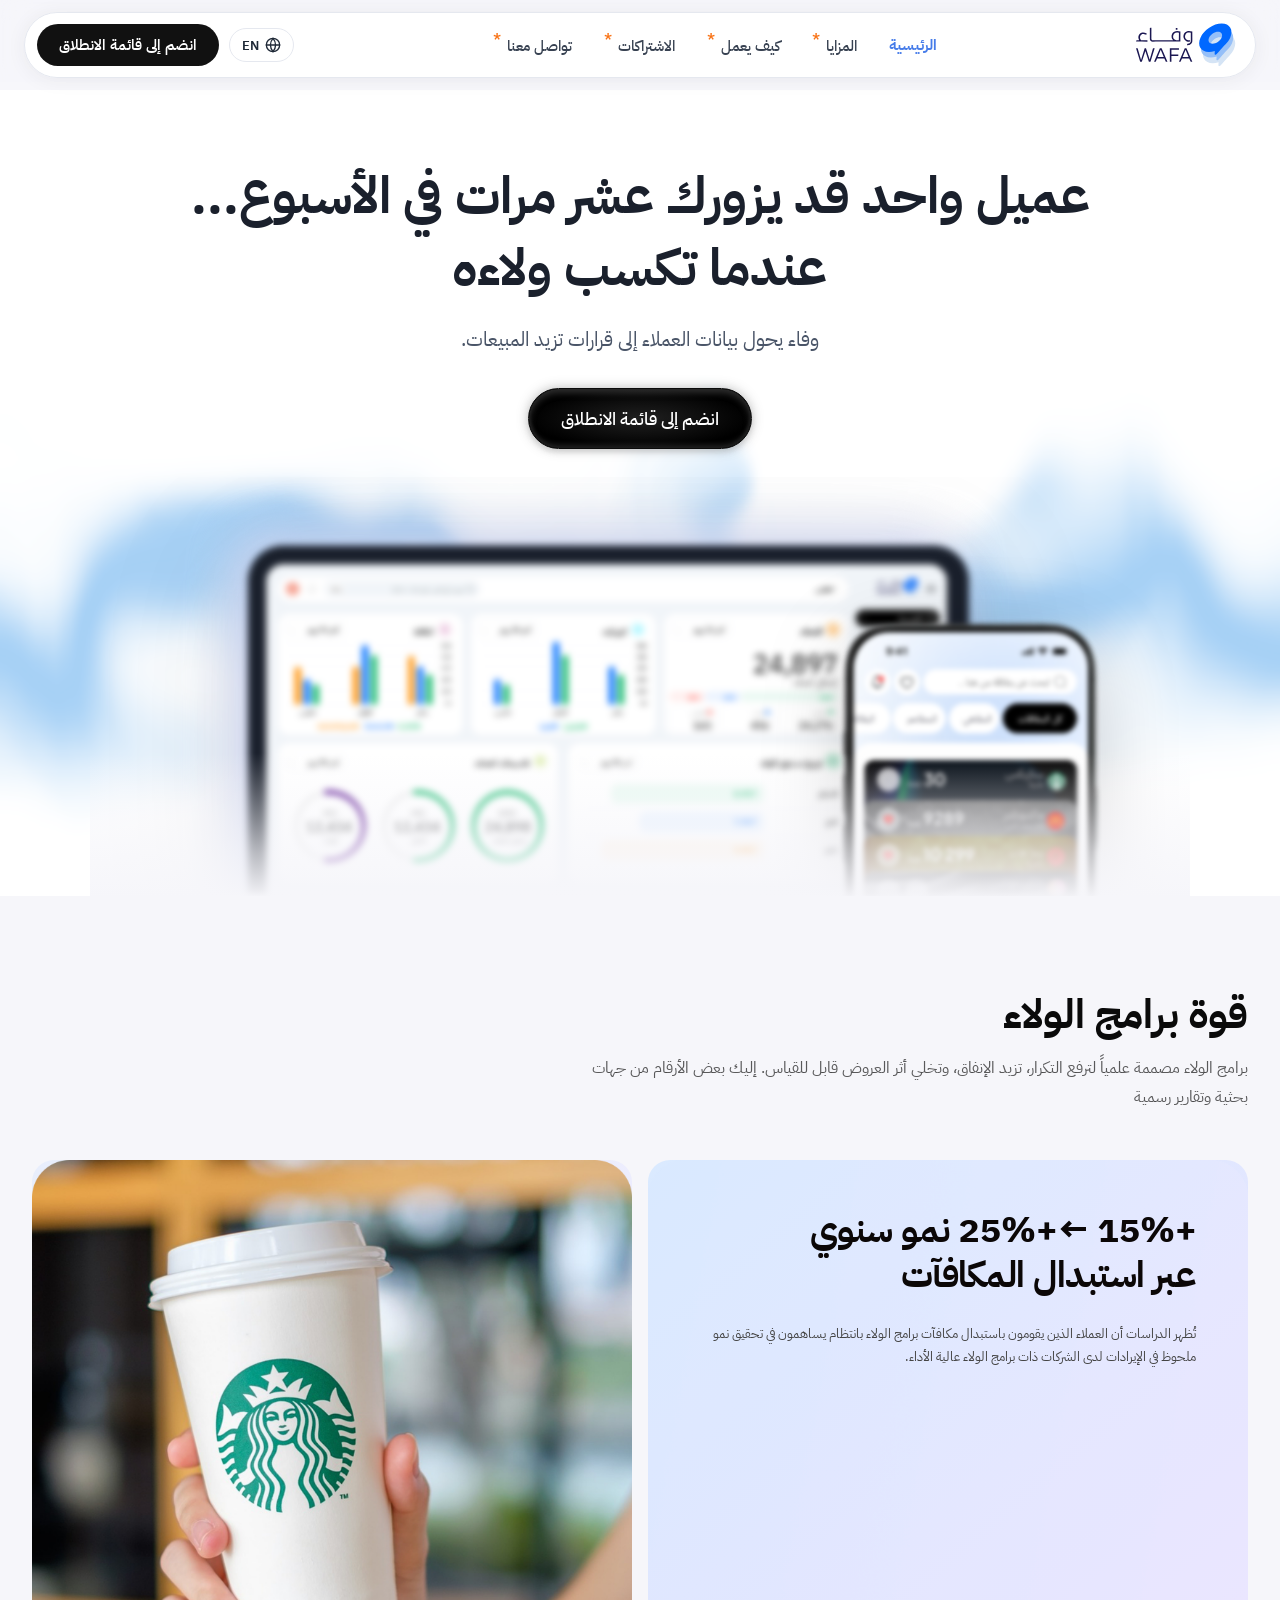
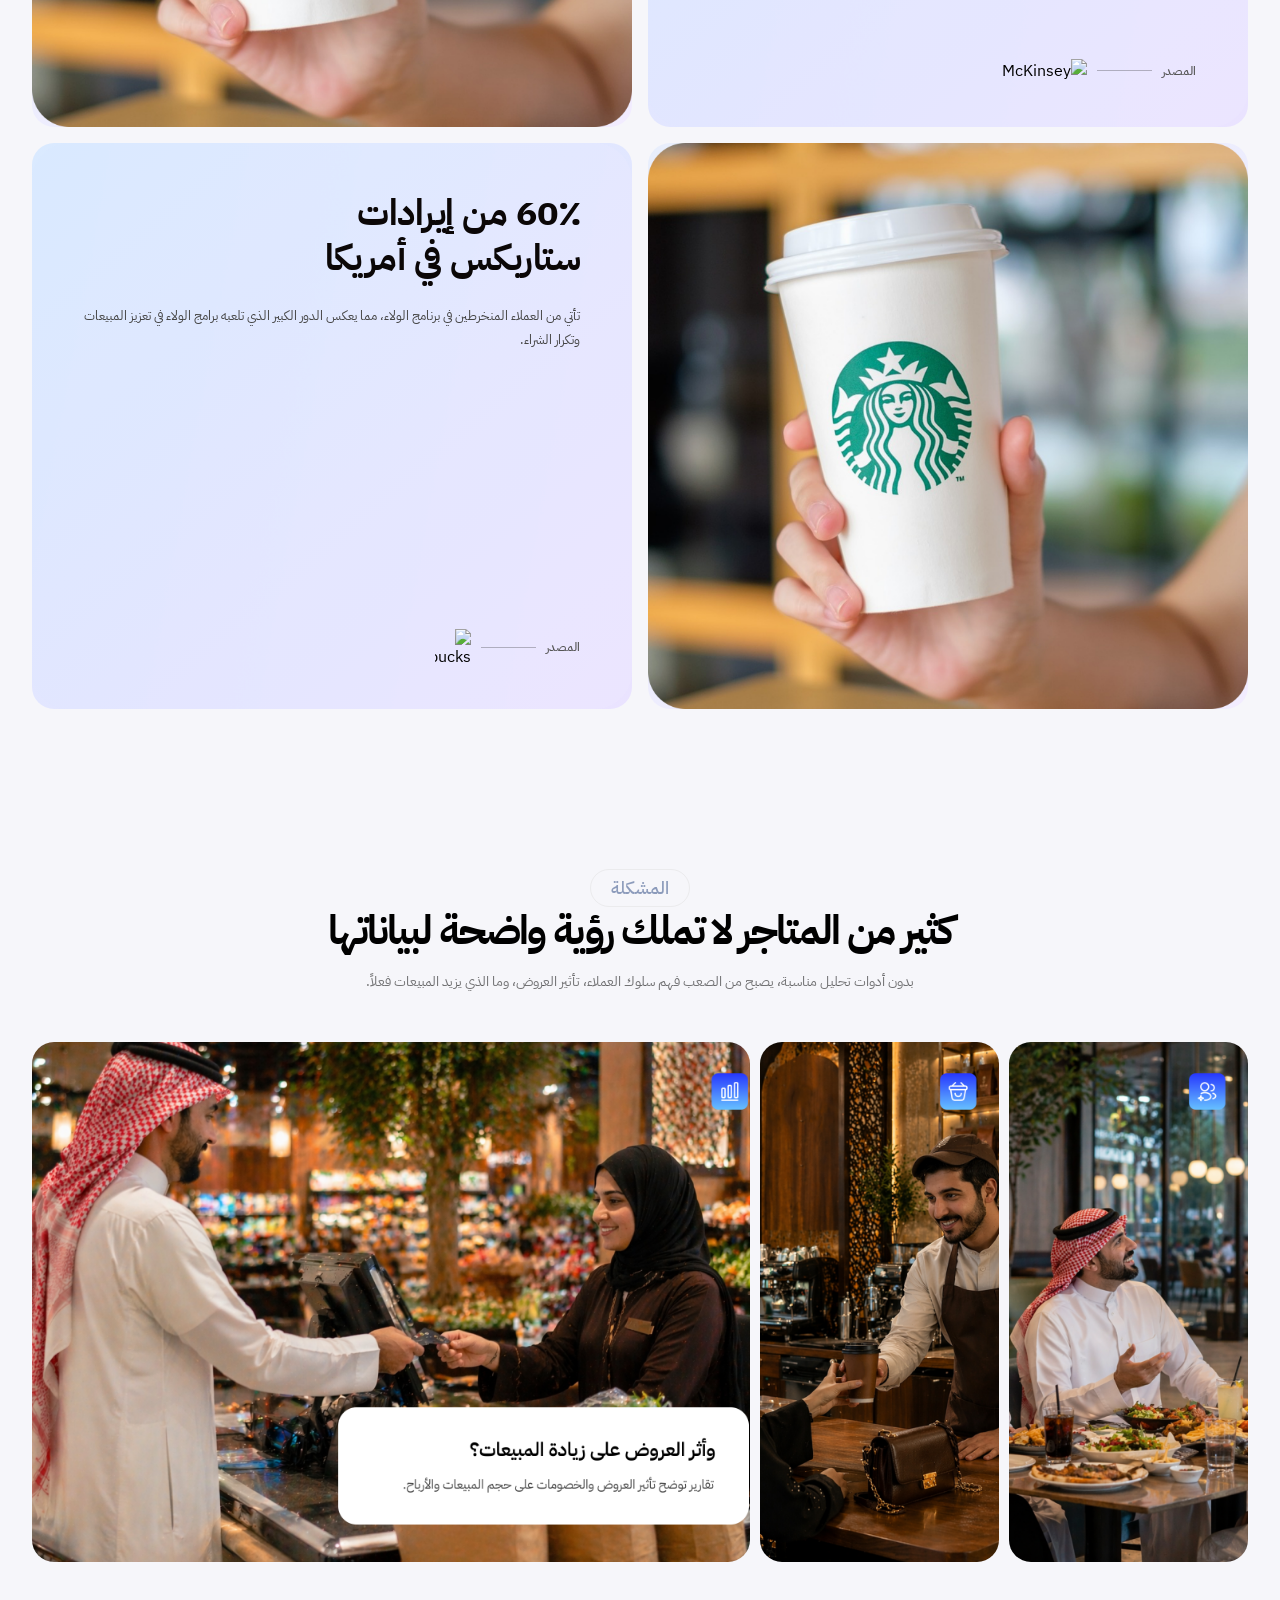
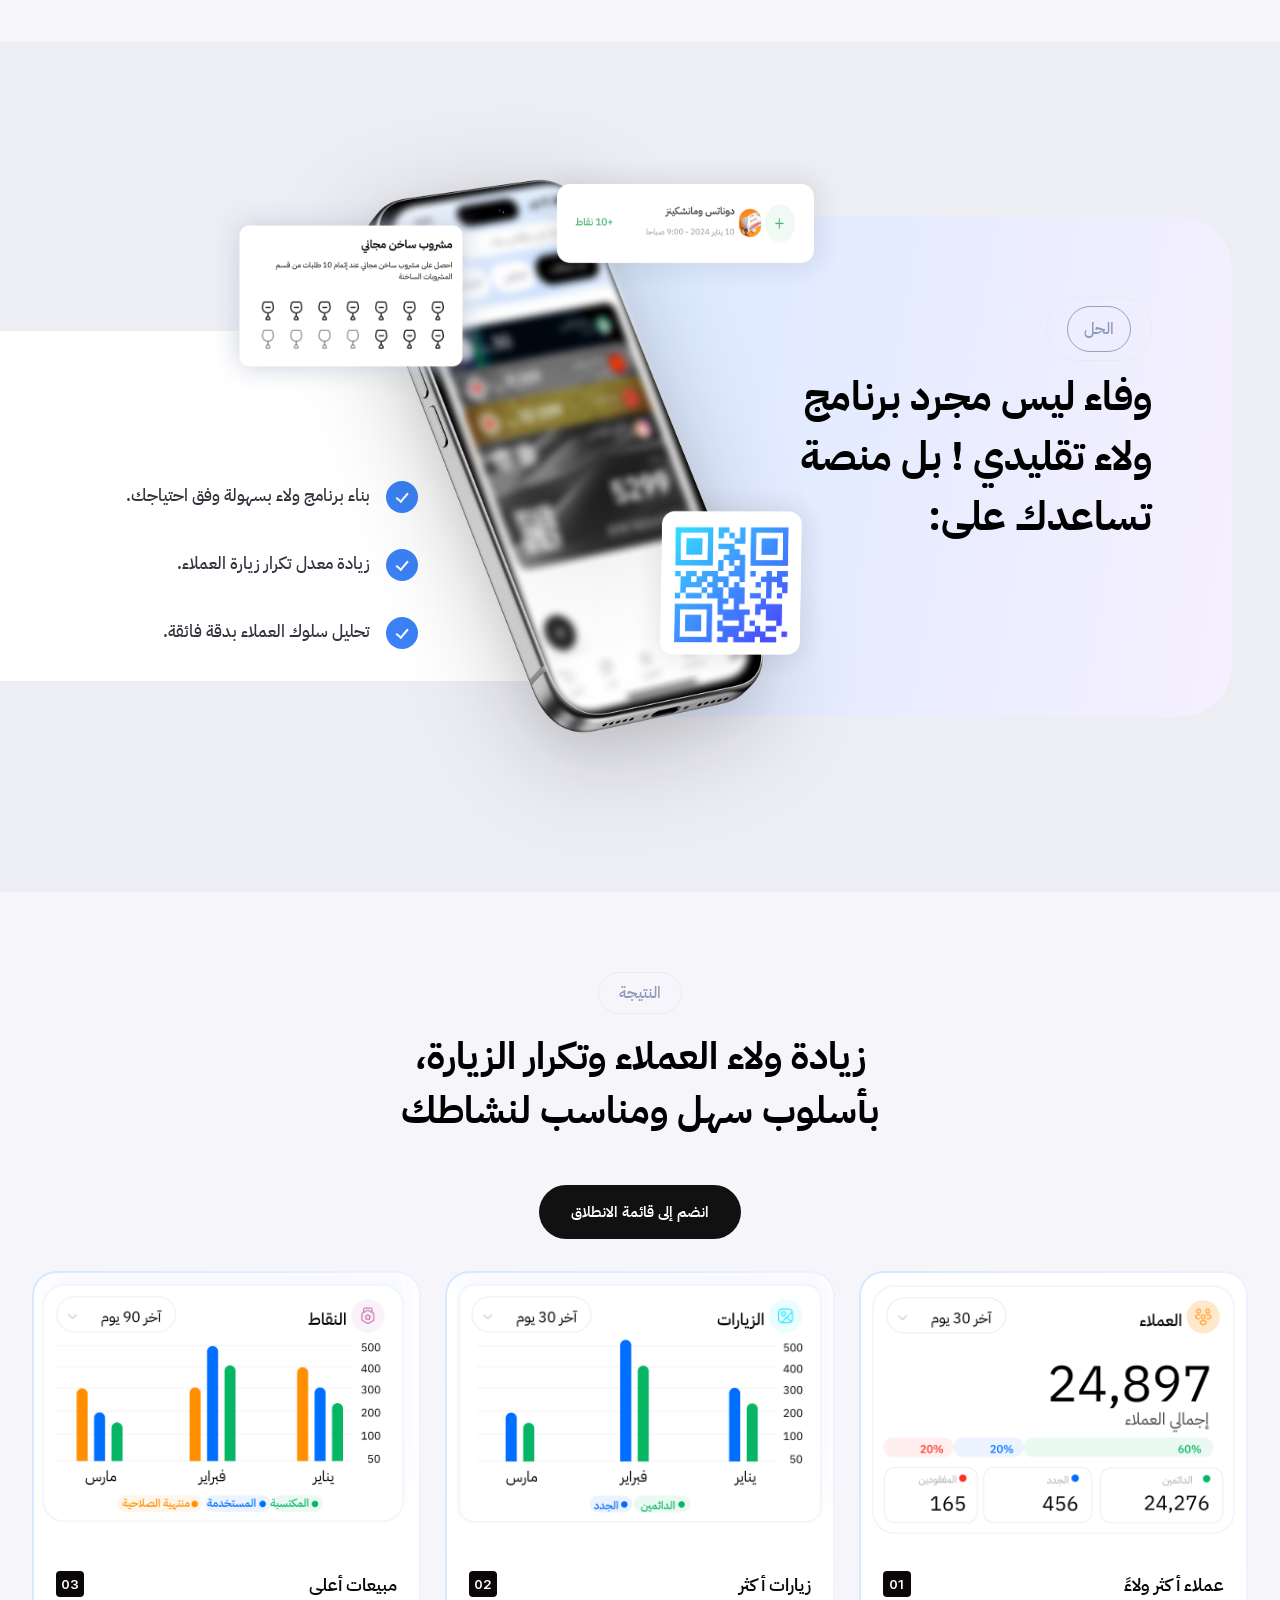
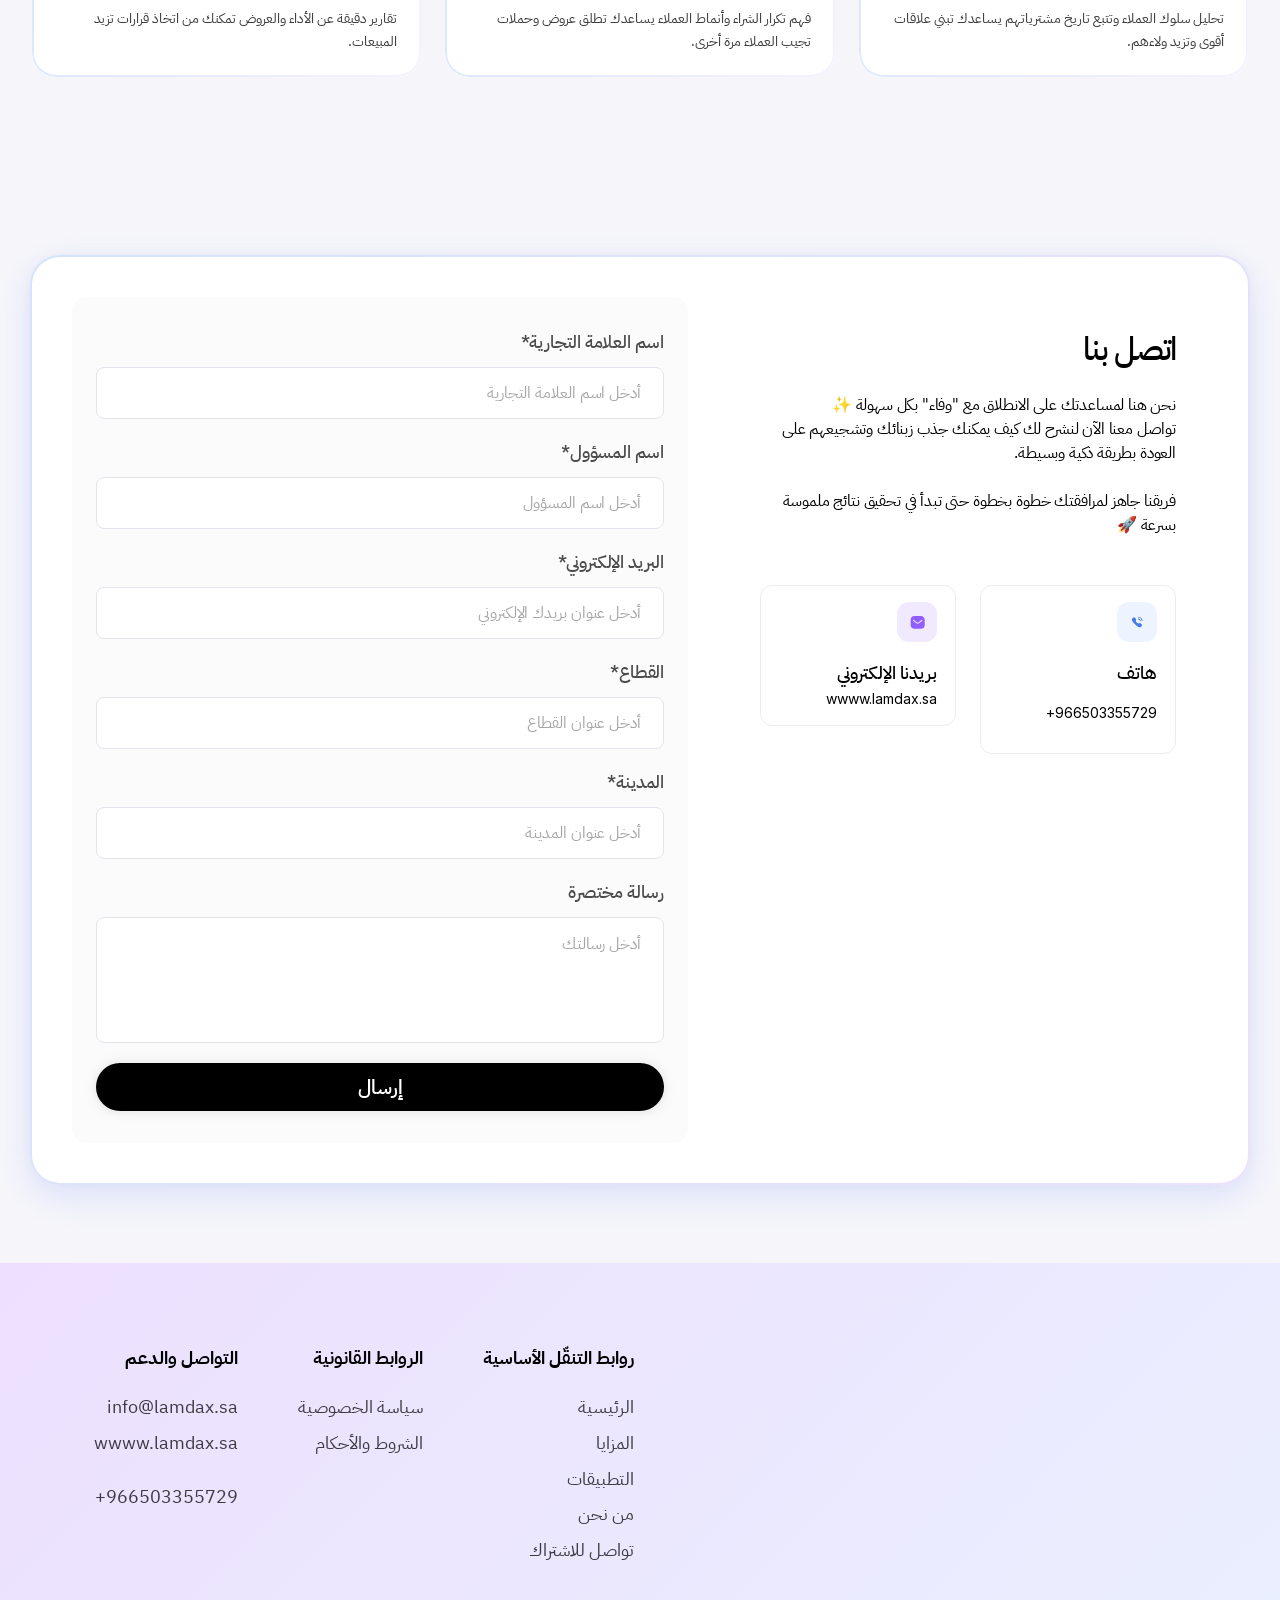
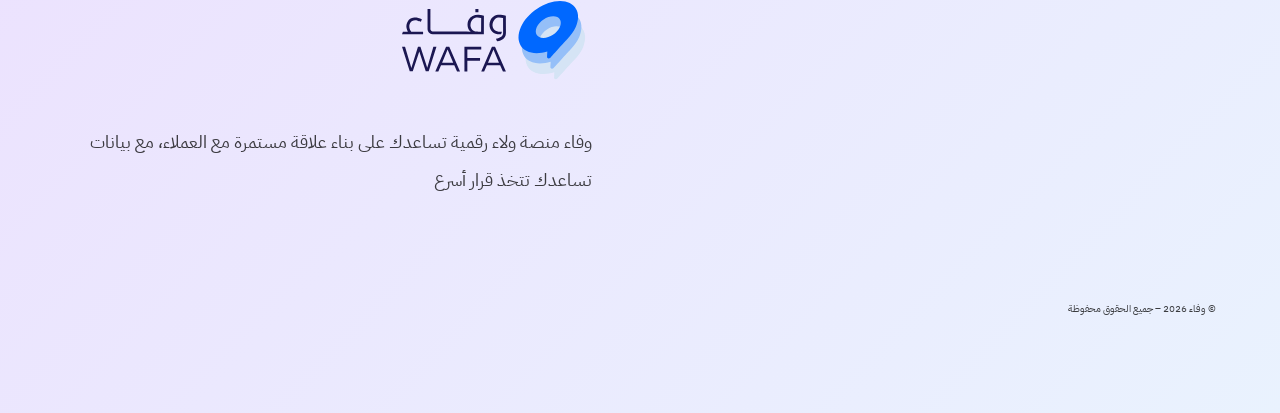
==== index.html @ 9fca1d84 "Merge branch 'bug/Wafa-landing-page-UI-Issues-4325'" ====
<!doctype html>
<html dir="rtl" lang="ar">
  <head>
    <meta content="width=device-width, initial-scale=1" name="viewport" />
    <meta charset="utf-8" />
    <title>وفاء – منصة الولاء الرقمية</title>
    <link href="favicon.svg" rel="icon" type="image/svg+xml" />
    <link href="css/global.css" rel="stylesheet" />
    <link href="css/styleguide.css" rel="stylesheet" />
    <link href="css/style.css" rel="stylesheet" />
    <script src="/load.js"></script>
    <script src="/static/anima.min.js" type="module"></script>
  </head>
  <body>
    <!-- ═══════════════════════════════ NAVBAR ═══════════════════════════════ -->
    <header class="site-header" id="top">
      <nav class="nav-container">
        <div class="nav-logo">
          <img alt="وفاء" class="nav-logo-img" src="imgs/Wafaa Full Logo.svg" />
        </div>
        <!-- Desktop Nav Links -->
        <ul class="nav-links" id="nav-links">
          <li>
            <a class="nav-link active" data-section="hero" href="#hero">
              الرئيسية
            </a>
          </li>
          <li>
            <a
              class="nav-link nav-link--marked"
              data-section="result"
              href="#result"
            >
              المزايا
            </a>
          </li>
          <li>
            <a
              class="nav-link nav-link--marked"
              data-section="solution"
              href="#solution"
            >
              كيف يعمل
            </a>
          </li>
          <li>
            <a
              class="nav-link nav-link--marked"
              data-section="stats"
              href="#stats"
            >
              الاشتراكات
            </a>
          </li>
          <li>
            <a
              class="nav-link nav-link--marked"
              data-section="contact"
              href="#contact"
            >
              تواصل معنا
            </a>
          </li>
        </ul>
        <!-- CTA + Hamburger -->
        <div class="nav-right">
          <a class="lang-switch" href="index-en.html" aria-label="English version">
            <svg class="lang-switch-icon" viewBox="0 0 24 24" aria-hidden="true">
              <circle cx="12" cy="12" r="10"></circle>
              <path d="M2 12h20"></path>
              <path d="M12 2a15 15 0 0 1 0 20"></path>
              <path d="M12 2a15 15 0 0 0 0 20"></path>
            </svg>
            <span>EN</span>
          </a>
          <a class="nav-cta" href="#contact"> انضم إلى قائمة الانطلاق </a>
          <button
            aria-expanded="false"
            aria-label="القائمة"
            class="hamburger"
            id="hamburger"
          >
            <span class="hamburger-bar"> </span>
            <span class="hamburger-bar"> </span>
            <span class="hamburger-bar"> </span>
          </button>
        </div>
      </nav>
      <!-- Mobile Drawer -->
      <div aria-hidden="true" class="mobile-menu" id="mobile-menu">
        <ul class="mobile-nav-links">
          <li>
            <a class="mobile-nav-link" data-section="hero" href="#hero">
              الرئيسية
            </a>
          </li>
          <li>
            <a class="mobile-nav-link" data-section="features" href="#features">
              المزايا
            </a>
          </li>
          <li>
            <a
              class="mobile-nav-link"
              data-section="how-it-works"
              href="#how-it-works"
            >
              كيف يعمل
            </a>
          </li>
          <li>
            <a
              class="mobile-nav-link"
              data-section="subscriptions"
              href="#subscriptions"
            >
              الاشتراكات
            </a>
          </li>
          <li>
            <a class="mobile-nav-link" data-section="contact" href="#contact">
              تواصل معنا
            </a>
          </li>
        </ul>
        <a class="mobile-cta" href="#contact"> انضم إلى قائمة الانطلاق </a>
      </div>
    </header>
    <!-- ═══════════════════════════════ HERO ═══════════════════════════════ -->
    <section class="section hero-section" id="hero">
      <div class="hero-text-content">
        <h1 class="hero-title">
          عميل واحد قد يزورك عشر مرات في الأسبوع... عندما تكسب ولاءه
        </h1>
        <p class="hero-subtitle">
          وفاء يحول بيانات العملاء إلى قرارات تزيد المبيعات.
        </p>
        <div class="hero-cta-area">
          <a class="hero-main-cta" href="#contact">
            <span class="close-button-text">انضم إلى قائمة الانطلاق</span>
          </a>
        </div>
      </div>
      <div class="hero-mockup">
        <img
          alt="لوحة تحكم وفاء"
          class="hero-tablet-img"
          src="imgs/Hero/Top-Tablet.png"
        />
        <img
          alt="تطبيق وفاء"
          class="hero-mobile-img"
          src="imgs/Hero/Top-mobile.png"
        />
      </div>
    </section>
    <!-- ═══════════════════════════════ STATS ═══════════════════════════════ -->
    <section class="section stats-section" id="stats">
      <div class="stats-header">
        <h2 class="stats-title">قوة برامج الولاء</h2>
        <p class="stats-subtitle">
          برامج الولاء مصممة علمياً لترفع التكرار، تزيد الإنفاق، وتخلي أثر
          العروض قابل للقياس. إليك بعض الأرقام من جهات بحثية وتقارير رسمية
        </p>
      </div>
      <div class="stats-grid">
        <!-- RTL grid: item 1 → top-RIGHT, item 2 → top-LEFT, item 3 → bottom-RIGHT, item 4 → bottom-LEFT -->

        <!-- Top-RIGHT: McKinsey stat card -->
        <div class="stat-card stat-card--text">
          <div
            class="stat-bg-texture"
            style="
              background-image: url(&quot;imgs/Stats/background-of-text-1.png&quot;);
            "
          ></div>
          <div class="stat-card-content">
            <h3 class="stat-headline">
              +15% ←+25% نمو سنوي<br />عبر استبدال المكافآت
            </h3>
            <p class="stat-desc">
              تُظهر الدراسات أن العملاء الذين يقومون باستبدال مكافآت برامج
              الولاء بانتظام يساهمون في تحقيق نمو ملحوظ في الإيرادات لدى الشركات
              ذات برامج الولاء عالية الأداء.
            </p>
            <div class="stat-source">
              <span class="stat-source-label">المصدر</span>
              <div class="stat-source-divider"></div>
              <img
                alt="McKinsey"
                class="stat-source-logo stat-source-logo--mckinsey"
                src="https://c.animaapp.com/mnw7ax8lttcgkf/img/mckinsey-script-mark-2019-1.svg"
              />
            </div>
          </div>
        </div>

        <!-- Top-LEFT: Barista image card -->
        <div class="stat-card stat-card--image">
          <img
            src="imgs/Stats/Stats-img-one.png"
            alt="برامج الولاء"
            class="stat-photo"
          />
        </div>

        <!-- Bottom-RIGHT: Starbucks cup image card -->
        <div class="stat-card stat-card--image">
          <img
            src="imgs/Stats/Stats-img-two.png"
            alt="ستاربكس"
            class="stat-photo"
          />
        </div>

        <!-- Bottom-LEFT: Starbucks stat card -->
        <div class="stat-card stat-card--text">
          <div
            class="stat-bg-texture"
            style="
              background-image: url(&quot;imgs/Stats/background-of-text-2.png&quot;);
            "
          ></div>
          <div class="stat-card-content">
            <h3 class="stat-headline">60٪ من إيرادات<br />ستاربكس في أمريكا</h3>
            <p class="stat-desc">
              تأتي من العملاء المنخرطين في برنامج الولاء، مما يعكس الدور الكبير
              الذي تلعبه برامج الولاء في تعزيز المبيعات وتكرار الشراء.
            </p>
            <div class="stat-source">
              <span class="stat-source-label">المصدر</span>
              <div class="stat-source-divider"></div>
              <img
                alt="Starbucks"
                class="stat-source-logo stat-source-logo--starbucks"
                src="https://c.animaapp.com/mnw7ax8lttcgkf/img/check-icon-container.png"
              />
            </div>
          </div>
        </div>
      </div>
    </section>
    <!-- ═══════════════════════════════ PROBLEM ═══════════════════════════════ -->
    <section class="section problem-section" id="problem">
      <div class="problem-header">
        <div class="section-label-pill">
          <div class="text-wrapper-3">المشكلة</div>
        </div>
        <h2 class="text-wrapper-6">
          كثير من المتاجر لا تملك رؤية واضحة لبياناتها
        </h2>
        <p class="text-wrapper-5">
          بدون أدوات تحليل مناسبة، يصبح من الصعب فهم سلوك العملاء، تأثير العروض،
          وما الذي يزيد المبيعات فعلاً.
        </p>
      </div>
      <div class="problem-accordion" id="problem-accordion">
        <div
          class="problem-panel"
          data-panel="1"
          data-shrinked="imgs/Problem/image-1-shrinked.png"
          data-expanded="imgs/Problem/image-1-expanded.png"
          style="
            background-image: url(&quot;imgs/Problem/image-1-shrinked.png&quot;);
          "
        ></div>
        <div
          class="problem-panel"
          data-panel="2"
          data-shrinked="imgs/Problem/image-2-shrinked.png"
          data-expanded="imgs/Problem/image-2-expanded.png"
          style="
            background-image: url(&quot;imgs/Problem/image-2-shrinked.png&quot;);
          "
        ></div>
        <div
          class="problem-panel active"
          data-panel="3"
          data-shrinked="imgs/Problem/image-3-shrinked.png"
          data-expanded="imgs/Problem/image-3-expanded.png"
          style="
            background-image: url(&quot;imgs/Problem/image-3-expanded.png&quot;);
          "
        ></div>
      </div>
    </section>
    <!-- ═══════════════════════════════ SOLUTION ═══════════════════════════════ -->
    <section class="solution-outer" id="solution">
      <div class="solution-inner">
        <!-- RIGHT in RTL: pill + title text (no card) -->
        <div class="solution-text-col">
          <div class="section-label-pill">
            <span class="solution-label-text">الحل</span>
          </div>
          <p class="solution-title">
            وفاء ليس مجرد برنامج ولاء تقليدي ! بل منصة تساعدك على:
          </p>
        </div>
        <!-- CENTER: phone + floating cards -->
        <div class="solution-visual">
          <div class="solution-phone-wrap">
            <img
              class="solution-phone-img"
              src="imgs/Solution/solution-mobile.png"
              alt="تطبيق وفاء"
            />
            <img
              class="sol-card sol-card-upper"
              src="imgs/Solution/solution-upper-card.png"
              alt=""
            />
            <img
              class="sol-card sol-card-middle"
              src="imgs/Solution/solution-middle-card.png"
              alt=""
            />
            <img
              class="sol-card sol-card-lower"
              src="imgs/Solution/solution-lower-card.png"
              alt=""
            />
          </div>
        </div>
        <!-- LEFT in RTL: bullet points (no card) -->
        <div class="solution-bullets-col">
          <ul class="solution-bullets">
            <li class="solution-bullet">
              <span class="solution-check"></span>
              <span>بناء برنامج ولاء بسهولة وفق احتياجك.</span>
            </li>
            <li class="solution-bullet">
              <span class="solution-check"></span>
              <span>زيادة معدل تكرار زيارة العملاء.</span>
            </li>
            <li class="solution-bullet">
              <span class="solution-check"></span>
              <span>تحليل سلوك العملاء بدقة فائقة.</span>
            </li>
          </ul>
        </div>
      </div>
    </section>
    <!-- ═══════════════════════════════ RESULT ═══════════════════════════════ -->
    <section class="section result-section" id="result">
      <div class="section-label-pill frame-35">
        <div class="text-wrapper-24">النتيجة</div>
      </div>
      <h2 class="text-wrapper-25">
        زيادة ولاء العملاء وتكرار الزيارة،<br />بأسلوب سهل ومناسب لنشاطك
      </h2>

      <a class="nav-cta" href="#contact"> انضم إلى قائمة الانطلاق </a>
      <div class="features-cards-row">
        <!-- Card 1 – عملاء -->
        <div class="features-card">
          <img
            class="features-card-img"
            src="imgs/Result/Features Card - 1.png"
            alt="عملاء"
          />
          <div class="card-title">
            <div class="number-title">
              <div class="analytics-reporting">عملاء أ كثر ولاءً</div>
              <div class="element-wrapper">
                <div class="element">01</div>
              </div>
            </div>
            <p class="these-tools">
              تحليل سلوك العملاء وتتبع تاريخ مشترياتهم يساعدك تبني علاقات أقوى
              وتزيد ولاءهم.
            </p>
          </div>
        </div>
        <!-- Card 2 – زيارات -->
        <div class="features-card-2">
          <img
            class="features-card-img"
            src="imgs/Result/Features Card - 2.png"
            alt="زيارات"
          />
          <div class="card-title-2">
            <div class="number-title">
              <div class="analytics-reporting-2">زيارات أ كثر</div>
              <div class="background-2">
                <div class="element-2">02</div>
              </div>
            </div>
            <p class="these-tools-2">
              فهم تكرار الشراء وأنماط العملاء يساعدك تطلق عروض وحملات تجيب
              العملاء مرة أخرى.
            </p>
          </div>
        </div>
        <!-- Card 3 – مبيعات -->
        <div class="features-card-3">
          <img
            class="features-card-img"
            src="imgs/Result/Features Card - 3.png"
            alt="نقاط"
          />
          <div class="card-title-3">
            <div class="number-title-2">
              <div class="analytics-reporting-3">مبيعات أعلى</div>
              <div class="background-3">
                <div class="element-3">03</div>
              </div>
            </div>
            <p class="these-tools-3">
              تقارير دقيقة عن الأداء والعروض تمكنك من اتخاذ قرارات تزيد
              المبيعات.
            </p>
          </div>
        </div>
      </div>
    </section>
    <!-- ═══════════════════════════════ CONTACT ═══════════════════════════════ -->
    <section class="section contact-section" id="contact">
      <div class="frame-9">
       
        <!-- /.frame-10 -->
        <div class="frame-22">
          <div class="frame-23">
            <div class="text-wrapper-12">اتصل بنا</div>
            <p class="text-wrapper-13">
              نحن هنا لمساعدتك على الانطلاق مع "وفاء" بكل سهولة ✨
              <br />
              تواصل معنا الآن لنشرح لك كيف يمكنك جذب زبنائك وتشجيعهم على العودة
              بطريقة ذكية وبسيطة.
              <br />
              <br />
              فريقنا جاهز لمرافقتك خطوة بخطوة حتى تبدأ في تحقيق نتائج ملموسة
              بسرعة 🚀
            </p>
          </div>
          <div class="frame-24">
            <div class="frame-25">
              <div class="iconly-bold-calling-wrapper">
                <img
                  alt=""
                  class="iconly-bold-calling"
                  src="imgs/Contact/phone.svg"
                />
              </div>
              <div class="frame-26">
                <div class="text-wrapper-14">هاتف</div>
                <p class="text-wrapper-15">966503355729+</p>
              </div>
            </div>
            <div class="frame-25">
              <div class="iconly-bold-message-wrapper">
                <img
                  alt=""
                  class="iconly-bold-message"
                  src="imgs/Contact/mail.svg"
                />
              </div>
              <div class="frame-26">
                <div class="text-wrapper-14">بريدنا الإلكتروني</div>
                <div class="text-wrapper-15">wwww.lamdax.sa</div>
              </div>
            </div>
            
          </div>
        </div>

         <div class="frame-10">
          <form class="frame-11" id="contact-form" novalidate="">
            <div class="frame-12">
              <div class="text-wrapper-7">اسم العلامة التجارية*</div>
              <div class="frame-13">
                <div class="frame-14">
                  <input
                    class="real-input"
                    id="brand"
                    maxlength="50"
                    minlength="2"
                    name="brand"
                    placeholder="أدخل اسم العلامة التجارية"
                    required=""
                    type="text"
                    fdprocessedid="id7p69"
                  />
                </div>
              </div>
              <span class="field-error" id="brand-error"> </span>
            </div>
            <div class="frame-15">
              <div class="text-wrapper-7">اسم المسؤول*</div>
              <div class="frame-13">
                <div class="frame-14">
                  <input
                    class="real-input"
                    id="manager"
                    maxlength="50"
                    minlength="2"
                    name="manager"
                    pattern="[^0-9]*"
                    placeholder="أدخل اسم المسؤول"
                    required=""
                    type="text"
                    fdprocessedid="ibtazm"
                  />
                </div>
              </div>
              <span class="field-error" id="manager-error"> </span>
            </div>
            <div class="frame-16">
              <div class="text-wrapper-7">البريد الإلكتروني*</div>
              <div class="frame-13">
                <div class="frame-14">
                  <input
                    class="real-input"
                    id="email"
                    name="email"
                    placeholder="أدخل عنوان بريدك الإلكتروني"
                    required=""
                    type="email"
                    fdprocessedid="7xv4o"
                  />
                </div>
              </div>
              <span class="field-error" id="email-error"> </span>
            </div>
            <div class="frame-17">
              <div class="text-wrapper-7">القطاع*</div>
              <div class="frame-13">
                <div class="frame-14">
                  <input
                    class="real-input"
                    id="sector"
                    maxlength="50"
                    name="sector"
                    placeholder="أدخل عنوان القطاع"
                    required=""
                    type="text"
                    fdprocessedid="1oitbm"
                  />
                </div>
              </div>
              <span class="field-error" id="sector-error"> </span>
            </div>
            <div class="frame-18">
              <div class="text-wrapper-7">المدينة*</div>
              <div class="frame-13">
                <div class="frame-14">
                  <input
                    class="real-input"
                    id="city"
                    maxlength="50"
                    name="city"
                    placeholder="أدخل عنوان المدينة"
                    required=""
                    type="text"
                    fdprocessedid="hptueq"
                  />
                </div>
              </div>
              <span class="field-error" id="city-error"> </span>
            </div>
            <div class="frame-19">
              <div class="text-wrapper-9">رسالة مختصرة</div>
              <div class="frame-20">
                <textarea
                  class="real-textarea"
                  id="message"
                  maxlength="500"
                  name="message"
                  placeholder="أدخل رسالتك"
                  rows="4"
                ></textarea>
              </div>
              <span class="field-error" id="message-error"> </span>
            </div>
            <!-- Success banner (hidden by default) -->
            <div class="form-success" id="form-success" style="display: none">
              ✅ تم إرسال طلبك بنجاح! سيتواصل معك فريقنا قريباً.
            </div>
            <button
              class="button"
              id="submit-btn"
              type="submit"
              fdprocessedid="fq4xki"
            >
              <div class="frame-21">
                <div class="text-wrapper-11" id="submit-label">إرسال</div>
              </div>
            </button>
          </form>
        </div>
        <!-- /.frame-22 -->
      </div>
      <!-- /.frame-9 -->
    </section>
    <!-- ═══════════════════════════════ FOOTER ═══════════════════════════════ -->
    <footer class="site-footer-section" id="footer">
      <div class="frame-27">
        <div class="frame-28">
          <div class="frame-29">
            <div class="frame-30">
              <div class="text-wrapper-16">التواصل والدعم</div>
              <div class="frame-31">
                <div class="frame-32">
                  <div class="text-wrapper-17">info@lamdax.sa</div>
                </div>
                <div class="text-wrapper-18">wwww.lamdax.sa</div>
                <div class="frame-32">
                  <p class="text-wrapper-17">+966503355729</p>
                </div>
              </div>
            </div>
            <div class="frame-30">
              <div class="text-wrapper-16">الروابط القانونية</div>
              <div class="frame-31">
                <a class="text-wrapper-19 footer-link" href="privacy.html">
                  سياسة الخصوصية
                </a>
                <a class="text-wrapper-20 footer-link" href="terms.html">
                  الشروط والأحكام
                </a>
              </div>
            </div>
            <div class="frame-30">
              <div class="text-wrapper-16">روابط التنقّل الأساسية</div>
              <div class="frame-31">
                <a class="text-wrapper-19 footer-link" href="#hero">
                  الرئيسية
                </a>
                <a class="text-wrapper-20 footer-link" href="#result">
                  المزايا
                </a>
                <a class="text-wrapper-20 footer-link" href="#problem">
                  التطبيقات
                </a>
                <a class="text-wrapper-21 footer-link" href="#stats">
                  من نحن
                </a>
                <a class="text-wrapper-21 footer-link" href="#contact">
                  تواصل للاشتراك
                </a>
              </div>
            </div>
          </div>
          <div class="frame-33">
            <img
              alt="وفاء"
              class="wafaa-full-logo"
              src="imgs/Wafaa Full Logo.svg"
            />
            <p class="text-wrapper-22">
              وفاء منصة ولاء رقمية تساعدك على بناء علاقة مستمرة مع العملاء، مع
              بيانات تساعدك تتخذ قرار أسرع
            </p>
          </div>
        </div>
        <div class="frame-34">
          <img
            alt=""
            class="line"
            src="https://c.animaapp.com/mnw7ax8lttcgkf/img/line-56.svg"
          />
          <p class="text-wrapper-23"> وفاء 2026 – جميع الحقوق محفوظة ©</p>
        </div>
      </div>
    </footer>
    <!-- Mobile menu overlay backdrop -->
    <div class="mobile-overlay" id="mobile-overlay"></div>
    <script src="js/main.js"></script>
  </body>
</html>
---- css/global.css ----
@import url("https://cdnjs.cloudflare.com/ajax/libs/meyer-reset/2.0/reset.min.css");

@font-face {
  font-family: "IBM Plex Sans Arabic";
  src: url("../fonts/IBM_Plex_Sans_Arabic/IBMPlexSansArabic-Regular.ttf")
    format("truetype");
  font-style: normal;
  font-weight: 400;
  font-display: swap;
}

@font-face {
  font-family: "IBM Plex Sans Arabic";
  src: url("../fonts/IBM_Plex_Sans_Arabic/IBMPlexSansArabic-Medium.ttf")
    format("truetype");
  font-style: normal;
  font-weight: 500;
  font-display: swap;
}

@font-face {
  font-family: "IBM Plex Sans Arabic";
  src: url("../fonts/IBM_Plex_Sans_Arabic/IBMPlexSansArabic-SemiBold.ttf")
    format("truetype");
  font-style: normal;
  font-weight: 600;
  font-display: swap;
}

@font-face {
  font-family: "IBM Plex Sans Arabic";
  src: url("../fonts/IBM_Plex_Sans_Arabic/IBMPlexSansArabic-Bold.ttf")
    format("truetype");
  font-style: normal;
  font-weight: 700;
  font-display: swap;
}

@font-face {
  font-family: "Inter";
  src: url("../fonts/Inter-4.1/web/Inter-Regular.woff2") format("woff2");
  font-style: normal;
  font-weight: 400;
  font-display: swap;
}

@font-face {
  font-family: "Inter";
  src: url("../fonts/Inter-4.1/web/Inter-Medium.woff2") format("woff2");
  font-style: normal;
  font-weight: 500;
  font-display: swap;
}

@font-face {
  font-family: "Inter";
  src: url("../fonts/Inter-4.1/web/Inter-SemiBold.woff2") format("woff2");
  font-style: normal;
  font-weight: 600;
  font-display: swap;
}

@font-face {
  font-family: "Inter";
  src: url("../fonts/Inter-4.1/web/Inter-Bold.woff2") format("woff2");
  font-style: normal;
  font-weight: 700;
  font-display: swap;
}

* {
  -webkit-font-smoothing: antialiased;
  box-sizing: border-box;
}
html,
body {
  margin: 0px;
  height: 100%;
}
/* a blue color as a generic focus style */
button:focus-visible {
  outline: 2px solid #4a90e2 !important;
  outline: -webkit-focus-ring-color auto 5px !important;
}
a {
  text-decoration: none;
}
---- css/styleguide.css ----
:root {
  --defaultgray-900: rgba(26, 32, 44, 1);
  --defaultgray-700: rgba(74, 85, 104, 1);
  --defaultgray-500: rgba(160, 174, 192, 1);
  --white: rgba(255, 255, 255, 1);
  --colortealish-blue: rgba(70, 124, 233, 1);
}
---- css/style.css ----
/* ═══════════════════════ RESET & BASE ═══════════════════════ */
*,
*::before,
*::after {
  box-sizing: border-box;
}
html {
  scroll-behavior: smooth;
}
body {
  margin: 0;
  padding-top: 80px;
  background: linear-gradient(
    0deg,
    rgba(246, 246, 250, 1) 0%,
    rgba(246, 246, 250, 1) 100%
  );
  font-family: "IBM Plex Sans Arabic", Helvetica, sans-serif;
  direction: rtl;
  overflow-x: hidden;
}
img {
  max-width: 100%;
  display: block;
}
a {
  text-decoration: none;
}
button {
  cursor: pointer;
}

/* ═══════════════════════ HEADER / NAV ═══════════════════════ */
.site-header {
  position: fixed;
  top: 0;
  left: 0;
  right: 0;
  z-index: 1000;
  background: rgba(246, 246, 250, 0.82);
  backdrop-filter: blur(14px);
  -webkit-backdrop-filter: blur(14px);
  padding: 12px 24px;
}

.nav-container {
  max-width: 1280px;
  margin: 0 auto;
  padding: 10px 16px 10px 12px;
  display: flex;
  align-items: center;
  justify-content: space-between;
  gap: 16px;
  background: rgba(255, 255, 255, 0.9);
  border: 1px solid #e5e8ef;
  border-radius: 60px;
  box-shadow: 0 2px 20px rgba(0, 0, 0, 0.06);
  transition:
    background 0.2s,
    box-shadow 0.2s;
}

.nav-container:hover,
.nav-container:focus-within,
.site-header:hover .nav-container {
  background: rgba(255, 255, 255, 1);
  box-shadow: 0 4px 24px rgba(0, 0, 0, 0.09);
}

.nav-logo {
  display: flex;
  align-items: center;
}
.nav-logo-img {
  height: 44px;
  width: auto;
}

.nav-links {
  display: flex;
  list-style: none;
  margin: 0;
  padding: 0;
  gap: 4px;
  align-items: center;
}

.nav-link {
  font-family: "IBM Plex Sans Arabic", Helvetica;
  font-weight: 500;
  font-size: 15px;
  color: #374151;
  padding: 8px 14px;
  border-radius: 40px;
  transition:
    color 0.2s,
    background 0.2s;
  white-space: nowrap;
}
.nav-link:hover {
  color: #1a202c;
  background: rgba(0, 0, 0, 0.05);
}
.nav-link.active {
  color: #467ce9;
  font-weight: 700;
}

/* Decorative asterisk marker – appears LEFT of text in RTL (after in DOM) */
.nav-link--marked::after {
  content: "*";
  color: #f97316;
  font-size: 16px;
  line-height: 1;
  margin-right: 2px;
  vertical-align: super;
}

.nav-right {
  display: flex;
  align-items: center;
  gap: 10px;
}

.lang-switch {
  display: inline-flex;
  align-items: center;
  gap: 6px;
  padding: 8px 12px;
  border-radius: 999px;
  border: 1px solid #e5e8ef;
  background: rgba(255, 255, 255, 0.9);
  color: #1f2937;
  font-family: "IBM Plex Sans Arabic", Helvetica, sans-serif;
  font-weight: 600;
  font-size: 13px;
  line-height: 1;
  transition:
    background 0.2s,
    transform 0.2s,
    box-shadow 0.2s;
}

.lang-switch:hover {
  background: rgba(255, 255, 255, 1);
  transform: translateY(-1px);
  box-shadow: 0 2px 10px rgba(0, 0, 0, 0.08);
}

.lang-switch-icon {
  width: 16px;
  height: 16px;
  fill: none;
  stroke: currentColor;
  stroke-width: 2;
  stroke-linecap: round;
  stroke-linejoin: round;
}

.nav-cta {
  display: inline-flex;
  align-items: center;
  padding: 10px 22px;
  border-radius: 40px;
  background: #111;
  color: #fff;
  font-family: "IBM Plex Sans Arabic", Helvetica;
  font-weight: 600;
  font-size: 15px;
  white-space: nowrap;
  transition:
    background 0.2s,
    opacity 0.2s;
}
.nav-cta:hover {
  background: #222;
  opacity: 0.9;
}

/* Hamburger */
.hamburger {
  display: none;
  flex-direction: column;
  justify-content: center;
  gap: 5px;
  width: 38px;
  height: 38px;
  padding: 6px;
  background: none;
  border: none;
  cursor: pointer;
}
.hamburger-bar {
  display: block;
  width: 100%;
  height: 2px;
  background: #1a202c;
  border-radius: 2px;
  transition:
    transform 0.3s,
    opacity 0.3s;
}
.hamburger.active .hamburger-bar:nth-child(1) {
  transform: translateY(7px) rotate(45deg);
}
.hamburger.active .hamburger-bar:nth-child(2) {
  opacity: 0;
}
.hamburger.active .hamburger-bar:nth-child(3) {
  transform: translateY(-7px) rotate(-45deg);
}

/* Mobile menu drawer */
.mobile-menu {
  display: none;
  flex-direction: column;
  gap: 4px;
  padding: 20px 32px 24px;
  background: #fff;
  border-bottom: 1px solid rgba(0, 0, 0, 0.08);
  max-height: 0;
  overflow: hidden;
  transition:
    max-height 0.35s ease,
    padding 0.35s ease;
}
.mobile-menu.open {
  max-height: 500px;
  padding-bottom: 28px;
}

.mobile-nav-links {
  list-style: none;
  margin: 0;
  padding: 0;
  display: flex;
  flex-direction: column;
  gap: 2px;
}
.mobile-nav-link {
  display: block;
  padding: 12px 16px;
  font-family: "IBM Plex Sans Arabic", Helvetica;
  font-weight: 500;
  font-size: 17px;
  color: #374151;
  border-radius: 10px;
  transition: background 0.2s;
}
.mobile-nav-link:hover {
  background: rgba(0, 0, 0, 0.05);
}

.mobile-cta {
  display: inline-flex;
  align-items: center;
  justify-content: center;
  margin-top: 12px;
  padding: 12px 24px;
  border-radius: 40px;
  background: #111;
  color: #fff;
  font-family: "IBM Plex Sans Arabic", Helvetica;
  font-weight: 600;
  font-size: 16px;
  text-align: center;
  transition: opacity 0.2s;
}
.mobile-cta:hover {
  opacity: 0.85;
}

/* Overlay */
.mobile-overlay {
  display: none;
  position: fixed;
  inset: 0;
  z-index: 900;
  background: rgba(0, 0, 0, 0.25);
}
.mobile-overlay.show {
  display: block;
}

/* ═══════════════════════ SECTIONS ═══════════════════════ */
.section {
  padding: 80px 32px;
  max-width: 1400px;
  margin: 0 auto;
  position: relative;
}

/* ═══════════════════════ HERO ═══════════════════════ */

.hero-section {
  max-width: 100%;
  margin: 0;
  padding: 80px 32px 0;
  text-align: center;
  overflow: visible;
  position: relative;
  background: url("../imgs/Hero/hero-mobile-tablet-bg.png")
    no-repeat center bottom / 100% auto;
}
.hero-section::before {
  display: none;
}
/* Remove extra top-padding on first section after hero */
.hero-section + .section {
  padding-top: 0;
}
.hero-text-content {
  max-width: 900px;
  margin: 0 auto;
  position: relative;
  z-index: 2;
  overflow: hidden;
}
.hero-title {
  font-family: "IBM Plex Sans Arabic", Helvetica;
  font-weight: 700;
  color: #1a202c;
  font-size: clamp(28px, 4vw, 56px);
  line-height: 1.4;
  margin: 0 0 20px;
  direction: rtl;
}
.hero-highlight {
  color: #467ce9;
}
.hero-subtitle {
  font-family: "IBM Plex Sans Arabic", Helvetica;
  font-weight: 400;
  color: #4a5568;
  font-size: clamp(16px, 1.6vw, 22px);
  line-height: 1.6;
  margin: 0 0 32px;
  direction: rtl;
}
.hero-cta-area {
  display: flex;
  justify-content: center;
  margin-bottom: 28px;
}
.hero-main-cta {
  display: inline-flex;
  align-items: center;
  justify-content: center;
  gap: 10px;
  padding: 16px 32px;
  border-radius: 33px;
  border: 1px solid #0c0c0c;
  box-shadow:
    inset 0px 4px 7.2px #76767666,
    0px 0px 11.9px #52525263,
    inset 0px -4px 4px #ffffff1a,
    0px 4px 4px #bebebe40;
  background: radial-gradient(
    50% 50% at 50% 50%,
    rgba(32, 32, 32, 1) 0%,
    rgba(0, 0, 0, 1) 100%
  );
  transition: opacity 0.2s;
}
.hero-main-cta:hover {
  opacity: 0.85;
}
.hero-main-cta .close-button-text {
  font-family: "IBM Plex Sans Arabic", Helvetica;
  font-weight: 500;
  color: #ffffff;
  font-size: 18px;
  white-space: nowrap;
  direction: rtl;
}

/* Mockup container */
.hero-mockup {
  position: relative;
  width: 100%;
  max-width: 1100px;
  margin: 0 auto;
  overflow: hidden;
  display: flex;
  flex-direction: row;
  direction: ltr; /* tablet LEFT, mobile RIGHT */
  align-items: flex-end;
  justify-content: center;
  z-index: 2;
  margin-bottom: -2px; /* kill any subpixel gap to next section */
}

/* Bottom fade — extends further to fully cover transition */
.hero-mockup::after {
  content: "";
  position: absolute;
  bottom: 0;
  left: 0;
  right: 0;
  height: 34%;
  background: linear-gradient(
    to bottom,
    rgba(246, 246, 250, 0) 0%,
    rgba(246, 246, 250, 0.72) 70%,
    rgba(246, 246, 250, 0.98) 100%
  );
  z-index: 10;
  pointer-events: none;
}

/* Tablet: LEFT side, blurred */
.hero-tablet-img {
  width: 76%;
  display: block;
  position: relative;
  z-index: 1;
  filter: blur(3.5px) drop-shadow(0 20px 60px rgba(0, 0, 0, 0.1));
  flex-shrink: 0;
}

/* Mobile: RIGHT side, in front, also blurred */
.hero-mobile-img {
  width: 24%;
  display: block;
  position: relative;
  z-index: 2;
  margin-left: -16%;
  margin-bottom: -1%;
  filter: blur(2.8px) drop-shadow(0 16px 40px rgba(0, 0, 0, 0.18));
  flex-shrink: 0;
}

/* ═══════════════════════ STATS ═══════════════════════ */
.stats-section {
  margin-top: 6rem;
}

.stats-header {
  text-align: right;
  max-width: 1300px;
  margin: 0 auto 48px;
}

.stats-title {
  font-family: "IBM Plex Sans Arabic", Helvetica;
  font-weight: 700;
  font-size: clamp(24px, 3.2vw, 48px);
  color: #0a0a0a;
  margin: 0 0 14px;
  direction: rtl;
  line-height: 1.2;
}

.stats-subtitle {
  font-family: "IBM Plex Sans Arabic", Helvetica;
  font-weight: 400;
  font-size: clamp(15px, 1.22vw, 20px);
  color: #0a0a0aaa;
  line-height: 1.9;
  direction: rtl;
  margin: 0;
  max-width: 690px;
}

.stats-grid {
  display: grid;
  grid-template-columns: 1fr 1fr;
  gap: 16px;
  max-width: 1300px;
  margin: 0 auto;
}

/* Base card */
.stat-card {
  border-radius: 22px;
  overflow: hidden;
  min-height: 400px;
  position: relative;
}

/* Image card */
.stat-card--image {
  background: linear-gradient(140deg, #e8eefc 0%, #f2ecff 100%);
}
.stat-photo {
  width: 100%;
  height: 100%;
  object-fit: cover;
  display: block;
}

/* Text/stat card */
.stat-card--text {
  background: linear-gradient(140deg, #daeaff 0%, #eae3ff 100%);
  display: flex;
  flex-direction: column;
}

/* Background texture */
.stat-bg-texture {
  position: absolute;
  inset: 0;
  background-size: cover;
  background-position: center;
  background-repeat: no-repeat;
  opacity: 0.18;
  pointer-events: none;
}

.stat-card-content {
  position: relative;
  z-index: 1;
  padding: 48px 52px 44px;
  display: flex;
  flex-direction: column;
  justify-content: space-between;
  height: 100%;
  direction: rtl;
  box-sizing: border-box;
}

.stat-headline {
  font-family: "IBM Plex Sans Arabic", Helvetica;
  font-weight: 700;
  font-size: clamp(26px, 2.8vw, 50px);
  color: #0b0707;
  line-height: 1.25;
  margin: 0 0 24px;
  direction: rtl;
  letter-spacing: -0.5px;
}

.stat-desc {
  font-family: "IBM Plex Sans Arabic", Helvetica;
  font-weight: 400;
  font-size: clamp(13px, 0.95vw, 16px);
  color: #444;
  line-height: 1.8;
  direction: rtl;
  margin: 0;
  flex: 1;
}

.stat-source {
  display: flex;
  align-items: center;
  gap: 10px;
  direction: rtl;
  justify-content: flex-start;
  margin-top: 36px;
  flex-wrap: wrap;
}

.stat-source-label {
  font-family: "IBM Plex Sans Arabic", Helvetica;
  font-weight: 500;
  font-size: 12px;
  color: #555;
  white-space: nowrap;
}

.stat-source-divider {
  width: 55px;
  height: 1px;
  background-color: rgba(0, 0, 0, 0.25);
  flex-shrink: 0;
}

.stat-source-logo--mckinsey {
  width: 100px;
  height: auto;
}

.stat-source-logo--starbucks {
  width: 36px;
  height: 36px;
  object-fit: contain;
}

/* ═══════════════════════ PROBLEM ═══════════════════════ */
.problem-section {
  position: relative;
}

.problem-header {
  text-align: center;
  margin-bottom: 48px;
}

.section-label-pill {
  display: inline-flex;
  align-items: center;
  justify-content: center;
  gap: 10px;
  padding: 8px 20px;
  border-radius: 54px;
  border: 1px solid #ebebed;
}
.text-wrapper-3 {
  font-family: "IBM Plex Sans Arabic", Helvetica;
  font-weight: 500;
  color: #8c9bbb;
  font-size: 18px;
  line-height: 20px;
  white-space: nowrap;
  direction: rtl;
}
.text-wrapper-6 {
  font-family: "IBM Plex Sans Arabic", Helvetica;
  font-weight: 700;
  color: #000000;
  font-size: clamp(28px, 3.2vw, 52px);
  letter-spacing: -2px;
  margin: 0 0 16px 0;
  direction: rtl;
  line-height: 1.15;
}
.text-wrapper-5 {
  font-family: "IBM Plex Sans Arabic", Helvetica;
  font-weight: 400;
  color: #00000088;
  font-size: clamp(14px, 1.1vw, 20px);
  line-height: 1.7;
  direction: rtl;
  margin: 0 auto;
  max-width: 640px;
}

/* Problem accordion */
.problem-accordion {
  display: flex;
  gap: 10px;
  width: 100%;
  align-items: stretch;
  min-height: 520px;
}

.problem-panel {
  position: relative;
  border-radius: 22px;
  overflow: hidden;
  cursor: pointer;
  flex: 2;
  align-self: stretch;
  background-size: cover;
  background-position: center;
  background-repeat: no-repeat;
  transition: flex 0.6s cubic-bezier(0.4, 0, 0.2, 1);
}

.problem-panel.active {
  flex: 6;
}

/* Panel image is now background-image — no img tag needed */

.panel-badge {
  display: flex;
  position: absolute;
  top: 16px;
  right: 16px;
  width: 36px;
  height: 36px;
  background: transparent;
  border-radius: 10px;
  display: flex;
  align-items: center;
  justify-content: center;
  z-index: 2;
  flex-shrink: 0;
  filter: drop-shadow(0 2px 8px rgba(0, 0, 0, 0.25));
  transition: opacity 0.3s ease;
}
.problem-panel.active .panel-badge {
  opacity: 0;
  pointer-events: none;
}
.panel-badge img {
  width: 36px;
  height: 36px;
  object-fit: contain;
  display: block;
}

/* ═══════════════════════ SOLUTION ═══════════════════════ */
.solution-outer {
  width: 100%;
  background: #edeef4;
  padding: 40px 0;
  overflow: hidden;
}

.solution-inner {
  max-width: 1400px;
  margin: 0 auto;
  padding: 0 48px;
  display: grid;
  grid-template-columns: 280px 1fr 340px;
  align-items: center;
  min-height: 540px;
  position: relative;
  direction: rtl;
}

/* Lavender decorative rect behind right 2 columns */
.solution-inner::before {
  content: "";
  position: absolute;
  top: -20px;
  bottom: -20px;
  right: 0;
  width: 72%;
  border-radius: 36px;
  z-index: 0;
  pointer-events: none;
}

/* ---- Col 1 (RTL right): pill + title ---- */
.solution-text-col {
  display: flex;
  flex-direction: column;
  align-items: flex-start;
  gap: 6px;
  position: relative;
  z-index: 1;
  padding: 5rem;
  width: 700px;
  height: 500px;
  border-radius: 52px;
  background: linear-gradient(100deg, #d7e8ff 1.68%, #f6f0ff 100%), #d9d9d9;
}

.solution-label-text {
  font-family: "IBM Plex Sans Arabic", Helvetica;
  font-weight: 500;
  color: #8c9bbb;
  font-size: 16px;
  border-radius: 54px;
  border: 1px solid #9e9ebd;
  padding: 10px 16px;
}

.solution-title {
  font-family: "IBM Plex Sans Arabic", Helvetica;
  font-weight: 700;
  color: #000;
  font-size: 40px;
  font-style: normal;
  line-height: normal;
  text-align: right;
  margin: 0;
  width: 400px;
}

/* ---- Col 2 (center): phone + cards ---- */
.solution-visual {
  display: flex;
  align-items: center;
  justify-content: center;
  position: relative;
  z-index: 3;
  padding: 40px 0;
}

.solution-phone-wrap {
  position: relative;
  width: 650px;
  left: -10%;
}

.solution-phone-img {
  width: 100%;
  display: block;
  filter: drop-shadow(0 24px 48px rgba(0, 0, 0, 0.2));
  position: relative;
  z-index: 2;
}

.sol-card {
  position: absolute;
  display: block;
}

/* Notification card: top-left of phone (in RTL visual = right side) */
.sol-card-upper {
  width: 50%;
  top: 4%;
  left: 44%;
  z-index: 3;
}

/* Stamp card: mid-right of phone (in RTL visual = left side) */
.sol-card-middle {
  width: 45%;
  top: 10%;
  right: 60%;
  z-index: 3;
}

/* QR card: bottom-center, overlapping right */
.sol-card-lower {
  width: 32%;
  bottom: 18%;
  left: 60%;
  z-index: 4;
}

/* ---- Col 3 (RTL left): bullet points ---- */
.solution-bullets-col {
  display: flex;
  justify-content: end;
  align-items: end;
  position: relative;
  z-index: 1;
  padding: 2rem;
  background-color: white;
  border-radius: 29px;
  width: 600px;
  height: 350px;
  left: 75%;
  top: 5%;
}

.solution-bullets {
  list-style: none;
  margin: 0;
  padding: 0;
  display: flex;
  flex-direction: column;
  gap: 36px;
  width: 80%;
}

.solution-bullet {
  display: flex;
  align-items: center;
  gap: 16px;
}

.solution-check {
  width: 32px;
  height: 32px;
  border-radius: 50%;
  background: #3b82f6;
  display: inline-flex;
  align-items: center;
  justify-content: center;
  flex-shrink: 0;
}

.solution-check::after {
  content: "";
  width: 7px;
  height: 12px;
  border-right: 2.5px solid #fff;
  border-bottom: 2.5px solid #fff;
  transform: rotate(40deg) translateY(-1px);
  display: block;
}

.solution-bullet span:last-child {
  font-family: "IBM Plex Sans Arabic", Helvetica;
  font-weight: 500;
  font-size: clamp(16px, 1.3vw, 22px);
  color: #31343c;
  line-height: 1.6;
}

/* ═══════════════════════ RESULT ═══════════════════════ */
.result-section {
  text-align: center;
}

.text-wrapper-24 {
  font-family: "IBM Plex Sans Arabic", Helvetica;
  font-weight: 500;
  color: #8c9bbb;
  font-size: 16px;
  white-space: nowrap;
  direction: rtl;
}
.text-wrapper-25 {
  font-family: "IBM Plex Sans Arabic", Helvetica;
  font-weight: 700;
  color: #000000;
  font-size: clamp(24px, 3vw, 48px);
  text-align: center;
  direction: rtl;
  margin: 16px auto 16px;
  max-width: 620px;
  line-height: 1.4;
  text-wrap: balance;
}

.result-section .nav-cta {
  margin: 2rem 0rem;
  padding: 1rem 2rem;
}

.features-cards-row {
  display: grid;
  grid-template-columns: repeat(3, 1fr);
  gap: 24px;
  max-width: 1280px;
  margin: 0 auto 40px;
}

/* ═══════════════════════ FEATURES CARDS ═══════════════════════ */
.features-card,
.features-card-2,
.features-card-3 {
  position: relative;
  width: 100%;
  background-color: #ffffff;
  border-radius: 24px;
  overflow: hidden;
  border: none;
  display: flex;
  flex-direction: column;
}
.features-card::before,
.features-card-2::before,
.features-card-3::before {
  content: "";
  position: absolute;
  inset: 0;
  padding: 2px;
  border-radius: 24px;
  background: linear-gradient(
    100deg,
    rgba(215, 232, 255, 1) 0%,
    rgba(246, 240, 255, 1) 100%
  );
  -webkit-mask:
    linear-gradient(#fff 0 0) content-box,
    linear-gradient(#fff 0 0);
  mask:
    linear-gradient(#fff 0 0) content-box,
    linear-gradient(#fff 0 0);
  -webkit-mask-composite: xor;
  mask-composite: exclude;
  z-index: 1;
  pointer-events: none;
}
.features-card-img {
  width: 100%;
  height: 280px;
  object-fit: cover;
  object-position: top;
  display: block;
  flex-shrink: 0;
}

/* Card title areas – rewritten as static flow */
.card-title,
.card-title-2,
.card-title-3 {
  position: static;
  width: 100%;
  padding: 20px 24px 24px;
  display: flex;
  flex-direction: column;
  gap: 10px;
  box-sizing: border-box;
}
.number-title,
.number-title-2 {
  display: flex;
  align-items: center;
  justify-content: space-between;
  direction: rtl;
  gap: 8px;
  margin: 0;
  max-height: unset;
  flex: unset;
}
.analytics-reporting,
.analytics-reporting-2,
.analytics-reporting-3 {
  width: auto;
  height: auto;
  margin: 0;
  font-family: "IBM Plex Sans Arabic", Helvetica;
  font-weight: 600;
  color: #0b0707;
  font-size: 18px;
  line-height: 1.4;
  white-space: nowrap;
  direction: rtl;
  display: block;
}
.element-wrapper,
.background-2,
.background-3 {
  height: 26px;
  width: 28px;
  background-color: #0b0707;
  border-radius: 4px;
  display: flex;
  align-items: center;
  justify-content: center;
  overflow: hidden;
  flex-shrink: 0;
}
.element,
.element-2,
.element-3 {
  font-family: "Inter", Helvetica;
  font-weight: 600;
  color: #ffffff;
  font-size: 13px;
}
.these-tools,
.these-tools-2,
.these-tools-3 {
  width: 100%;
  height: auto;
  margin: 0;
  font-family: "IBM Plex Sans Arabic", Helvetica;
  font-weight: 400;
  color: #3b3b3b;
  font-size: 14px;
  line-height: 1.65;
  direction: rtl;
  text-align: right;
  display: block;
}
/* ── (legacy Anima positioning rules removed) ── */

/* Card 2 */
.features-card-2 {
  background:
    linear-gradient(
      0deg,
      rgba(255, 255, 255, 0.2) 0%,
      rgba(255, 255, 255, 0.2) 100%
    ),
    linear-gradient(
      0deg,
      rgba(255, 255, 255, 1) 0%,
      rgba(255, 255, 255, 1) 100%
    );
}

/* Stamp pack */
.stamp-pack {
  display: inline-flex;
  flex-direction: column;
  align-items: flex-end;
  gap: 20px;
  padding: 16px;
  background-color: #ffffff;
  border-radius: 11.35px;
  box-shadow: 0px 0px 33.27px 5.67px #c7ccdc;
  max-width: 260px;
  margin: 40px auto 0;
}
.detailed-item-name {
  font-family: "IBM Plex Sans Arabic", Helvetica;
  font-weight: 600;
  color: #000000;
  font-size: 12.8px;
  direction: rtl;
}
.detailed-item-name-2 {
  font-family: "IBM Plex Sans Arabic", Helvetica;
  font-weight: 400;
  color: #000000;
  font-size: 8.5px;
  direction: rtl;
}
.frame-37 {
  width: 100%;
  max-width: 225px;
}
.group-3 {
  display: block;
  max-width: 600px;
  width: 80%;
  margin: 40px auto 0;
  object-fit: contain;
}

/* ═══════════════════════ CONTACT FORM ═══════════════════════ */
.contact-section {
  padding-top: 60px;
  padding-bottom: 80px;
}

.frame-9 {
  display: flex;
  position: relative;
  align-items: flex-start;
  direction: rtl;
  gap: 40px;
  padding: 40px;
  background-color: #ffffff;
  border-radius: 28px;
  box-shadow: 0px 0px 16px #0000000a;
  flex-wrap: wrap;
}
.frame-9::before {
  content: "";
  position: absolute;
  inset: -2px;
  border-radius: 30px;
  background: linear-gradient(120deg, #d8e8ff 0%, #efe5ff 100%);
  z-index: -1;
  box-shadow: 0 12px 36px rgba(102, 133, 255, 0.18);
}
.frame-10 {
  display: flex;
  flex-direction: column;
  align-items: flex-end;
  gap: 30px;
  padding: 32px 24px;
  flex: 1;
  min-width: 280px;
  background-color: #fafafabd;
  border-radius: 14px;
}
.frame-11 {
  display: grid;
  grid-template-columns: 1fr;
  gap: 20px;
  width: 100%;
}
.frame-12,
.frame-15,
.frame-16,
.frame-17,
.frame-18,
.frame-19 {
  width: 100%;
  display: flex;
  flex-direction: column;
  /* align-items: flex-end; */
  justify-content: center;
  gap: 12px;
}
.text-wrapper-7 {
  font-family: "IBM Plex Sans Arabic", Helvetica;
  font-weight: 500;
  color: #4b4b4b;
  font-size: 18px;
  letter-spacing: -0.18px;
  line-height: 26px;
  white-space: nowrap;
  direction: rtl;
}
.frame-13 {
  display: flex;
  align-items: center;
  justify-content: flex-end;
  gap: 10px;
  padding: 12px 20px;
  align-self: stretch;
  width: 100%;
  border-radius: 8px;
  border: 1px solid;
  border-color: #e1e4ea;
  background: #fff;
  transition: border-color 0.2s;
}
.frame-13:focus-within {
  border-color: #6b6bff;
}
.frame-14 {
  display: inline-flex;
  align-items: center;
  justify-content: center;
  gap: 10px;
  width: 100%;
}

.real-input,
.real-textarea {
  width: 100%;
  border: none;
  outline: none;
  background: transparent;
  font-family: "IBM Plex Sans Arabic", Helvetica;
  font-weight: 400;
  color: #1a1a1a;
  font-size: 16px;
  letter-spacing: -0.08px;
  line-height: 24px;
  direction: rtl;
  text-align: right;
  resize: none;
}
.real-input::placeholder,
.real-textarea::placeholder {
  color: #a6a6a6;
}
.real-input.input-error ~ .frame-13,
.frame-13:has(.real-input.input-error) {
  border-color: #e53e3e;
}
.field-error {
  display: none;
  color: #e53e3e;
  font-family: "IBM Plex Sans Arabic", Helvetica;
  font-size: 13px;
  direction: rtl;
  align-self: flex-end;
}
.text-wrapper-9 {
  font-family: "IBM Plex Sans Arabic", Helvetica;
  font-weight: 500;
  color: #4b4b4b;
  font-size: 18px;
  letter-spacing: -0.18px;
  line-height: 26px;
  direction: rtl;
  /* align-self: flex-end; */
}
.frame-20 {
  display: flex;
  align-items: flex-start;
  justify-content: flex-end;
  gap: 10px;
  padding: 12px 20px;
  align-self: stretch;
  width: 100%;
  border-radius: 8px;
  border: 1px solid;
  border-color: #e1e4ea;
  background: #fff;
  transition: border-color 0.2s;
  min-height: 120px;
}
.frame-20:focus-within {
  border-color: #6b6bff;
}
.text-wrapper-10 {
  font-family: "IBM Plex Sans Arabic", Helvetica;
  font-weight: 400;
  color: #4b4b4b;
  font-size: 16px;
  letter-spacing: -0.08px;
  line-height: 24px;
  direction: rtl;
}
.button {
  all: unset;
  box-sizing: border-box;
  display: flex;
  align-items: center;
  justify-content: center;
  gap: 10px;
  padding: 12px 24px;
  align-self: stretch;
  width: 100%;
  background-color: #000000;
  border-radius: 31px;
  box-shadow:
    0px 0px 11.9px #c0c0c063,
    0px 4px 4px #f0f0f040;
  cursor: pointer;
  transition: opacity 0.2s;
}
.button:hover:not(:disabled) {
  opacity: 0.85;
}
.button:disabled {
  opacity: 0.6;
  cursor: not-allowed;
}
.frame-21 {
  display: inline-flex;
  align-items: center;
  gap: 10px;
}
.text-wrapper-11 {
  font-family: "IBM Plex Sans Arabic", Helvetica;
  font-weight: 600;
  color: var(--white);
  font-size: 20px;
  text-align: center;
  letter-spacing: 0;
  line-height: 24px;
  white-space: nowrap;
  direction: rtl;
}
.form-success {
  width: 100%;
  padding: 14px 20px;
  background: #ebf9f3;
  border-radius: 10px;
  color: #1a7a50;
  font-family: "IBM Plex Sans Arabic", Helvetica;
  font-weight: 500;
  font-size: 15px;
  direction: rtl;
  text-align: center;
}

/* Contact info panel */
.frame-22 {
  display: flex;
  flex-direction: column;
  width: min(480px, 100%);
  align-items: flex-end;
  gap: 32px;
  background-color: #ffffff;
  border-radius: 30px;
  padding: 32px;
  flex-shrink: 0;
}
.frame-23 {
  display: flex;
  flex-direction: column;
  align-items: flex-end;
  gap: 8px;
  align-self: stretch;
}
.text-wrapper-12 {
  font-family: "IBM Plex Sans Arabic", Helvetica;
  font-weight: 500;
  color: #000000;
  font-size: clamp(22px, 2.5vw, 32px);
  letter-spacing: -1.28px;
  line-height: 40px;
  direction: rtl;
  align-self: stretch;
  text-align: right;
}
.text-wrapper-13 {
  align-self: stretch;
  font-family: "IBM Plex Sans Arabic", Helvetica;
  font-weight: 400;
  color: #000000;
  font-size: 16px;
  letter-spacing: -0.16px;
  line-height: 24px;
  direction: rtl;
  text-align: right;
}
.frame-24 {
  display: flex;
  flex-wrap: wrap;
  direction: rtl;
  align-items: flex-start;
  justify-content: flex-start;
  gap: 24px;
  align-self: stretch;
}
.frame-25 {
  display: flex;
  flex-direction: column;
  width: min(228px, 100%);
  align-items: flex-start;
  justify-content: center;
  gap: 20px;
  padding: 16px 18px;
  border-radius: 12px;
  border: 1px solid;
  border-color: #ececec;
  flex: 1;
}
.iconly-bold-message-wrapper {
  position: relative;
  width: 40px;
  height: 40px;
  background-color: #f0e9ff;
  border-radius: 12px;
  overflow: hidden;
  flex-shrink: 0;
}
.iconly-bold-message {
  position: absolute;
  width: 53.33%;
  height: 53.33%;
  top: 23.33%;
  left: 24.16%;
  scale: 1.5;
}
.frame-26 {
  display: inline-flex;
  flex-direction: column;
  align-items: flex-start;
  gap: 4px;
}
.text-wrapper-14 {
  font-weight: 500;
  color: #000000;
  font-size: 18px;
  letter-spacing: -0.09px;
  line-height: 21.6px;
  font-family: "IBM Plex Sans Arabic", Helvetica;
  direction: rtl;
  display: flex;
  align-items: center;
  /* justify-content: flex-end; */
  align-self: stretch;
}
.text-wrapper-15 {
  font-family: "Inter", Helvetica;
  font-weight: 400;
  color: #000000;
  font-size: 14px;
  letter-spacing: 0;
  line-height: 21px;
  white-space: nowrap;
  text-align: right;
}
.iconly-bold-calling-wrapper {
  position: relative;
  width: 40px;
  height: 40px;
  background-color: #eef4ff;
  border-radius: 12px;
  overflow: hidden;
  flex-shrink: 0;
}
.iconly-bold-calling {
  position: absolute;
  width: 40%;
  height: 40%;
  top: 30%;
  left: 30.84%;
  scale: 2;
}

/* ═══════════════════════ FOOTER ═══════════════════════ */
.site-footer-section {
  background: linear-gradient(
    134deg,
    rgba(234, 218, 255, 0.8) 0%,
    rgba(230, 241, 255, 0.8) 100%
  );
  padding: 80px 5%;
}
.frame-27 {
  display: flex;
  flex-direction: column;
  max-width: 1400px;
  margin: 0 auto;
  gap: 50px;
}
.frame-28 {
  display: flex;
  direction: ltr;
  align-items: flex-start;
  justify-content: space-between;
  flex-wrap: wrap;
  gap: 40px;
}
.frame-29 {
  display: flex;
  direction: ltr;
  flex-wrap: wrap;
  gap: 0;
}
.frame-30 {
  display: inline-flex;
  flex-direction: column;
  align-items: flex-end;
  gap: 24px;
  padding: 0 30px;
}
.text-wrapper-16 {
  font-weight: 700;
  color: #000000;
  font-size: 18px;
  line-height: 29px;
  font-family: "IBM Plex Sans Arabic", Helvetica;
  direction: rtl;
}
.frame-31 {
  display: flex;
  flex-direction: column;
  align-items: flex-end;
  gap: 14px;
}
.frame-32 {
  display: inline-flex;
  align-items: center;
  gap: 8px;
}
.text-wrapper-17 {
  font-family: "IBM Plex Sans Arabic", Helvetica;
  font-weight: 400;
  color: #000000bf;
  font-size: 18px;
  text-align: right;
  line-height: 21.6px;
  white-space: nowrap;
}
.text-wrapper-18 {
  font-family: "IBM Plex Sans Arabic", Helvetica;
  font-weight: 400;
  color: #000000bf;
  font-size: 18px;
  text-align: right;
  line-height: 21.6px;
  white-space: nowrap;
}
.text-wrapper-19 {
  font-family: "IBM Plex Sans Arabic", Helvetica;
  font-weight: 400;
  color: #000000bf;
  font-size: 18px;
  line-height: 21.6px;
  white-space: nowrap;
  direction: rtl;
}
.text-wrapper-20 {
  font-family: "IBM Plex Sans Arabic", Helvetica;
  font-weight: 400;
  color: #000000bf;
  font-size: 18px;
  line-height: 21.6px;
  white-space: nowrap;
  direction: rtl;
}
.text-wrapper-21 {
  font-family: "IBM Plex Sans Arabic", Helvetica;
  font-weight: 400;
  color: #000000bf;
  font-size: 18px;
  line-height: 21.6px;
  direction: rtl;
}
.footer-link {
  transition: color 0.2s;
}
.footer-link:hover {
  color: #000;
}
.frame-33 {
  display: flex;
  flex-direction: column;
  width: min(528px, 100%);
  align-items: flex-end;
  gap: 24px;
}
.wafaa-full-logo {
  width: 190px;
  height: auto;
}
.text-wrapper-22 {
  font-family: "IBM Plex Sans Arabic", Helvetica;
  font-weight: 400;
  color: #000000bf;
  font-size: 18px;
  line-height: 37.1px;
  direction: rtl;
  text-align: right;
}
.frame-34 {
  display: flex;
  flex-direction: column;
  align-items: flex-end;
  gap: 18px;
  align-self: stretch;
}
.line {
  width: 100%;
  height: 1px;
}
.text-wrapper-23 {
  font-family: "IBM Plex Sans Arabic", Helvetica;
  font-weight: 400;
  color: #000000bf;
  font-size: 10px;
  line-height: 28px;
  direction: ltr;
  text-align: left;
  align-self: flex-start;
}

/* ═══════════════════════ MOBILE MENU DISPLAY ═══════════════════════ */
/* Controlled via max-height animation on mobile; hidden on desktop */
.mobile-menu {
  display: none;
}

/* ═══════════════════════ RESPONSIVE ═══════════════════════ */
/* iPad Pro range around 1024: Solution section sizing */
@media (min-width: 992px) and (max-width: 1100px) {
  .solution-outer {
    max-width: min(94%, 1024px);
    margin: 0 auto;
    padding: clamp(20px, 2.6vw, 30px) 0;
  }

  .solution-inner {
    display: flex;
    flex-direction: column;
    padding: 0 clamp(14px, 2.2vw, 24px);
    gap: clamp(14px, 2vw, 22px);
    min-height: unset;
  }

  .solution-text-col {
    width: 100%;
    height: auto;
    padding: clamp(16px, 2.8vw, 30px);
    border-radius: clamp(20px, 2.6vw, 30px);
    box-sizing: border-box;
  }

  .solution-title {
    width: 100%;
    max-width: 100%;
    font-size: clamp(28px, 3.2vw, 36px);
    line-height: 1.35;
  }

  .solution-visual {
    padding: clamp(8px, 1.8vw, 14px) 0 0;
    min-height: unset;
  }

  .solution-phone-wrap {
    width: min(58%, 420px);
    margin: 0 auto;
    left: 0;
  }

  .sol-card-upper,
  .sol-card-middle,
  .sol-card-lower {
    display: none;
  }

  .solution-bullets-col {
    width: 100%;
    height: auto;
    left: 0;
    top: 0;
    padding: clamp(14px, 2.4vw, 24px);
    border-radius: clamp(16px, 2.4vw, 24px);
    box-sizing: border-box;
  }

  .solution-bullets {
    width: 100%;
    gap: clamp(14px, 1.8vw, 20px);
  }

  .solution-bullet span:last-child {
    font-size: clamp(15px, 1.9vw, 18px);
  }
}

/* Tablet / iPad Pro (768px - 900px) */
@media (max-width: 900px) and (min-width: 601px) {
  .hamburger {
    display: flex;
  }
  .nav-links {
    display: none;
  }
  .nav-cta {
    display: none;
  }
  .site-header {
    padding: 10px 16px;
  }
  .nav-container {
    border-radius: 40px;
    padding: 8px 12px;
  }

  /* Sections general */
  .section {
    padding: 80px 32px;
    max-width: 1400px;
  }

  /* Stats grid */
  .stats-grid {
    grid-template-columns: 1fr 1fr;
    max-width: 1300px;
  }
  .stat-card {
    min-height: 400px;
  }
  .stat-card-content {
    padding: 48px 52px 44px;
  }

  /* Problem accordion */
  .problem-accordion {
    flex-direction: row;
    min-height: 520px;
  }
  .problem-panel {
    flex: 2;
    height: auto;
  }
  .problem-panel.active {
    height: auto;
  }

  /* Solution section (tablet ratios) */
  .solution-outer {
    max-width: min(94%, 980px);
    margin: 0 auto;
    padding: clamp(20px, 3vw, 36px) 0;
  }
  .solution-inner {
    display: flex;
    flex-direction: column;
    grid-template-columns: none;
    padding: 0 clamp(12px, 2.8vw, 24px);
    gap: clamp(14px, 2.4vw, 22px);
    min-height: unset;
  }
  .solution-text-col {
    width: 100%;
    height: auto;
    padding: clamp(16px, 3vw, 36px);
    border-radius: clamp(18px, 3vw, 32px);
    box-sizing: border-box;
  }
  .solution-label-text {
    font-size: clamp(14px, 1.8vw, 16px);
    padding: clamp(8px, 1.6vw, 10px) clamp(12px, 2vw, 16px);
  }
  .solution-title {
    width: 100%;
    max-width: 100%;
    font-size: clamp(24px, 3.8vw, 34px);
    line-height: 1.35;
  }
  .solution-visual {
    padding: clamp(8px, 2vw, 16px) 0 0;
    min-height: unset;
  }
  .solution-phone-wrap {
    width: min(62%, 400px);
    margin: 0 auto;
    left: 0;
  }
  .sol-card-upper,
  .sol-card-middle,
  .sol-card-lower {
    display: none;
  }
  .solution-bullets-col {
    width: 100%;
    height: auto;
    left: 0;
    top: 0;
    padding: clamp(14px, 2.6vw, 24px);
    border-radius: clamp(16px, 2.8vw, 24px);
    justify-content: flex-end;
    align-items: flex-end;
    box-sizing: border-box;
  }
  .solution-bullets {
    width: 100%;
    gap: clamp(14px, 2.2vw, 22px);
  }
  .solution-check {
    width: clamp(24px, 3vw, 30px);
    height: clamp(24px, 3vw, 30px);
  }
  .solution-bullet span:last-child {
    font-size: clamp(15px, 2.1vw, 19px);
  }

  /* Features cards */
  .features-cards-row {
    grid-template-columns: repeat(3, 1fr);
    gap: 24px;
  }
  .features-card,
  .features-card-2,
  .features-card-3 {
    height: auto;
  }
  .features-card-img {
    height: 280px;
  }

  /* Contact form */
  .frame-9 {
    flex-direction: row;
    padding: 40px;
    gap: 40px;
  }
  .frame-10 {
    width: auto;
    padding: 32px 24px;
  }
  .frame-22 {
    width: min(480px, 100%);
    padding: 32px;
  }

  /* Footer */
  .frame-28 {
    flex-direction: row;
    gap: 40px;
  }
  .frame-29 {
    flex-direction: row;
    gap: 0;
  }
  .frame-30 {
    padding: 0 30px;
  }

  /* Hero */
  .hero-section {
    padding: 80px 32px 0;
  }
  .hero-title {
    font-size: 56px;
  }
}

/* Mobile (600px and below) */
@media (max-width: 900px) {
  .hamburger {
    display: flex;
  }
  .nav-links {
    display: none;
  }
  .nav-cta {
    display: none;
  }

  .lang-switch {
    padding: 7px 10px;
    font-size: 12px;
  }
  .site-header {
    padding: 10px 16px;
  }
  .nav-container {
    border-radius: 40px;
    padding: 8px 12px;
  }

  /* Mobile menu: collapse via max-height, open via .open class */
  .mobile-menu {
    display: flex;
    max-height: 0;
    padding-top: 0;
    padding-bottom: 0;
  }
  .mobile-menu.open {
    max-height: 500px;
    padding-top: 20px;
    padding-bottom: 28px;
  }

  /* Stats: keep 2-col on tablet */
  .stats-grid {
    grid-template-columns: 1fr 1fr;
  }
  .stat-card {
    min-height: 280px;
  }
  .stat-card-content {
    padding: 28px 24px;
  }

  .problem-accordion {
    flex-direction: column;
    min-height: unset;
  }
  .problem-panel {
    flex: unset !important;
    height: 240px;
  }
  .problem-panel.active {
    height: 400px;
  }
  .panel-info-card {
    max-width: 90%;
  }

  .features-cards-row {
    grid-template-columns: 1fr;
  }
  .features-card,
  .features-card-2,
  .features-card-3 {
    height: auto;
  }
  .features-card-img {
    height: 220px;
  }

  /* Solution: responsive ratios under 900px */
  .solution-outer {
    max-width: min(94%, 980px);
    margin: 0 auto;
    padding: clamp(18px, 2.8vw, 32px) 0;
  }
  .solution-inner {
    display: flex;
    flex-direction: column;
    padding: 0 clamp(12px, 2.8vw, 24px);
    gap: clamp(12px, 2.2vw, 20px);
    min-height: unset;
  }
  .solution-text-col {
    width: 100%;
    height: auto;
    padding: clamp(14px, 2.8vw, 30px);
    border-radius: clamp(16px, 2.6vw, 28px);
    box-sizing: border-box;
  }
  .solution-label-text {
    font-size: clamp(13px, 1.7vw, 16px);
    padding: clamp(7px, 1.4vw, 10px) clamp(11px, 1.9vw, 16px);
  }
  .solution-title {
    width: 100%;
    max-width: 100%;
    font-size: clamp(22px, 4.4vw, 34px);
    line-height: 1.35;
  }
  .solution-visual {
    padding: clamp(8px, 1.8vw, 16px) 0 0;
    min-height: unset;
  }
  .solution-phone-wrap {
    width: min(64%, 360px);
    margin: 0 auto;
    left: 0;
  }
  .sol-card-upper,
  .sol-card-middle,
  .sol-card-lower {
    display: none;
  }
  .solution-bullets-col {
    width: 100%;
    height: auto;
    left: 0;
    top: 0;
    padding: clamp(12px, 2.4vw, 22px);
    border-radius: clamp(14px, 2.4vw, 22px);
    justify-content: flex-end;
    align-items: flex-end;
    box-sizing: border-box;
  }
  .solution-bullets {
    width: 100%;
    gap: clamp(12px, 2vw, 20px);
  }
  .solution-check {
    width: clamp(22px, 2.9vw, 30px);
    height: clamp(22px, 2.9vw, 30px);
  }
  .solution-bullet span:last-child {
    font-size: clamp(14px, 2vw, 18px);
  }

  .frame-9 {
    flex-direction: column;
    padding: 24px;
  }
  .frame-22 {
    width: 100%;
    padding: 24px;
  }

  .frame-28 {
    flex-direction: column;
    align-items: flex-end;
  }
  .frame-29 {
    flex-direction: column;
    gap: 32px;
  }
  .frame-30 {
    padding: 0;
  }

  .stat-card {
    flex-direction: column;
  }
  .stat-card-image {
    flex: none;
    width: 100%;
    min-height: 200px;
    max-height: 250px;
  }

  .hero-section {
    padding: 80px 32px 0;
  }
  .hero-title {
    font-size: clamp(24px, 5vw, 40px);
  }
  .hero-mobile-img {
    width: 28%;
    margin-left: -5%;
  }

  .hero-mockup {
    max-width: 100%;
  }
}

@media (max-width: 600px) {
  /* Stats: single column on small phones */
  .stats-grid {
    grid-template-columns: 1fr;
  }
  .stat-card {
    min-height: 280px;
  }
  .stat-card--image {
    min-height: 200px;
    max-height: 220px;
  }

  /* Reorder stats cards: separate the two images */
  .stat-card:nth-child(1) {
    order: 1;
  } /* McKinsey text first */
  .stat-card:nth-child(2) {
    order: 4;
  } /* Barista image last */
  .stat-card:nth-child(3) {
    order: 2;
  } /* Starbucks cup image second */
  .stat-card:nth-child(4) {
    order: 3;
  } /* Starbucks text third */

  /* Solution: phone ratios */
  .solution-outer {
    max-width: 96%;
    padding: 14px 0;
  }
  .solution-inner {
    padding: 0 10px;
    gap: 12px;
  }
  .solution-text-col {
    padding: 14px;
    border-radius: 16px;
  }
  .solution-label-text {
    font-size: 13px;
    padding: 7px 11px;
  }
  .solution-title {
    font-size: clamp(20px, 6.4vw, 30px);
  }
  .solution-phone-wrap {
    width: min(74%, 280px);
  }
  .solution-bullets-col {
    padding: 12px;
    border-radius: 14px;
  }
  .solution-bullets {
    gap: 12px;
  }
  .solution-bullet span:last-child {
    font-size: clamp(14px, 4vw, 17px);
  }

  .site-header {
    padding: 8px 12px;
  }
  .nav-container {
    padding: 8px 10px;
    border-radius: 32px;
  }

  .section {
    padding: 48px 20px;
  }

  .hero-section {
    padding: 48px 20px 0;
  }
  .hero-title {
    font-size: clamp(22px, 5vw, 36px);
  }
  .hero-mobile-img {
    width: 30%;
    margin-left: -4%;
  }

  .hero-mockup {
    max-width: 100%;
  }

  .features-cards-row {
    gap: 16px;
  }
  .features-card,
  .features-card-2,
  .features-card-3 {
    min-height: unset;
  }
  .features-card-img {
    height: 180px;
  }

  .frame-9 {
    padding: 16px;
    gap: 24px;
  }
  .frame-10 {
    padding: 20px 16px;
  }
  .frame-22 {
    padding: 20px;
  }

  .site-footer-section {
    padding: 48px 20px;
  }
  .frame-30 {
    padding: 0;
  }

  .group-3 {
    width: 95%;
  }
}
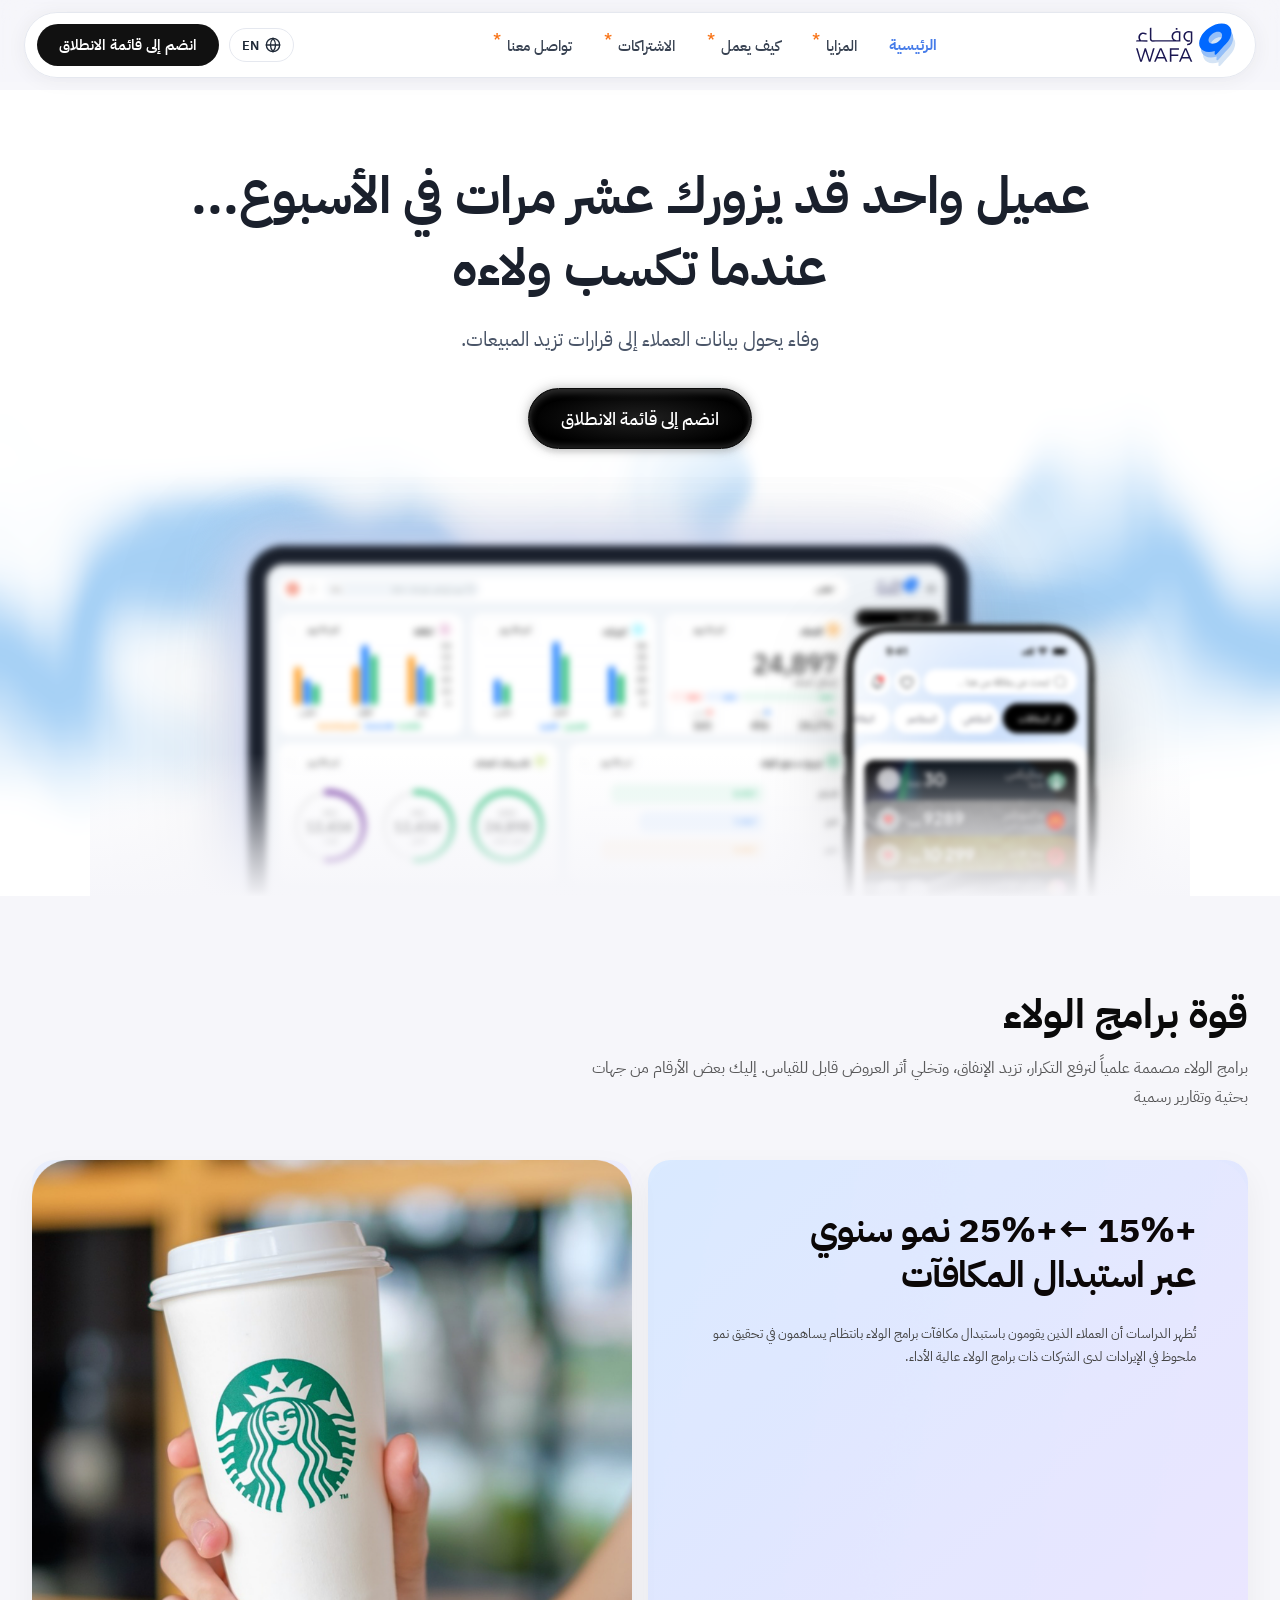
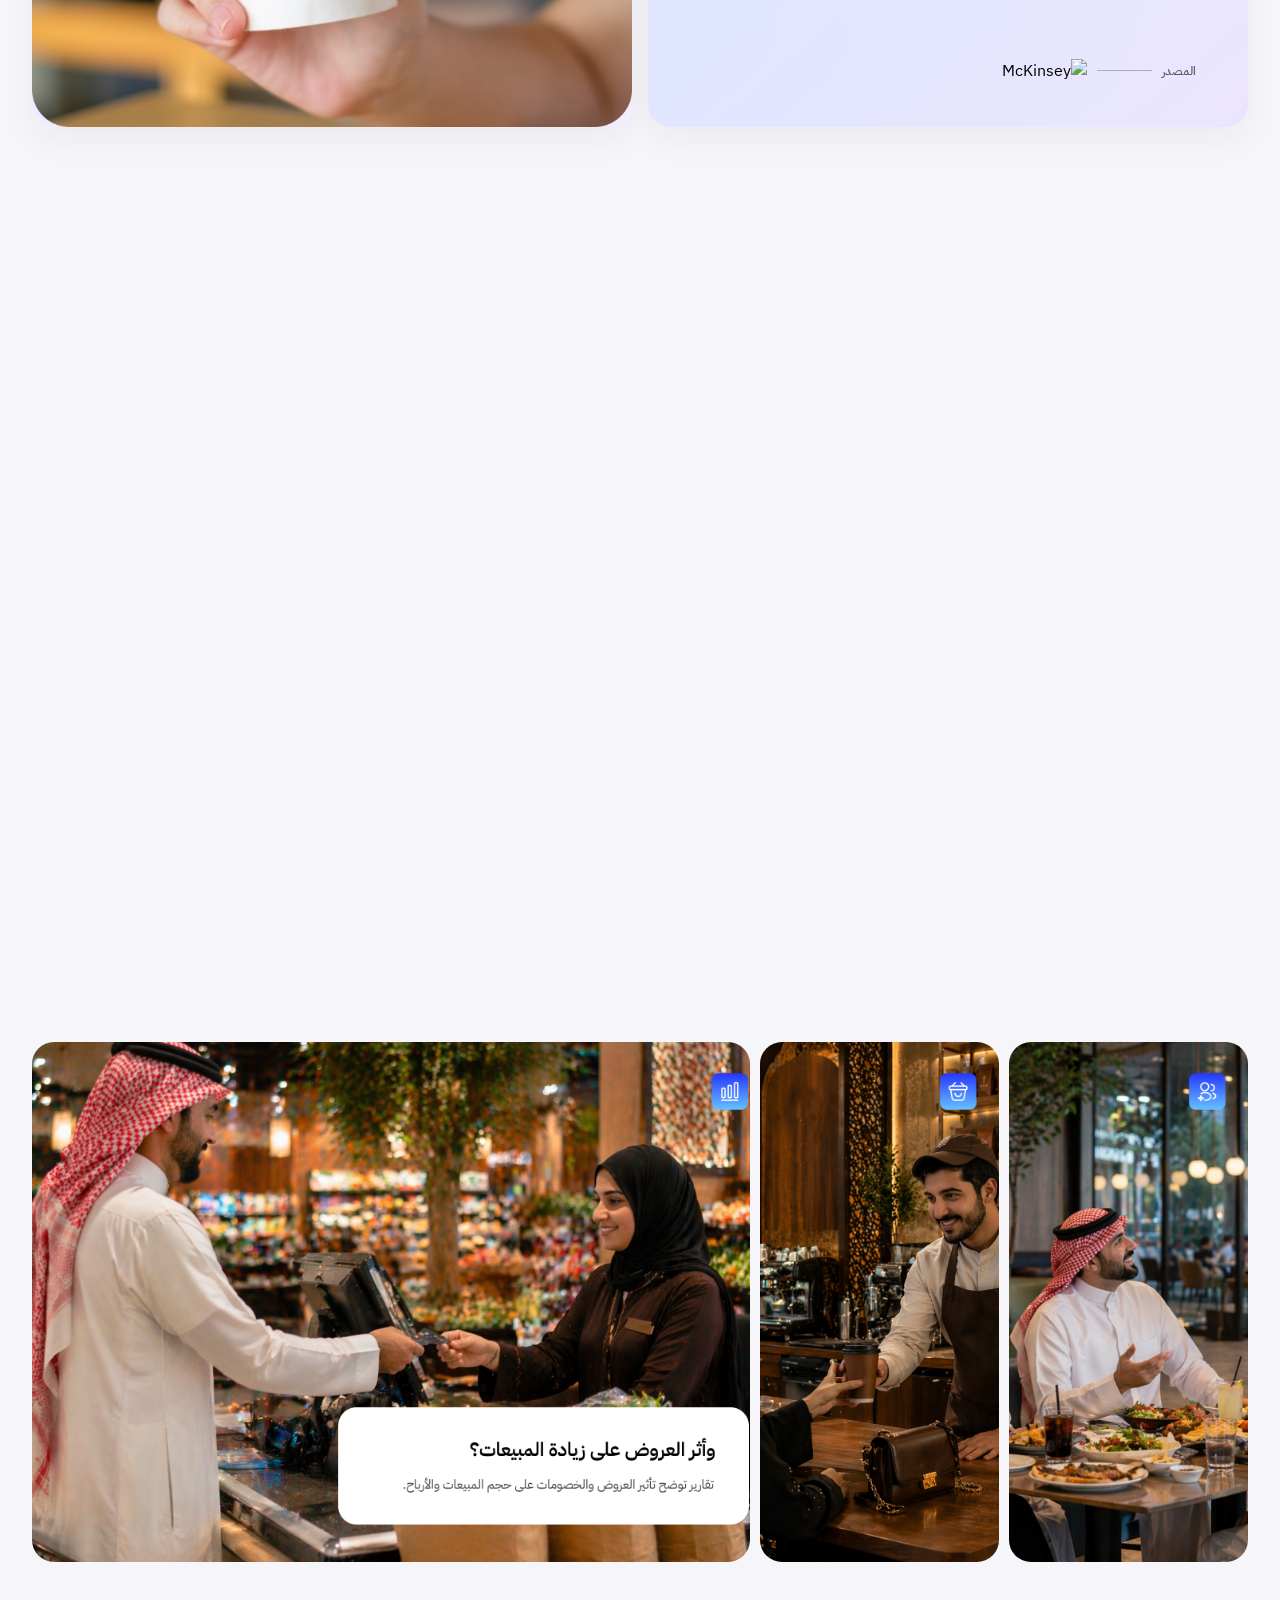
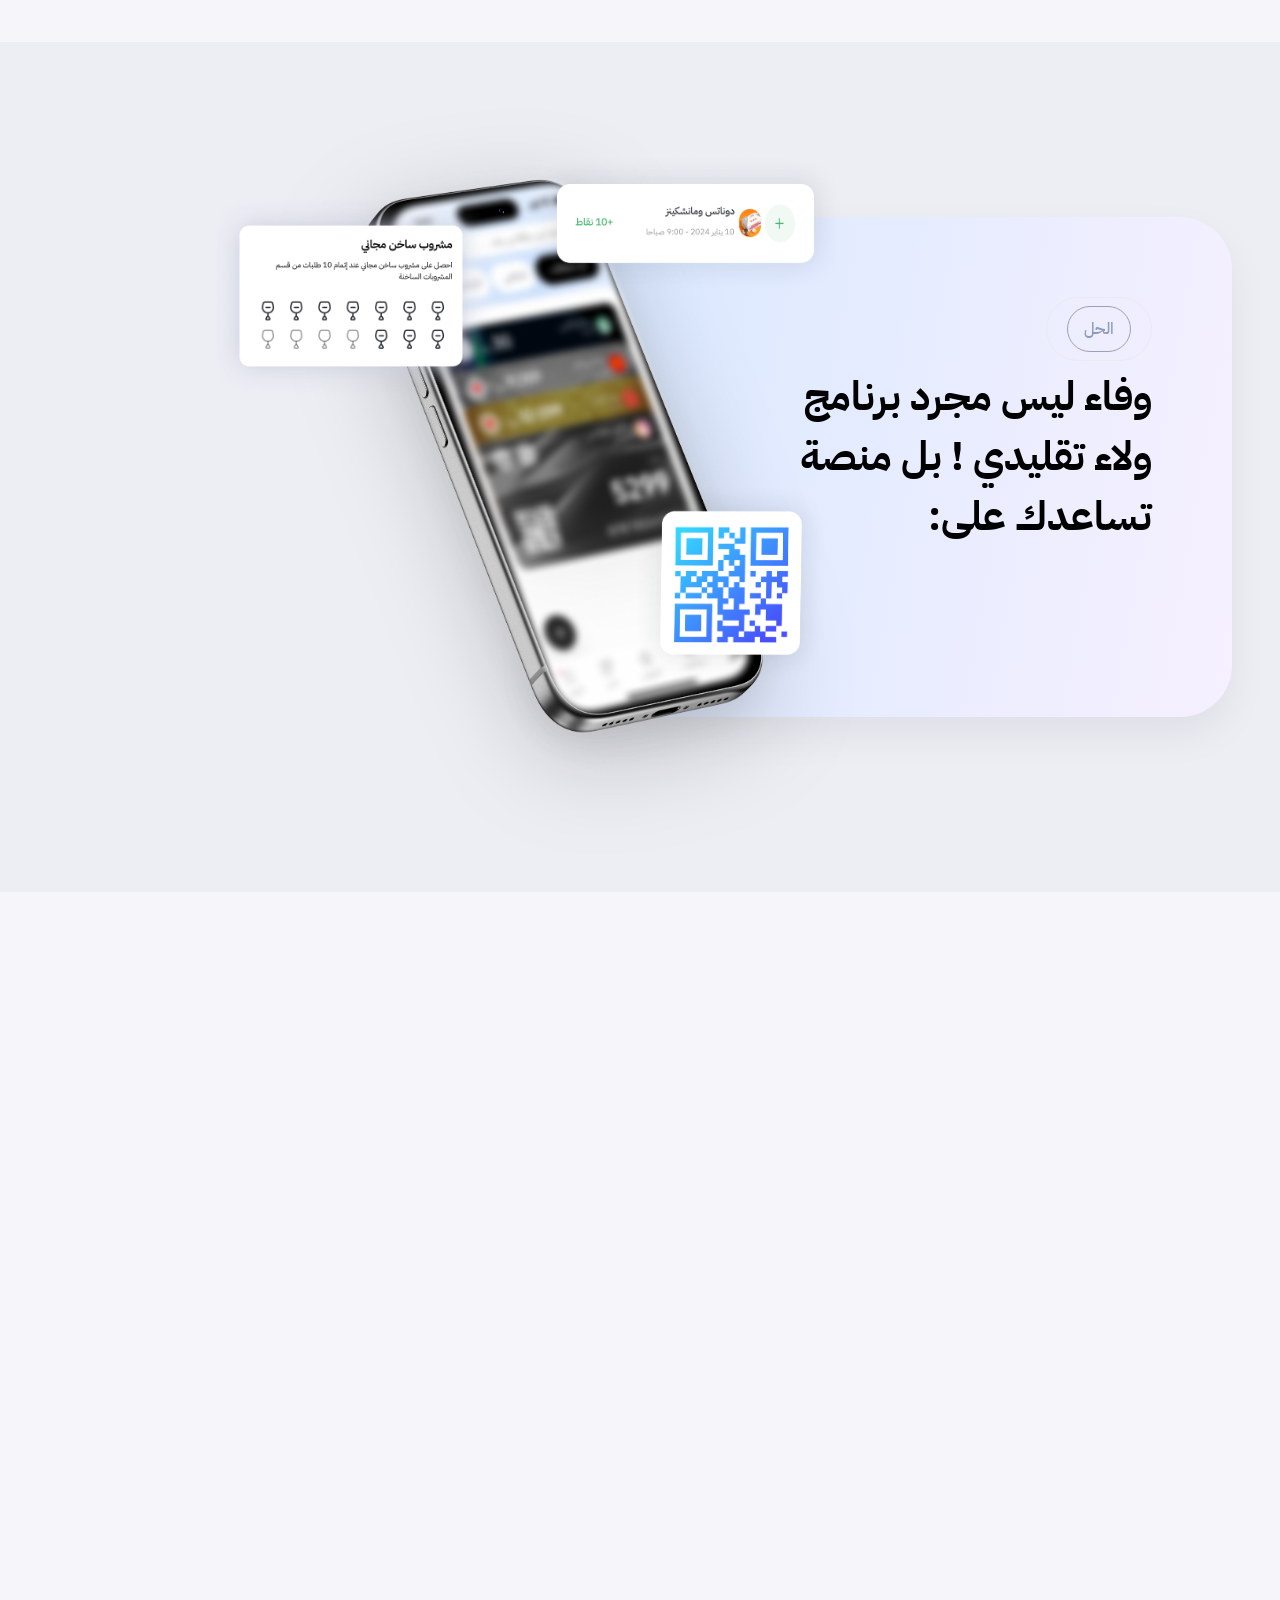
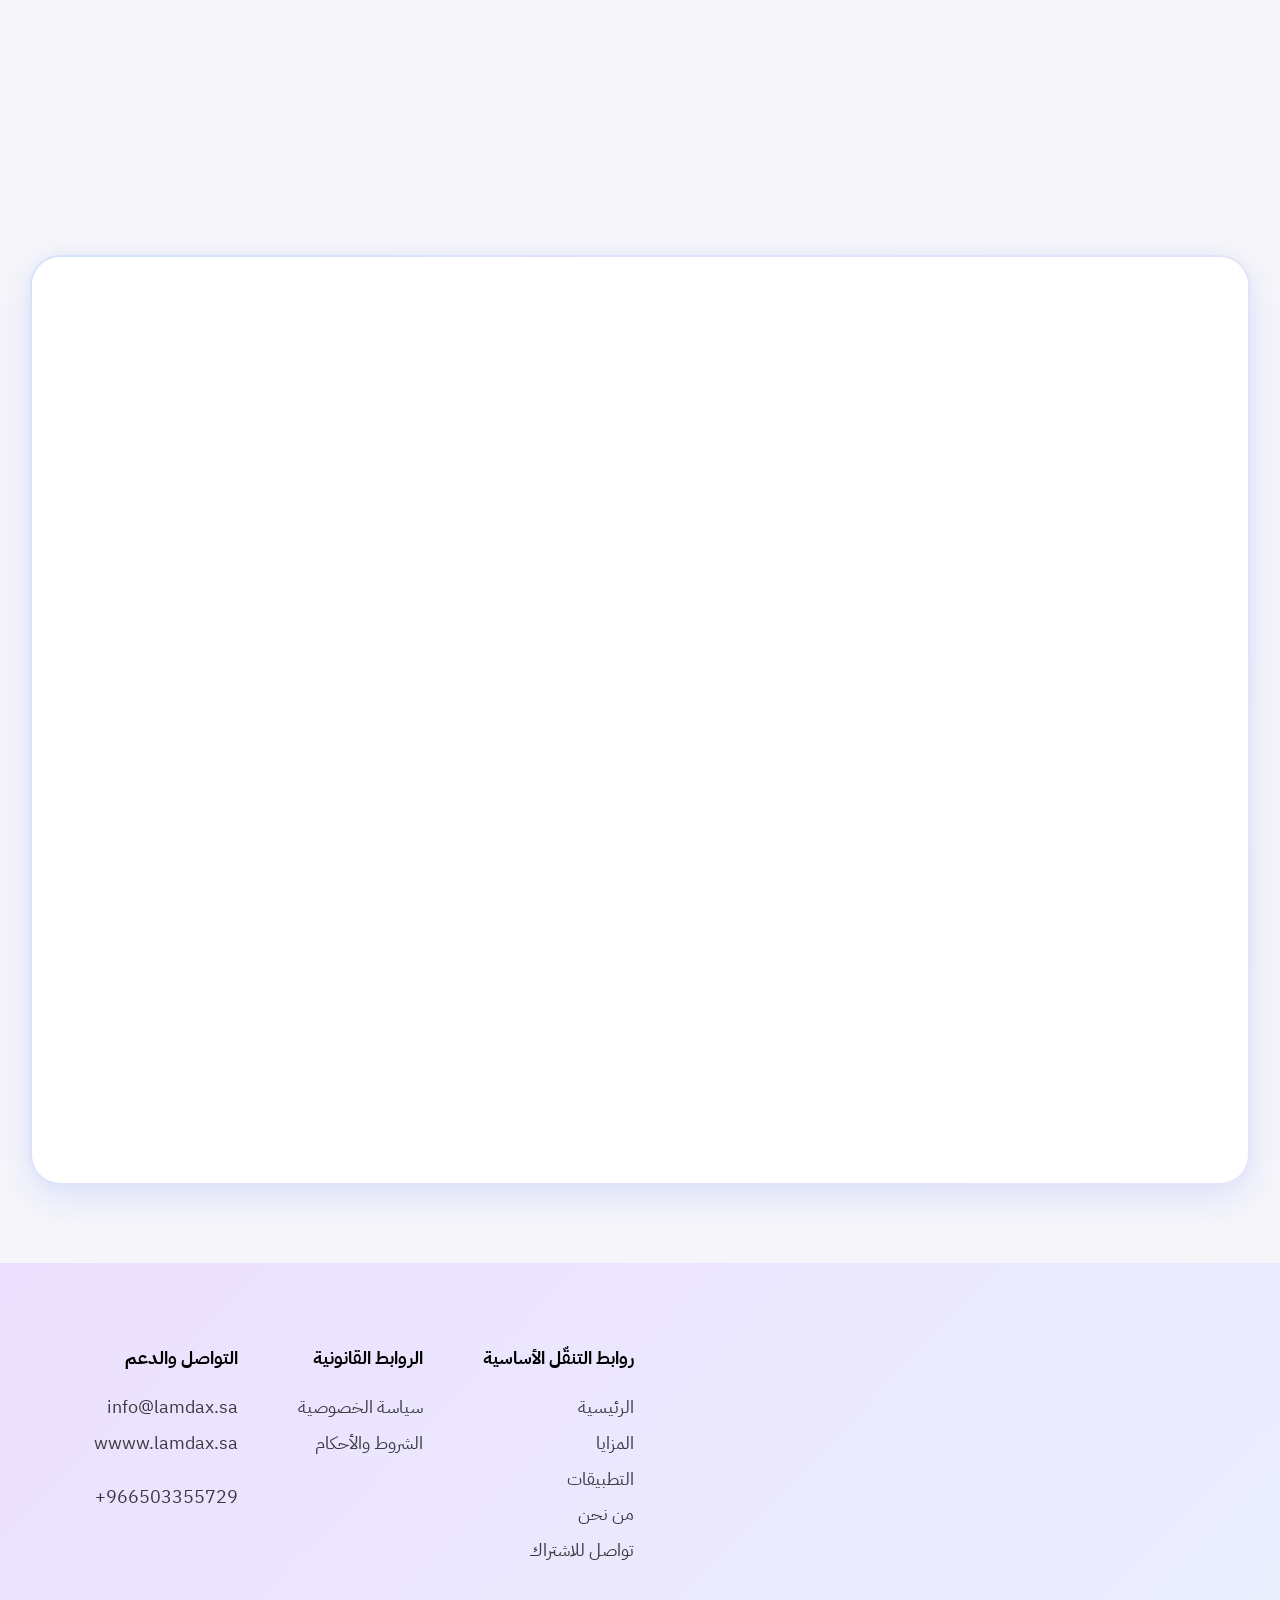
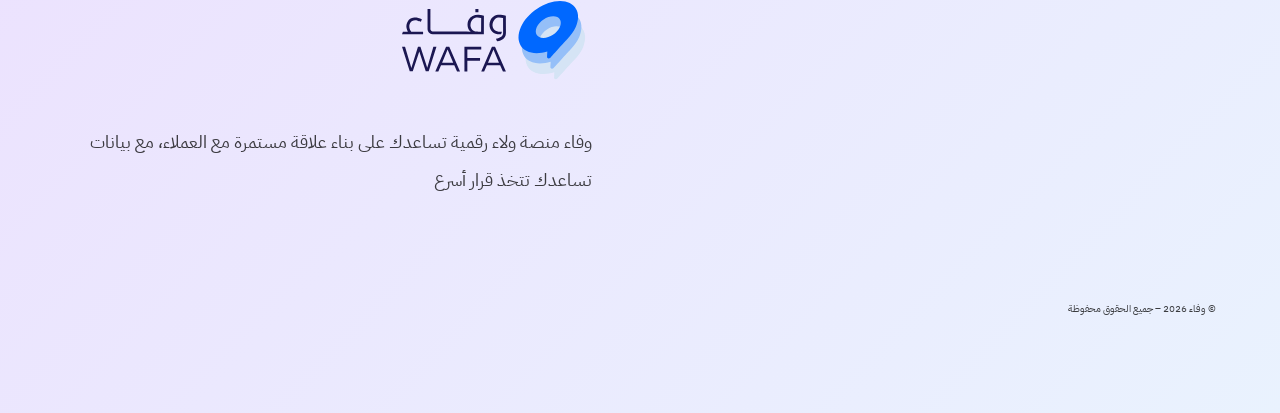
==== commit b70b3e6d: "Merge branch 'feature/Wafa-landing-UI-modifications-Animation-4327'" ====
--- a/index.html
+++ b/index.html
@@ -15,9 +15,9 @@
     <!-- ═══════════════════════════════ NAVBAR ═══════════════════════════════ -->
     <header class="site-header" id="top">
       <nav class="nav-container">
-        <div class="nav-logo">
+        <a class="nav-logo" href="index.html">
           <img alt="وفاء" class="nav-logo-img" src="imgs/Wafaa Full Logo.svg" />
-        </div>
+        </a>
         <!-- Desktop Nav Links -->
         <ul class="nav-links" id="nav-links">
           <li>
@@ -641,11 +641,13 @@
             </div>
           </div>
           <div class="frame-33">
-            <img
-              alt="وفاء"
-              class="wafaa-full-logo"
-              src="imgs/Wafaa Full Logo.svg"
-            />
+            <a href="index.html" aria-label="العودة إلى الصفحة الرئيسية">
+              <img
+                alt="وفاء"
+                class="wafaa-full-logo"
+                src="imgs/Wafaa Full Logo.svg"
+              />
+            </a>
             <p class="text-wrapper-22">
               وفاء منصة ولاء رقمية تساعدك على بناء علاقة مستمرة مع العملاء، مع
               بيانات تساعدك تتخذ قرار أسرع
--- a/css/style.css
+++ b/css/style.css
@@ -6,6 +6,14 @@
 }
 html {
   scroll-behavior: smooth;
+}
+:root {
+  --motion-dur-fast: 0.2s;
+  --motion-dur-medium: 0.25s;
+  --motion-dur-reveal: 0.55s;
+  --motion-ease: cubic-bezier(0.22, 1, 0.36, 1);
+  --motion-shadow-soft: 0 12px 24px rgba(15, 23, 42, 0.08);
+  --motion-shadow-medium: 0 22px 44px rgba(15, 23, 42, 0.1);
 }
 body {
   margin: 0;
@@ -55,15 +63,12 @@
   border: 1px solid #e5e8ef;
   border-radius: 60px;
   box-shadow: 0 2px 20px rgba(0, 0, 0, 0.06);
-  transition:
-    background 0.2s,
-    box-shadow 0.2s;
+  transition: box-shadow 0.2s ease;
 }
 
 .nav-container:hover,
 .nav-container:focus-within,
 .site-header:hover .nav-container {
-  background: rgba(255, 255, 255, 1);
   box-shadow: 0 4px 24px rgba(0, 0, 0, 0.09);
 }
 
@@ -93,13 +98,13 @@
   padding: 8px 14px;
   border-radius: 40px;
   transition:
-    color 0.2s,
-    background 0.2s;
+    color var(--motion-dur-fast),
+    transform var(--motion-dur-fast) var(--motion-ease);
   white-space: nowrap;
 }
 .nav-link:hover {
-  color: #1a202c;
-  background: rgba(0, 0, 0, 0.05);
+  color: #5f82c8;
+  transform: translateY(-1px);
 }
 .nav-link.active {
   color: #467ce9;
@@ -136,13 +141,13 @@
   font-size: 13px;
   line-height: 1;
   transition:
-    background 0.2s,
-    transform 0.2s,
-    box-shadow 0.2s;
+    color var(--motion-dur-fast),
+    transform var(--motion-dur-fast) var(--motion-ease),
+    box-shadow var(--motion-dur-fast) var(--motion-ease);
 }
 
 .lang-switch:hover {
-  background: rgba(255, 255, 255, 1);
+  color: #467ce9;
   transform: translateY(-1px);
   box-shadow: 0 2px 10px rgba(0, 0, 0, 0.08);
 }
@@ -169,12 +174,14 @@
   font-size: 15px;
   white-space: nowrap;
   transition:
-    background 0.2s,
-    opacity 0.2s;
+    color var(--motion-dur-fast),
+    transform var(--motion-dur-fast) var(--motion-ease),
+    box-shadow var(--motion-dur-fast) var(--motion-ease);
 }
 .nav-cta:hover {
-  background: #222;
-  opacity: 0.9;
+  color: #d7e8ff;
+  transform: translateY(-1px);
+  box-shadow: var(--motion-shadow-soft);
 }
 
 /* Hamburger */
@@ -245,10 +252,13 @@
   font-size: 17px;
   color: #374151;
   border-radius: 10px;
-  transition: background 0.2s;
+  transition:
+    color var(--motion-dur-fast) var(--motion-ease),
+    transform var(--motion-dur-fast) var(--motion-ease);
 }
 .mobile-nav-link:hover {
-  background: rgba(0, 0, 0, 0.05);
+  color: #5f82c8;
+  transform: translateY(-1px);
 }
 
 .mobile-cta {
@@ -264,10 +274,15 @@
   font-weight: 600;
   font-size: 16px;
   text-align: center;
-  transition: opacity 0.2s;
+  transition:
+    color var(--motion-dur-fast) var(--motion-ease),
+    transform var(--motion-dur-fast) var(--motion-ease),
+    box-shadow var(--motion-dur-fast) var(--motion-ease);
 }
 .mobile-cta:hover {
-  opacity: 0.85;
+  color: #d7e8ff;
+  transform: translateY(-1px);
+  box-shadow: var(--motion-shadow-soft);
 }
 
 /* Overlay */
@@ -288,6 +303,24 @@
   max-width: 1400px;
   margin: 0 auto;
   position: relative;
+}
+
+.motion-reveal {
+  opacity: 1;
+  transform: translateY(0);
+  transition:
+    opacity var(--motion-dur-reveal) var(--motion-ease),
+    transform var(--motion-dur-reveal) var(--motion-ease);
+}
+
+.motion-reveal.is-reveal-ready {
+  opacity: 0;
+  transform: translateY(24px);
+}
+
+.motion-reveal.is-visible {
+  opacity: 1;
+  transform: translateY(0);
 }
 
 /* ═══════════════════════ HERO ═══════════════════════ */
@@ -360,10 +393,17 @@
     rgba(32, 32, 32, 1) 0%,
     rgba(0, 0, 0, 1) 100%
   );
-  transition: opacity 0.2s;
+  transition:
+    transform 0.2s ease,
+    box-shadow 0.2s ease;
 }
 .hero-main-cta:hover {
-  opacity: 0.85;
+  transform: translateY(-1px);
+  box-shadow:
+    inset 0px 4px 7.2px #76767666,
+    0px 14px 28px rgba(0, 0, 0, 0.18),
+    inset 0px -4px 4px #ffffff1a,
+    0px 4px 4px #bebebe40;
 }
 .hero-main-cta .close-button-text {
   font-family: "IBM Plex Sans Arabic", Helvetica;
@@ -476,6 +516,12 @@
   overflow: hidden;
   min-height: 400px;
   position: relative;
+  transform: translateY(0);
+  box-shadow: 0 12px 32px rgba(15, 23, 42, 0.05);
+  transition:
+    transform var(--motion-dur-medium) var(--motion-ease),
+    box-shadow var(--motion-dur-medium) var(--motion-ease),
+    opacity 0.45s var(--motion-ease);
 }
 
 /* Image card */
@@ -728,6 +774,12 @@
   height: 500px;
   border-radius: 52px;
   background: linear-gradient(100deg, #d7e8ff 1.68%, #f6f0ff 100%), #d9d9d9;
+  transform: translateY(0);
+  box-shadow: 0 18px 40px rgba(15, 23, 42, 0.06);
+  transition:
+    transform var(--motion-dur-medium) var(--motion-ease),
+    box-shadow var(--motion-dur-medium) var(--motion-ease),
+    opacity 0.45s var(--motion-ease);
 }
 
 .solution-label-text {
@@ -819,6 +871,12 @@
   height: 350px;
   left: 75%;
   top: 5%;
+  transform: translateY(0);
+  box-shadow: 0 18px 40px rgba(15, 23, 42, 0.06);
+  transition:
+    transform var(--motion-dur-medium) var(--motion-ease),
+    box-shadow var(--motion-dur-medium) var(--motion-ease),
+    opacity 0.45s var(--motion-ease);
 }
 
 .solution-bullets {
@@ -917,6 +975,13 @@
   border: none;
   display: flex;
   flex-direction: column;
+  transform: translateY(0);
+  opacity: 1;
+  box-shadow: 0 18px 38px rgba(15, 23, 42, 0.06);
+  transition:
+    transform 0.35s ease,
+    box-shadow 0.35s ease,
+    opacity 0.45s ease;
 }
 .features-card::before,
 .features-card-2::before,
@@ -942,6 +1007,48 @@
   z-index: 1;
   pointer-events: none;
 }
+
+.features-card.is-reveal-ready,
+.features-card-2.is-reveal-ready,
+.features-card-3.is-reveal-ready {
+  opacity: 0;
+  transform: translateY(28px);
+}
+
+.features-card.is-visible,
+.features-card-2.is-visible,
+.features-card-3.is-visible {
+  opacity: 1;
+  transform: translateY(0);
+}
+
+@media (hover: hover) and (pointer: fine) {
+  .stat-card:hover,
+  .solution-text-col:hover,
+  .solution-bullets-col:hover {
+    transform: translateY(-3px);
+    box-shadow: var(--motion-shadow-medium);
+  }
+
+  .features-card:hover,
+  .features-card-2:hover,
+  .features-card-3:hover {
+    transform: translateY(-4px);
+    box-shadow: 0 28px 50px rgba(15, 23, 42, 0.12);
+  }
+
+  .frame-22:hover {
+    transform: translateY(-3px);
+    box-shadow: var(--motion-shadow-medium);
+  }
+
+  .frame-25:hover {
+    transform: translateY(-2px);
+    border-color: #d6ddeb;
+    box-shadow: var(--motion-shadow-soft);
+  }
+}
+
 .features-card-img {
   width: 100%;
   height: 280px;
@@ -1025,6 +1132,31 @@
   text-align: right;
   display: block;
 }
+
+@media (prefers-reduced-motion: reduce) {
+  .motion-reveal,
+  .features-card,
+  .features-card-2,
+  .features-card-3,
+  .stat-card,
+  .solution-text-col,
+  .solution-bullets-col,
+  .frame-22,
+  .frame-25,
+  .footer-link,
+  .features-card-img {
+    transition: none;
+  }
+
+  .motion-reveal.is-reveal-ready,
+  .features-card.is-reveal-ready,
+  .features-card-2.is-reveal-ready,
+  .features-card-3.is-reveal-ready {
+    opacity: 1;
+    transform: none;
+  }
+}
+
 /* ── (legacy Anima positioning rules removed) ── */
 
 /* Card 2 */
@@ -1258,10 +1390,15 @@
     0px 0px 11.9px #c0c0c063,
     0px 4px 4px #f0f0f040;
   cursor: pointer;
-  transition: opacity 0.2s;
+  transition:
+    transform 0.2s ease,
+    box-shadow 0.2s ease;
 }
 .button:hover:not(:disabled) {
-  opacity: 0.85;
+  transform: translateY(-1px);
+  box-shadow:
+    0px 12px 24px rgba(0, 0, 0, 0.14),
+    0px 4px 4px #f0f0f040;
 }
 .button:disabled {
   opacity: 0.6;
@@ -1307,6 +1444,12 @@
   border-radius: 30px;
   padding: 32px;
   flex-shrink: 0;
+  transform: translateY(0);
+  box-shadow: 0 16px 36px rgba(15, 23, 42, 0.06);
+  transition:
+    transform var(--motion-dur-medium) var(--motion-ease),
+    box-shadow var(--motion-dur-medium) var(--motion-ease),
+    opacity 0.45s var(--motion-ease);
 }
 .frame-23 {
   display: flex;
@@ -1358,6 +1501,11 @@
   border: 1px solid;
   border-color: #ececec;
   flex: 1;
+  transform: translateY(0);
+  transition:
+    transform var(--motion-dur-fast) var(--motion-ease),
+    box-shadow var(--motion-dur-fast) var(--motion-ease),
+    border-color var(--motion-dur-fast) var(--motion-ease);
 }
 .iconly-bold-message-wrapper {
   position: relative;
@@ -1524,10 +1672,14 @@
   direction: rtl;
 }
 .footer-link {
-  transition: color 0.2s;
+  display: inline-flex;
+  transition:
+    color var(--motion-dur-fast) var(--motion-ease),
+    transform var(--motion-dur-fast) var(--motion-ease);
 }
 .footer-link:hover {
   color: #000;
+  transform: translateY(-1px);
 }
 .frame-33 {
   display: flex;
@@ -1830,6 +1982,11 @@
   .lang-switch {
     padding: 7px 10px;
     font-size: 12px;
+  }
+  .site-header.menu-open .lang-switch {
+    opacity: 0;
+    pointer-events: none;
+    visibility: hidden;
   }
   .site-header {
     padding: 10px 16px;
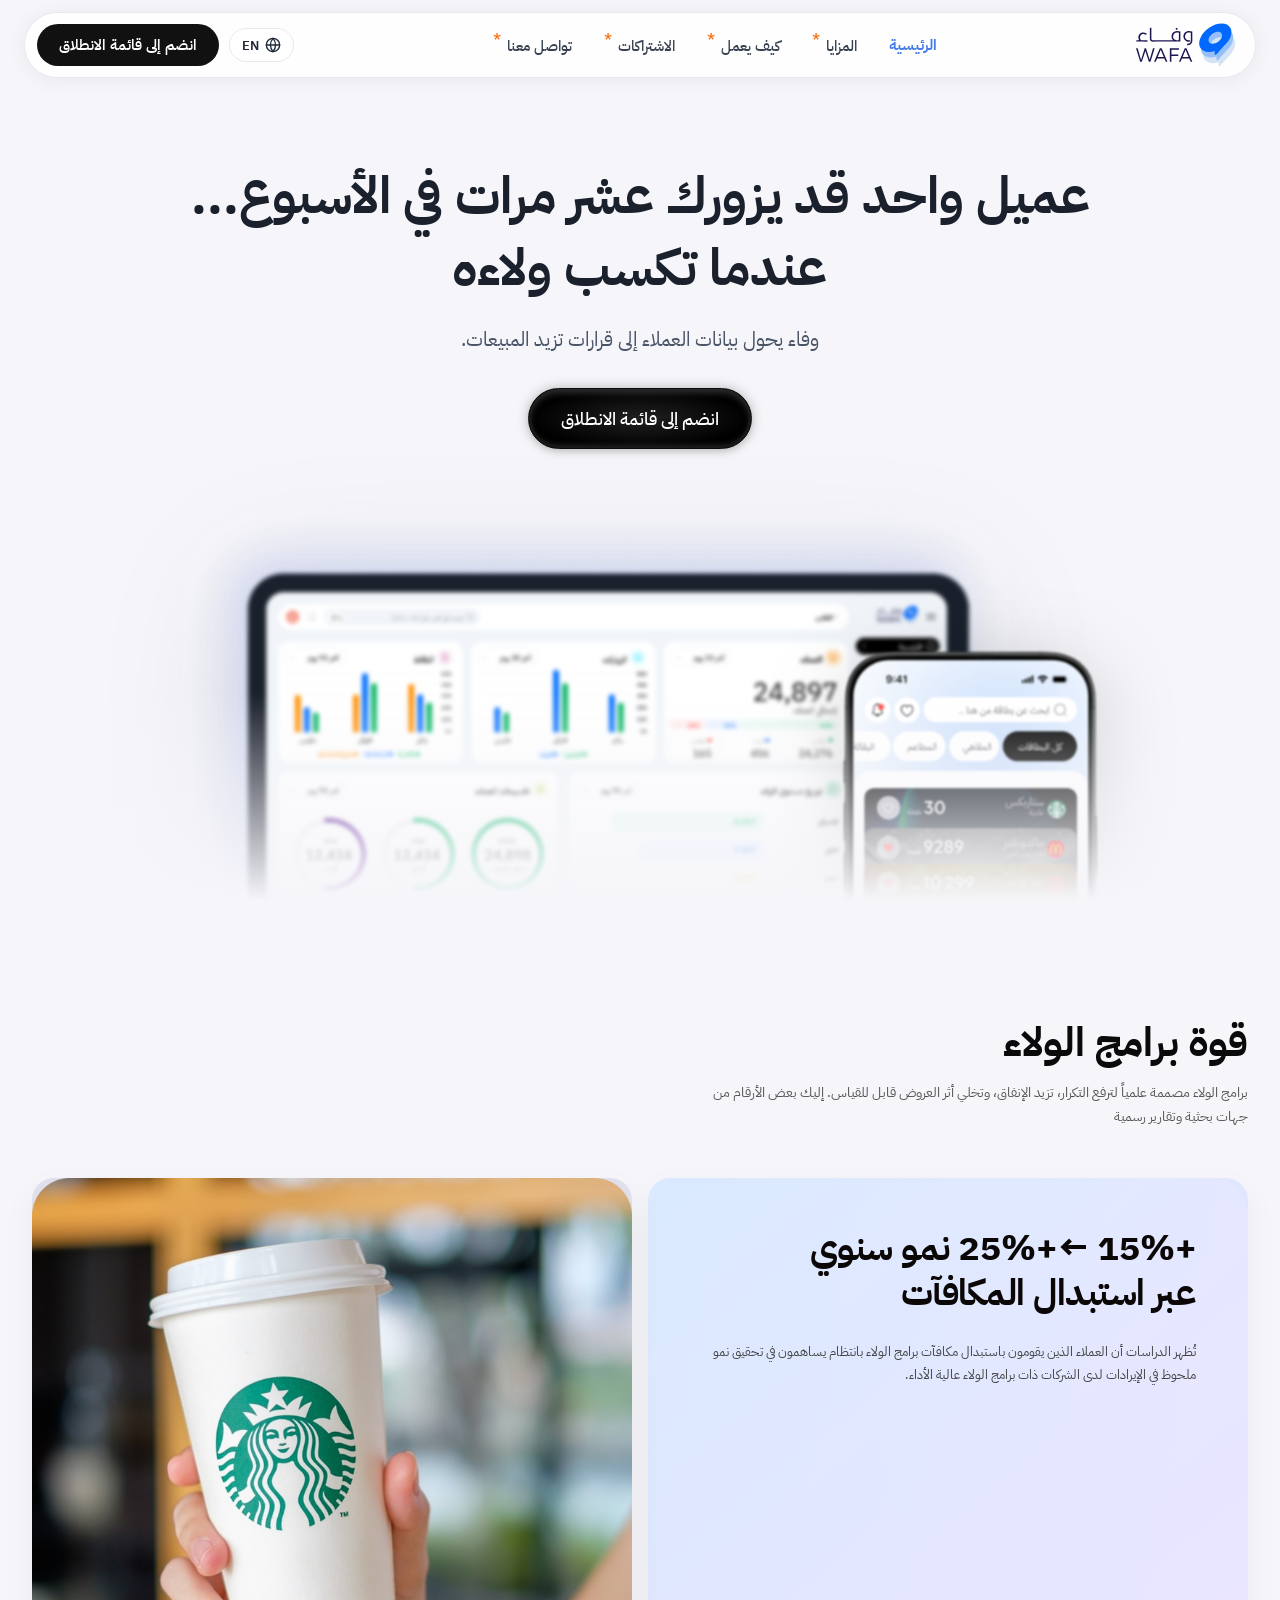
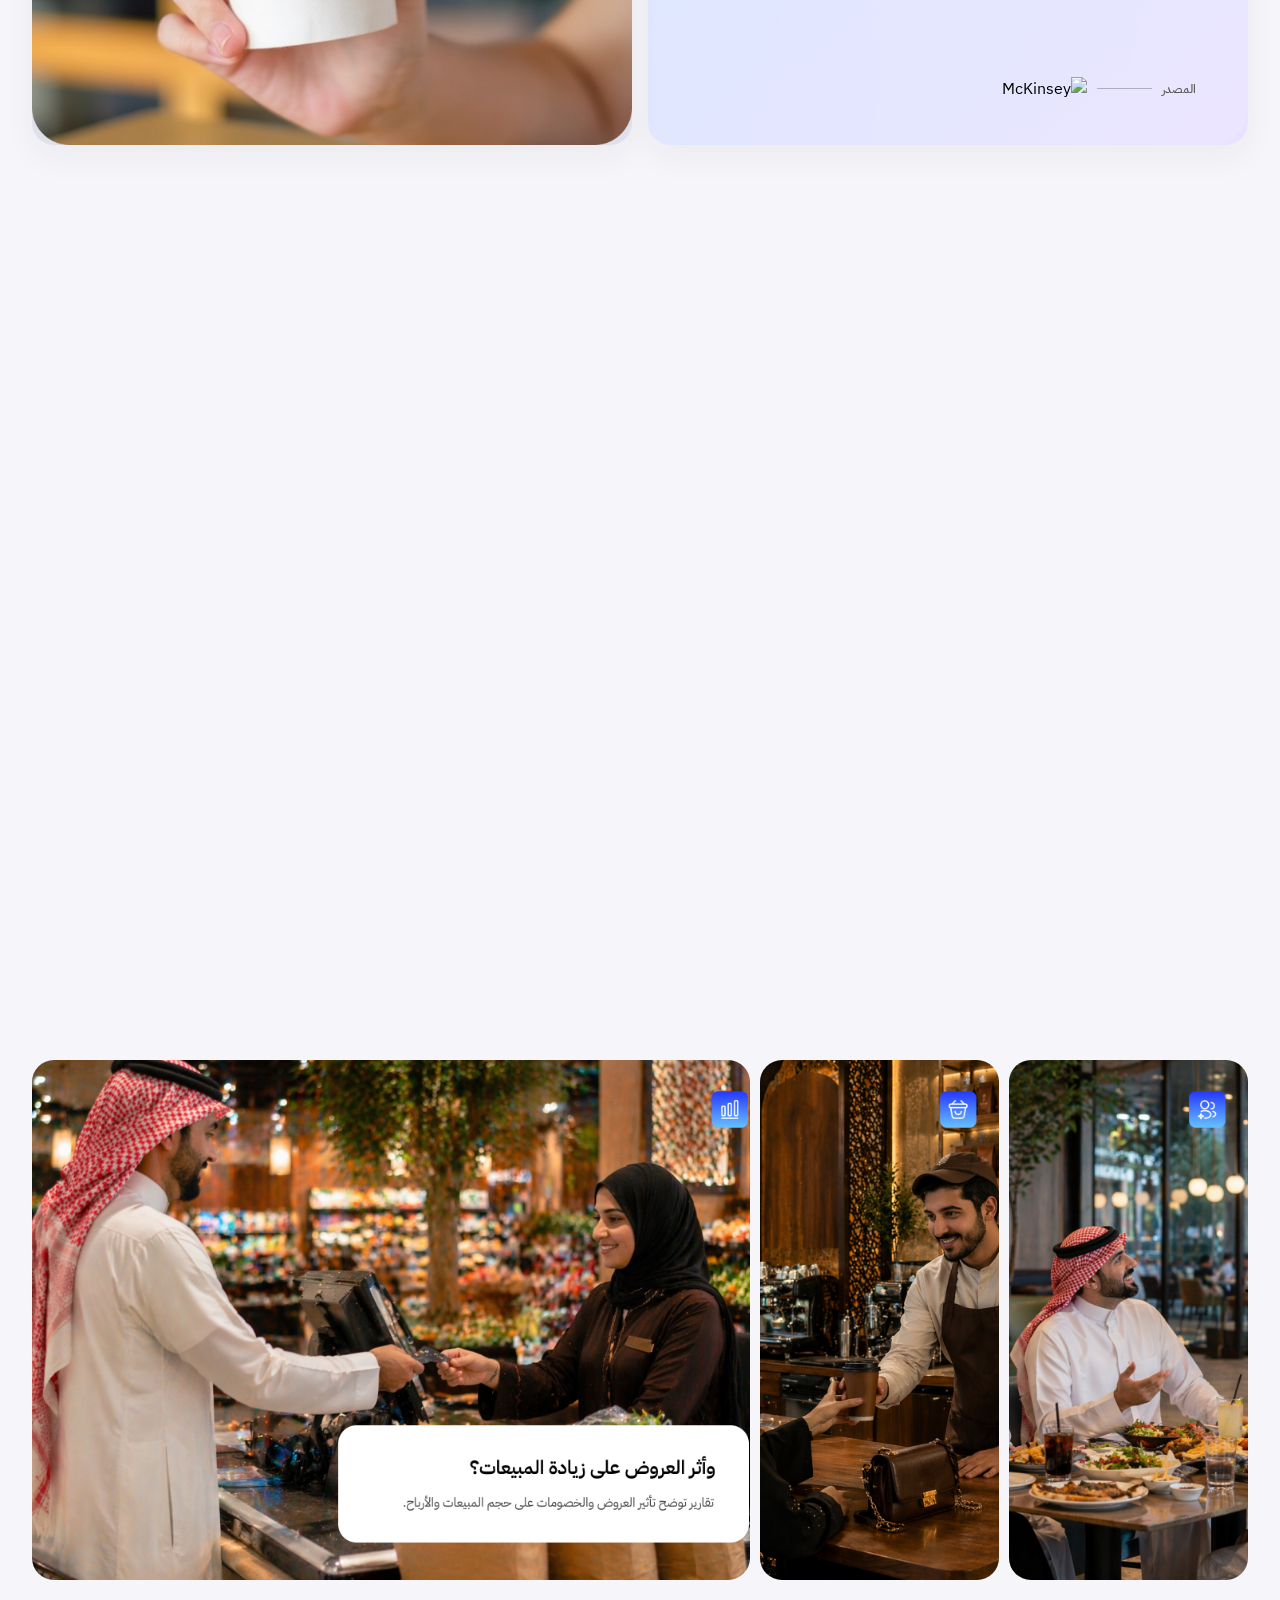
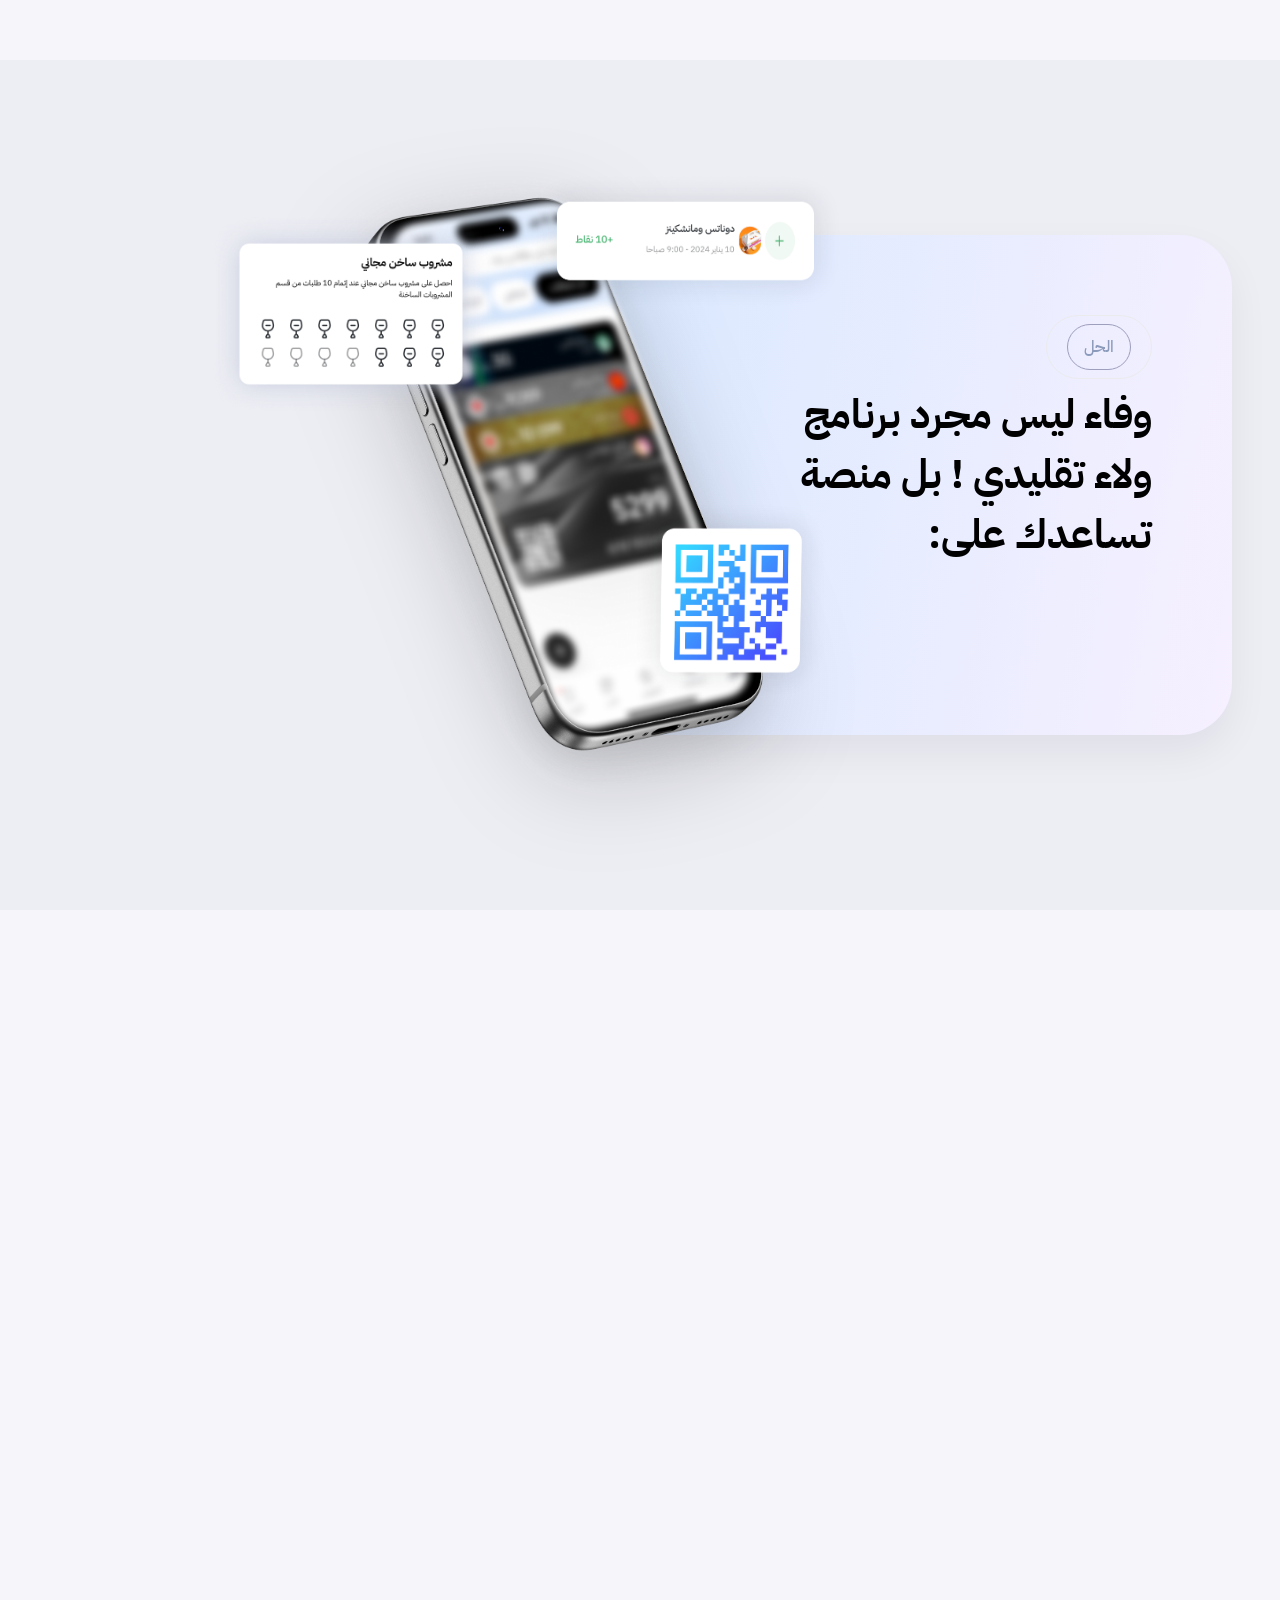
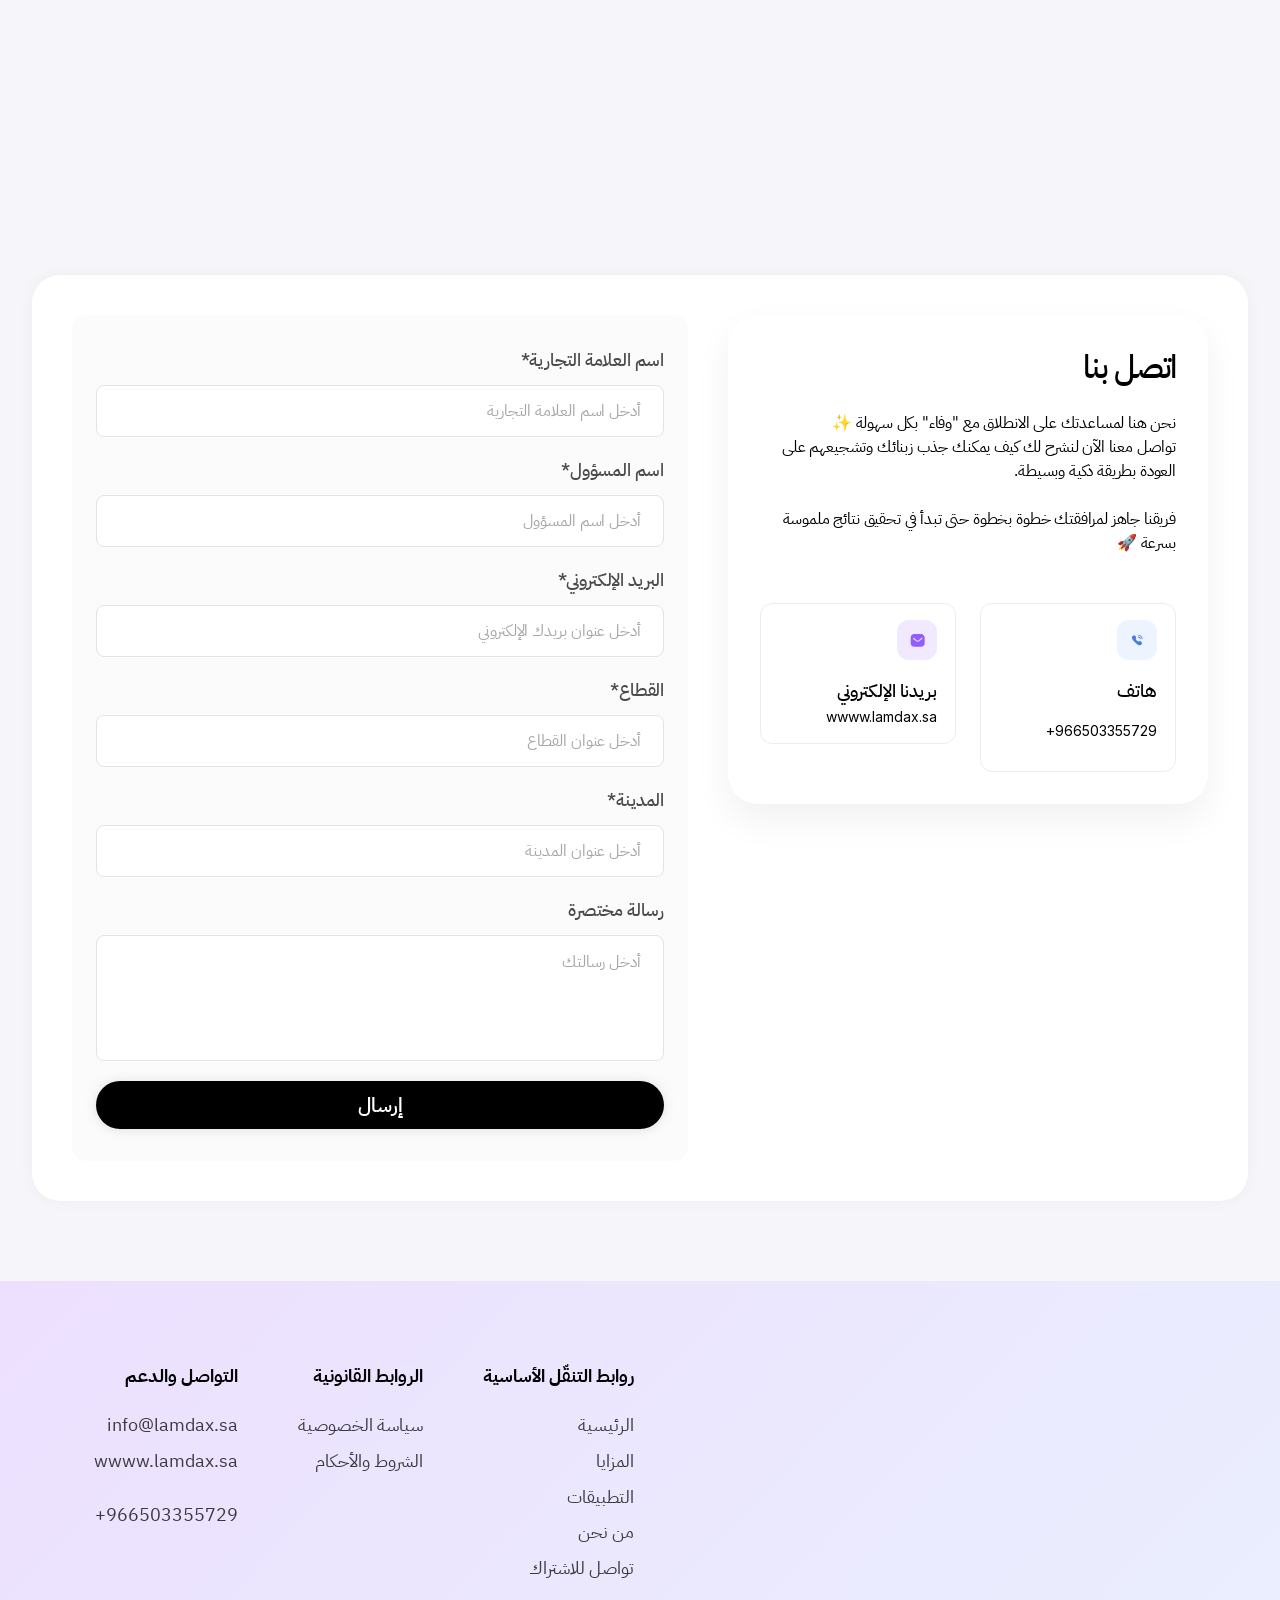
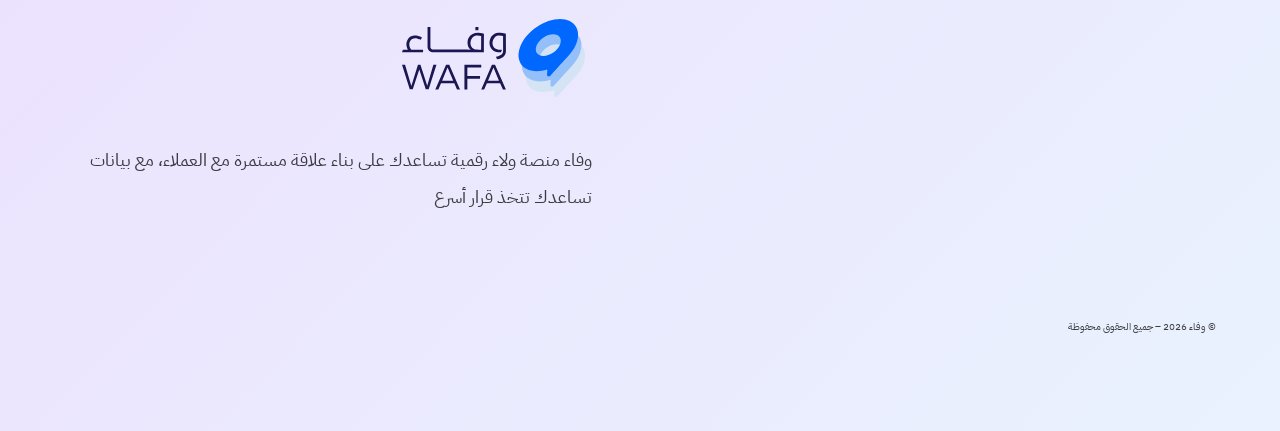
==== commit 23530e49: "feat: update Arabic homepage styles and enhance header background behavior" ====
--- a/index.html
+++ b/index.html
@@ -11,7 +11,7 @@
     <script src="/load.js"></script>
     <script src="/static/anima.min.js" type="module"></script>
   </head>
-  <body>
+  <body class="arabic-home">
     <!-- ═══════════════════════════════ NAVBAR ═══════════════════════════════ -->
     <header class="site-header" id="top">
       <nav class="nav-container">
@@ -346,7 +346,7 @@
         <div class="text-wrapper-24">النتيجة</div>
       </div>
       <h2 class="text-wrapper-25">
-        زيادة ولاء العملاء وتكرار الزيارة،<br />بأسلوب سهل ومناسب لنشاطك
+        زيادة ولاء العملاء وتكرار الزيارة،&nbsp;&nbsp;بأسلوب سهل ومناسب لنشاطك
       </h2>
 
       <a class="nav-cta" href="#contact"> انضم إلى قائمة الانطلاق </a>
@@ -472,8 +472,6 @@
                   <input
                     class="real-input"
                     id="brand"
-                    maxlength="50"
-                    minlength="2"
                     name="brand"
                     placeholder="أدخل اسم العلامة التجارية"
                     required=""
@@ -491,10 +489,7 @@
                   <input
                     class="real-input"
                     id="manager"
-                    maxlength="50"
-                    minlength="2"
                     name="manager"
-                    pattern="[^0-9]*"
                     placeholder="أدخل اسم المسؤول"
                     required=""
                     type="text"
@@ -528,7 +523,6 @@
                   <input
                     class="real-input"
                     id="sector"
-                    maxlength="50"
                     name="sector"
                     placeholder="أدخل عنوان القطاع"
                     required=""
@@ -546,7 +540,6 @@
                   <input
                     class="real-input"
                     id="city"
-                    maxlength="50"
                     name="city"
                     placeholder="أدخل عنوان المدينة"
                     required=""
@@ -563,13 +556,11 @@
                 <textarea
                   class="real-textarea"
                   id="message"
-                  maxlength="500"
                   name="message"
                   placeholder="أدخل رسالتك"
                   rows="4"
                 ></textarea>
               </div>
-              <span class="field-error" id="message-error"> </span>
             </div>
             <!-- Success banner (hidden by default) -->
             <div class="form-success" id="form-success" style="display: none">
--- a/css/style.css
+++ b/css/style.css
@@ -45,10 +45,15 @@
   left: 0;
   right: 0;
   z-index: 1000;
-  background: rgba(246, 246, 250, 0.82);
-  backdrop-filter: blur(14px);
-  -webkit-backdrop-filter: blur(14px);
   padding: 12px 24px;
+}
+
+@media (min-width: 901px) {
+  .arabic-home .site-header {
+    background: transparent;
+    backdrop-filter: none;
+    -webkit-backdrop-filter: none;
+  }
 }
 
 .nav-container {
@@ -324,19 +329,13 @@
 }
 
 /* ═══════════════════════ HERO ═══════════════════════ */
-
 .hero-section {
   max-width: 100%;
   margin: 0;
   padding: 80px 32px 0;
   text-align: center;
-  overflow: visible;
+  overflow: hidden;
   position: relative;
-  background: url("../imgs/Hero/hero-mobile-tablet-bg.png")
-    no-repeat center bottom / 100% auto;
-}
-.hero-section::before {
-  display: none;
 }
 /* Remove extra top-padding on first section after hero */
 .hero-section + .section {
@@ -345,9 +344,6 @@
 .hero-text-content {
   max-width: 900px;
   margin: 0 auto;
-  position: relative;
-  z-index: 2;
-  overflow: hidden;
 }
 .hero-title {
   font-family: "IBM Plex Sans Arabic", Helvetica;
@@ -373,7 +369,7 @@
 .hero-cta-area {
   display: flex;
   justify-content: center;
-  margin-bottom: 28px;
+  margin-bottom: 56px;
 }
 .hero-main-cta {
   display: inline-flex;
@@ -417,16 +413,15 @@
 /* Mockup container */
 .hero-mockup {
   position: relative;
-  width: 100%;
   max-width: 1100px;
   margin: 0 auto;
-  overflow: hidden;
   display: flex;
   flex-direction: row;
   direction: ltr; /* tablet LEFT, mobile RIGHT */
   align-items: flex-end;
   justify-content: center;
-  z-index: 2;
+  background: url("imgs/Hero/hero-mobile-tablet-bg.png") no-repeat center 30% /
+    110% auto;
   margin-bottom: -2px; /* kill any subpixel gap to next section */
 }
 
@@ -437,12 +432,11 @@
   bottom: 0;
   left: 0;
   right: 0;
-  height: 34%;
+  height: 55%;
   background: linear-gradient(
     to bottom,
-    rgba(246, 246, 250, 0) 0%,
-    rgba(246, 246, 250, 0.72) 70%,
-    rgba(246, 246, 250, 0.98) 100%
+    transparent 0%,
+    rgba(246, 246, 250, 1) 90%
   );
   z-index: 10;
   pointer-events: none;
@@ -454,7 +448,7 @@
   display: block;
   position: relative;
   z-index: 1;
-  filter: blur(3.5px) drop-shadow(0 20px 60px rgba(0, 0, 0, 0.1));
+  filter: blur(2px) drop-shadow(0 20px 60px rgba(0, 0, 0, 0.1));
   flex-shrink: 0;
 }
 
@@ -466,7 +460,7 @@
   z-index: 2;
   margin-left: -16%;
   margin-bottom: -1%;
-  filter: blur(2.8px) drop-shadow(0 16px 40px rgba(0, 0, 0, 0.18));
+  filter: blur(1px) drop-shadow(0 16px 40px rgba(0, 0, 0, 0.18));
   flex-shrink: 0;
 }
 
@@ -494,12 +488,12 @@
 .stats-subtitle {
   font-family: "IBM Plex Sans Arabic", Helvetica;
   font-weight: 400;
-  font-size: clamp(15px, 1.22vw, 20px);
+  font-size: clamp(13px, 1.1vw, 18px);
   color: #0a0a0aaa;
-  line-height: 1.9;
+  line-height: 1.75;
   direction: rtl;
   margin: 0;
-  max-width: 690px;
+  max-width: 560px;
 }
 
 .stats-grid {
@@ -526,7 +520,7 @@
 
 /* Image card */
 .stat-card--image {
-  background: linear-gradient(140deg, #e8eefc 0%, #f2ecff 100%);
+  background: #e0e0ec;
 }
 .stat-photo {
   width: 100%;
@@ -945,9 +939,8 @@
   text-align: center;
   direction: rtl;
   margin: 16px auto 16px;
-  max-width: 620px;
+  max-width: 700px;
   line-height: 1.4;
-  text-wrap: balance;
 }
 
 .result-section .nav-cta {
@@ -1075,7 +1068,6 @@
   display: flex;
   align-items: center;
   justify-content: space-between;
-  direction: rtl;
   gap: 8px;
   margin: 0;
   max-height: unset;
@@ -1221,7 +1213,6 @@
 
 .frame-9 {
   display: flex;
-  position: relative;
   align-items: flex-start;
   direction: rtl;
   gap: 40px;
@@ -1230,15 +1221,6 @@
   border-radius: 28px;
   box-shadow: 0px 0px 16px #0000000a;
   flex-wrap: wrap;
-}
-.frame-9::before {
-  content: "";
-  position: absolute;
-  inset: -2px;
-  border-radius: 30px;
-  background: linear-gradient(120deg, #d8e8ff 0%, #efe5ff 100%);
-  z-index: -1;
-  box-shadow: 0 12px 36px rgba(102, 133, 255, 0.18);
 }
 .frame-10 {
   display: flex;
@@ -2146,7 +2128,7 @@
   }
 
   .hero-section {
-    padding: 80px 32px 0;
+    padding: 60px 24px 0;
   }
   .hero-title {
     font-size: clamp(24px, 5vw, 40px);
@@ -2154,10 +2136,6 @@
   .hero-mobile-img {
     width: 28%;
     margin-left: -5%;
-  }
-
-  .hero-mockup {
-    max-width: 100%;
   }
 }
 
@@ -2245,10 +2223,6 @@
     margin-left: -4%;
   }
 
-  .hero-mockup {
-    max-width: 100%;
-  }
-
   .features-cards-row {
     gap: 16px;
   }
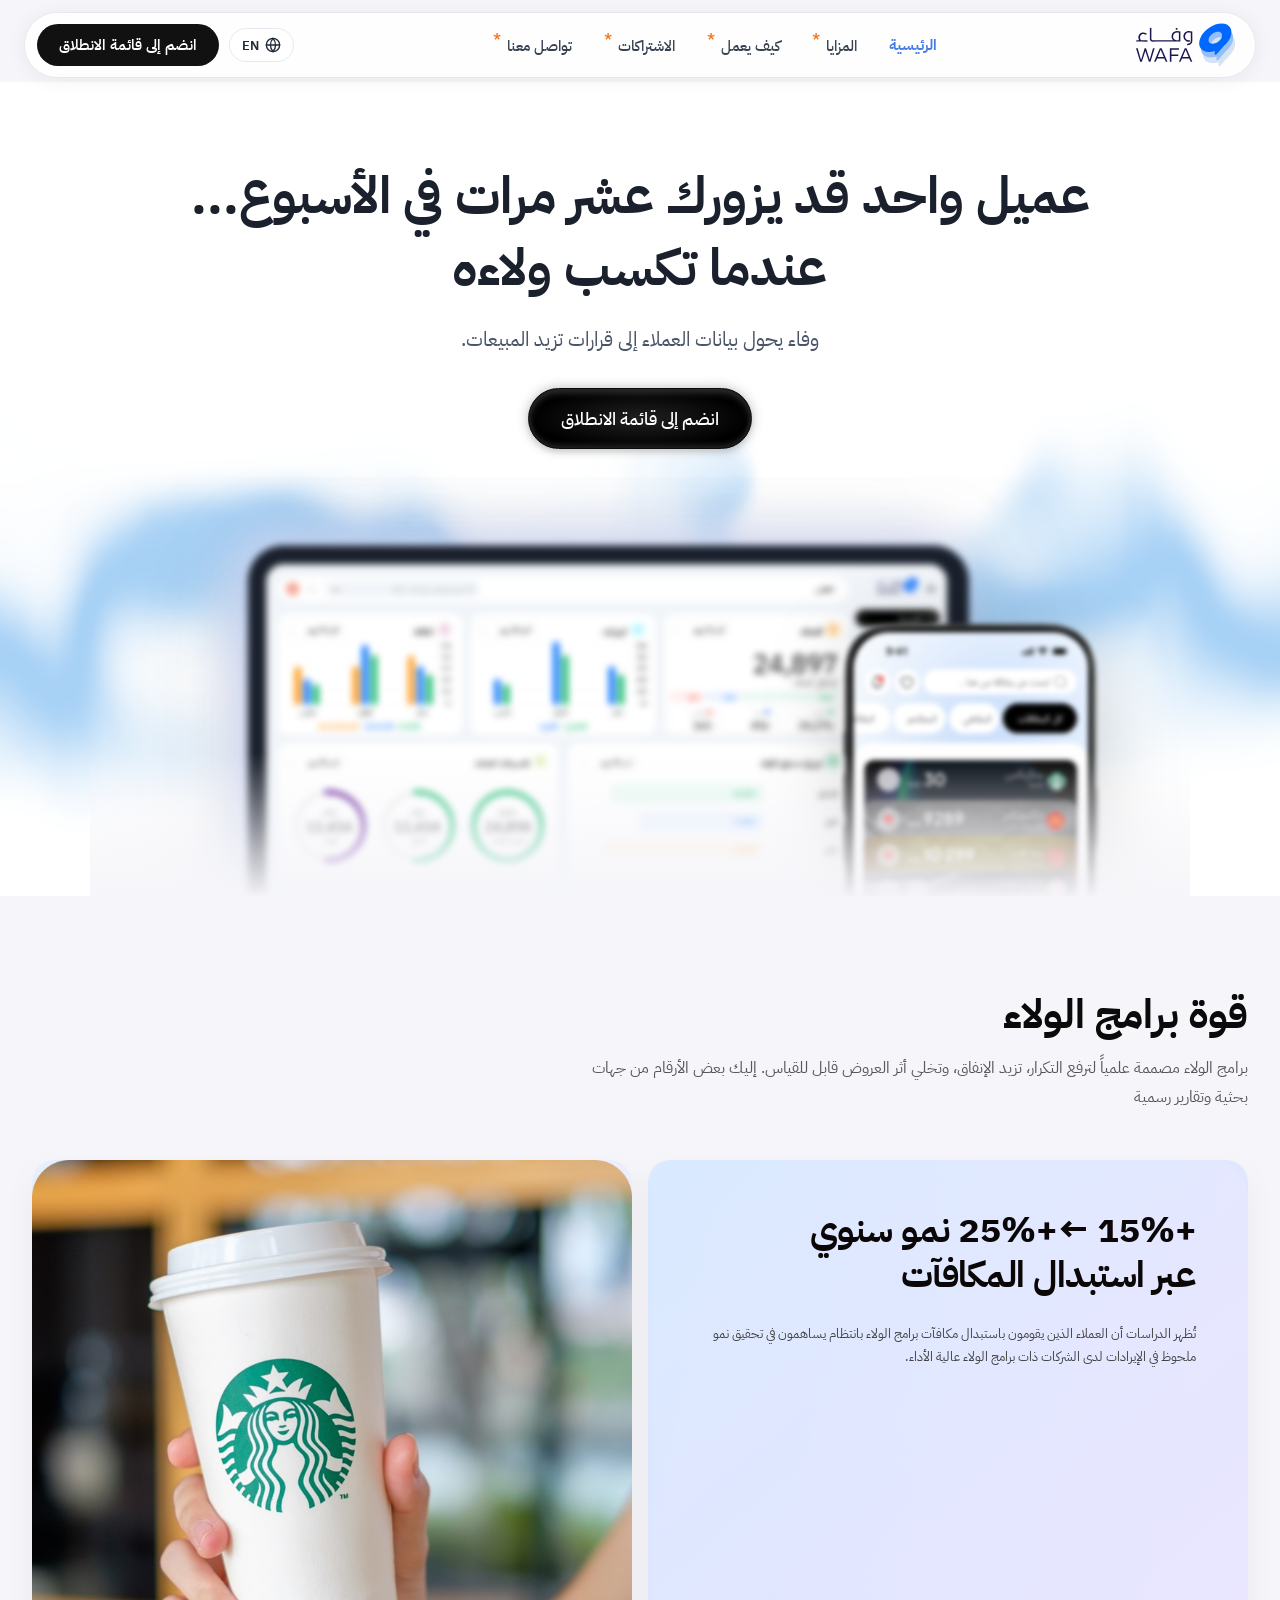
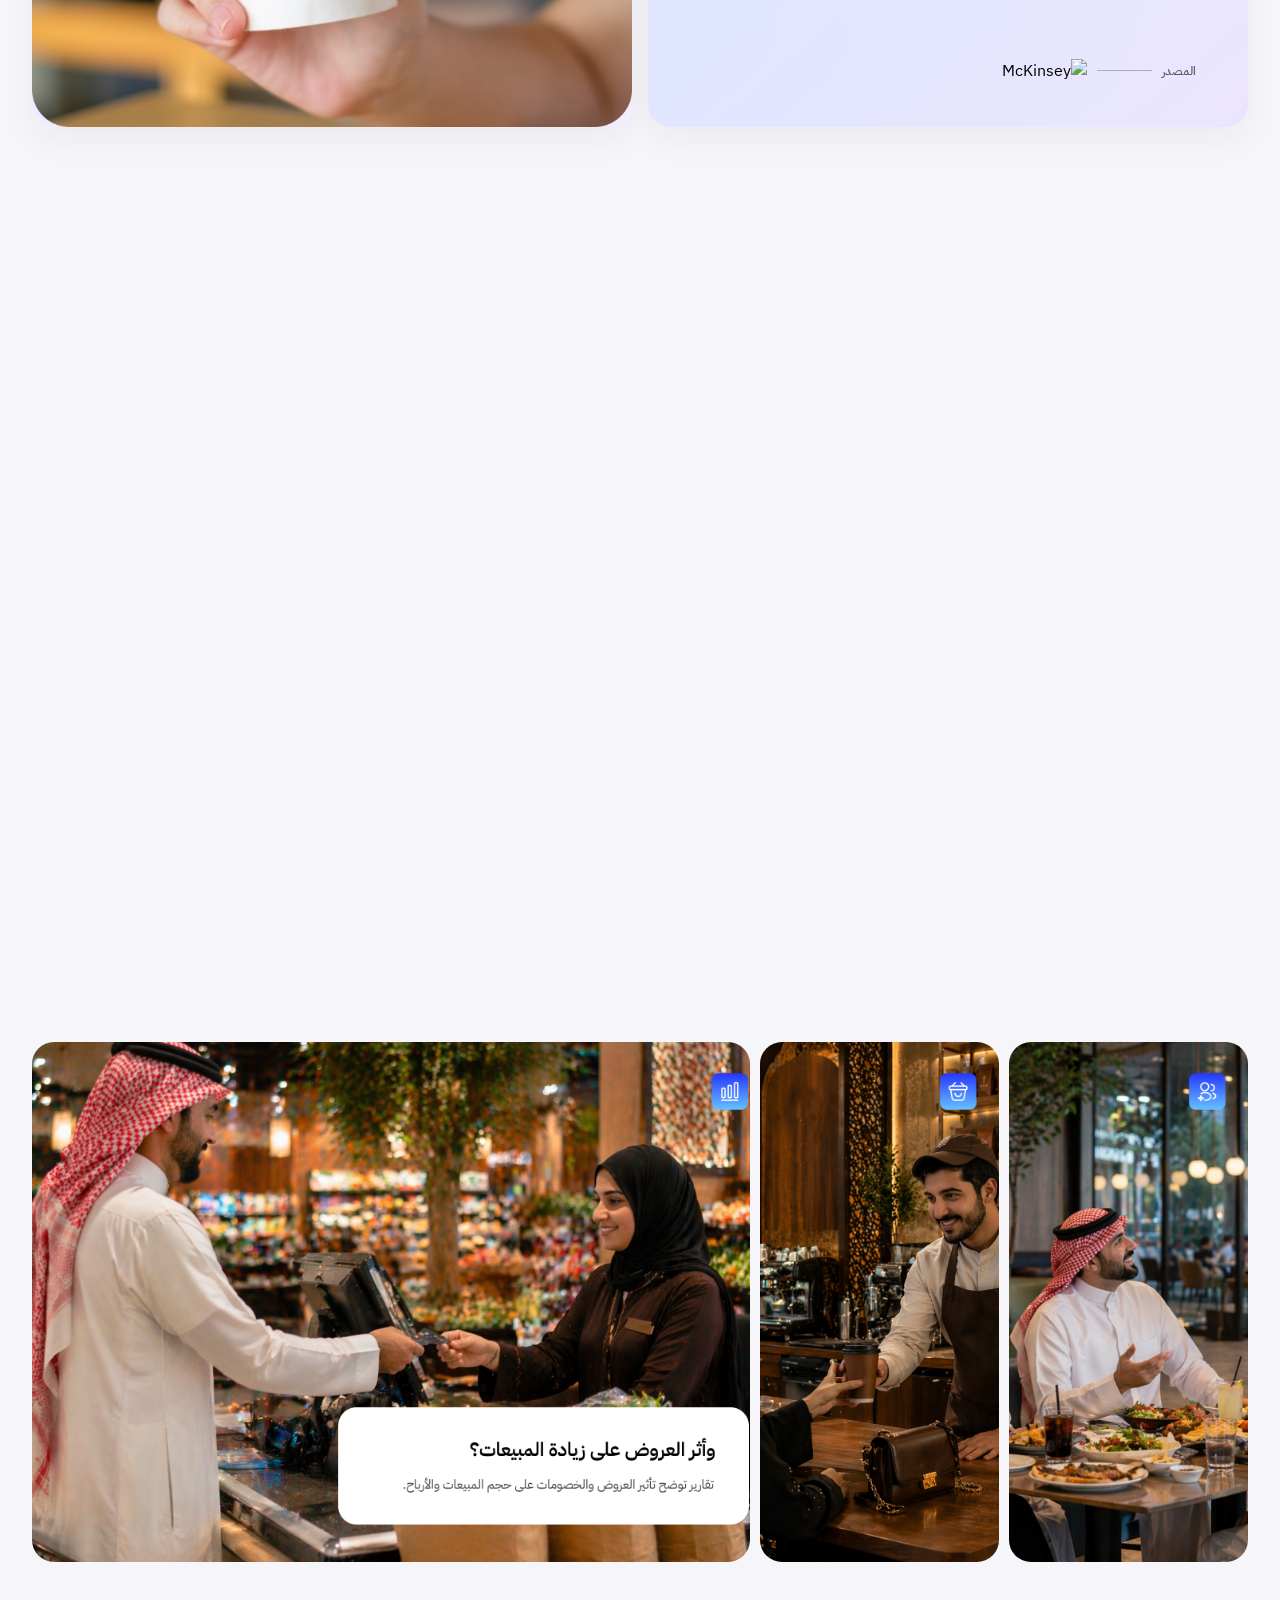
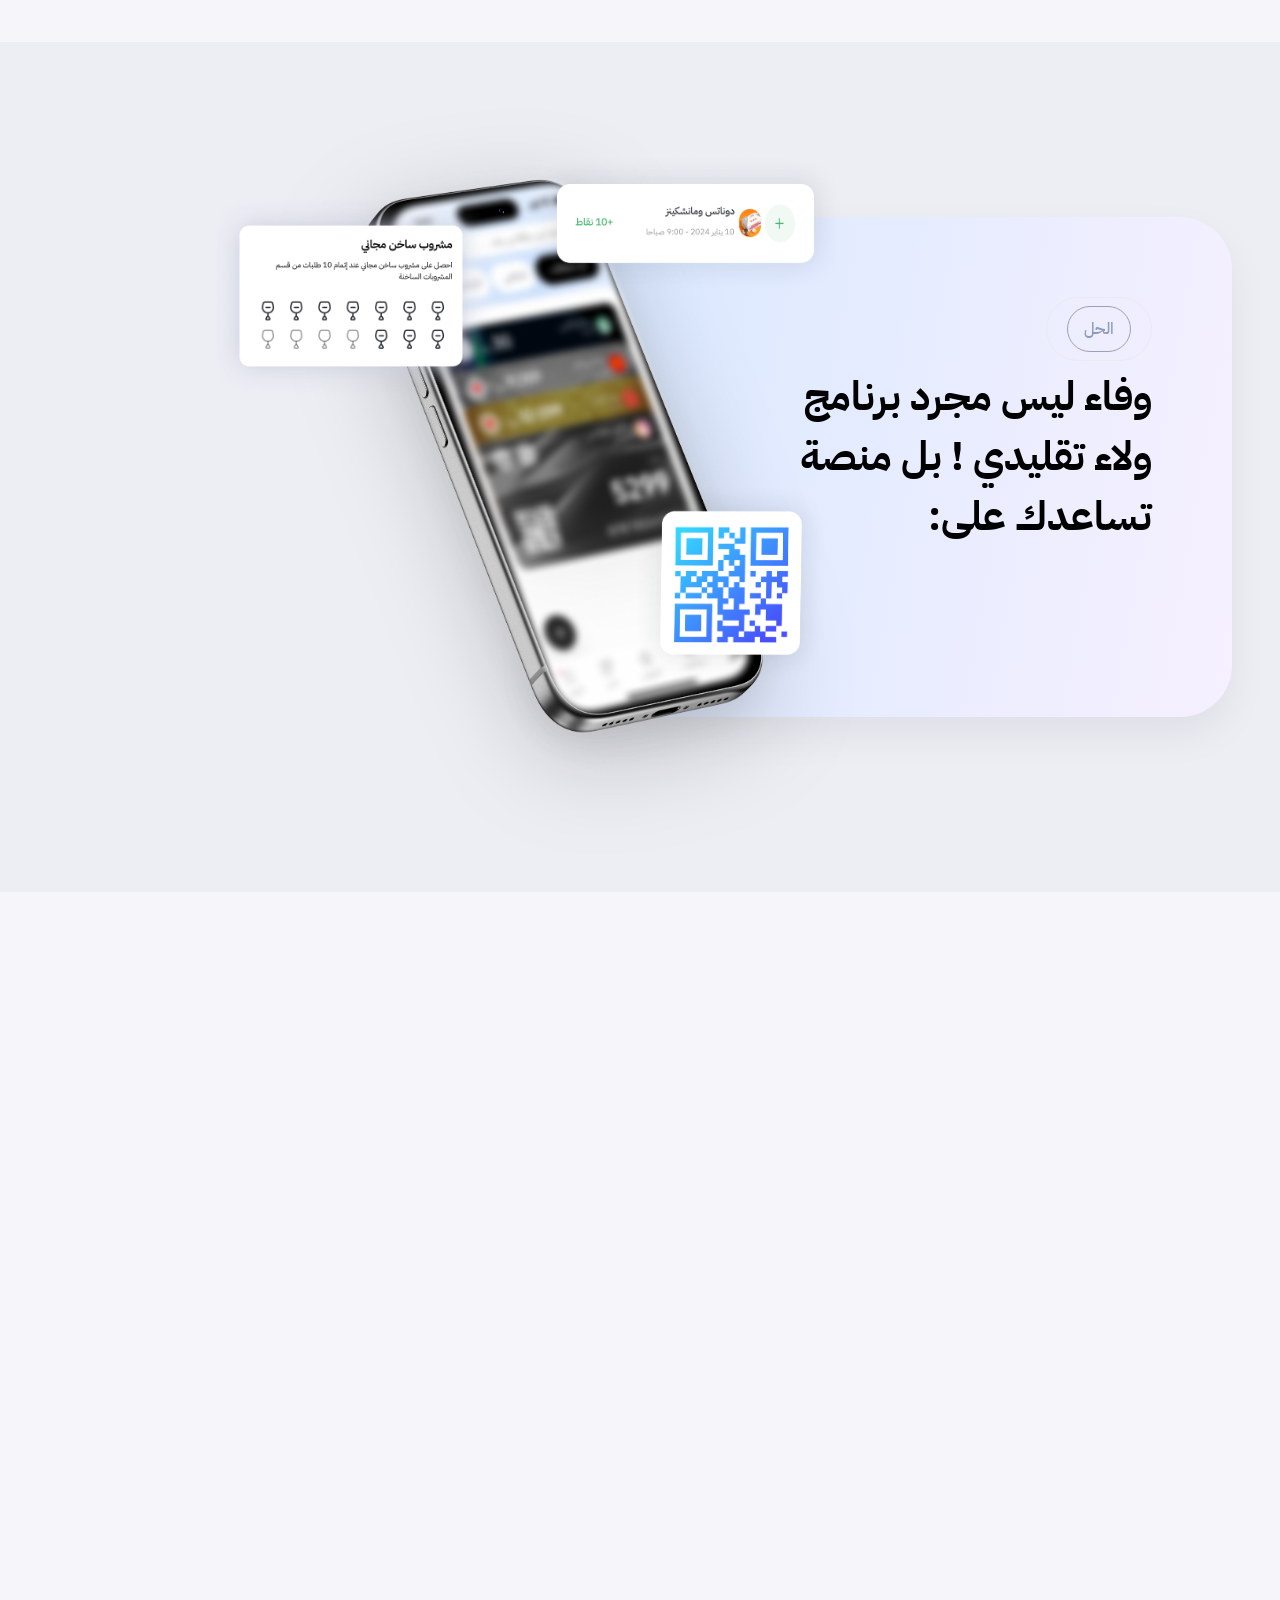
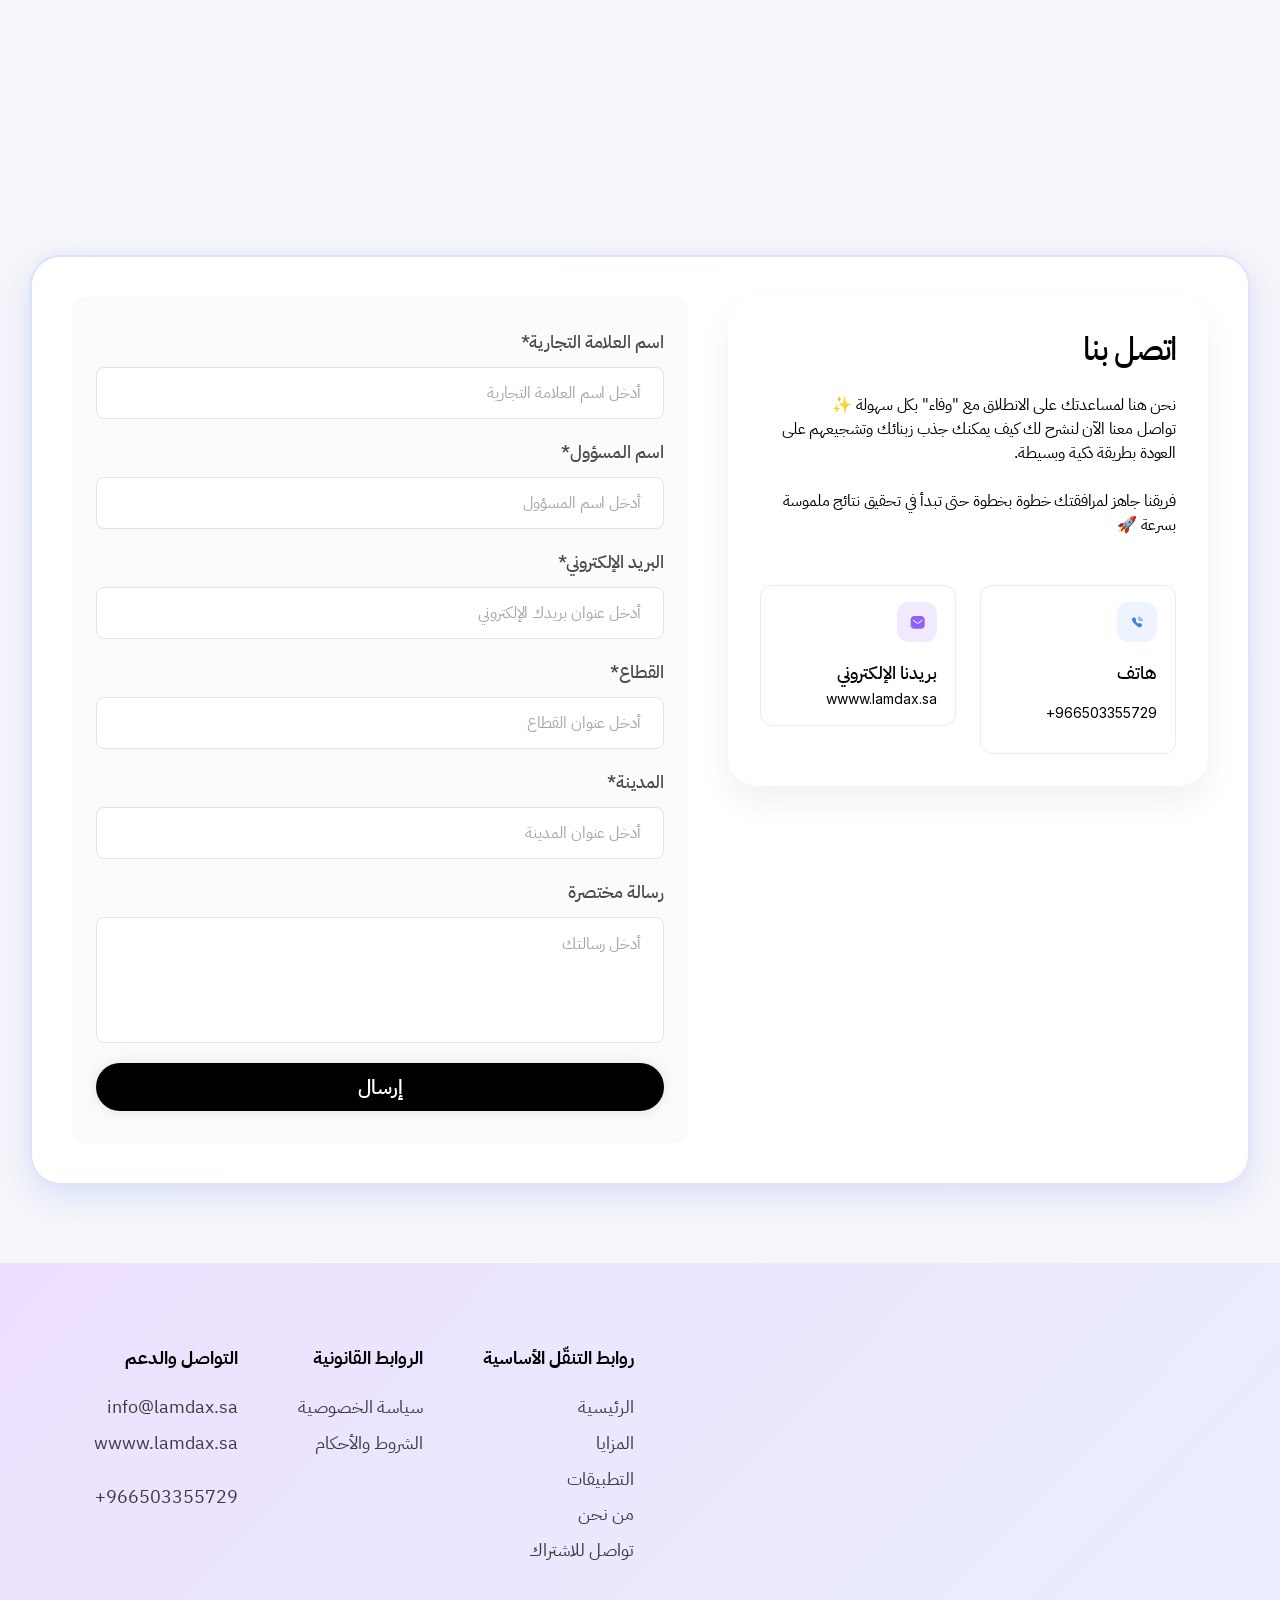
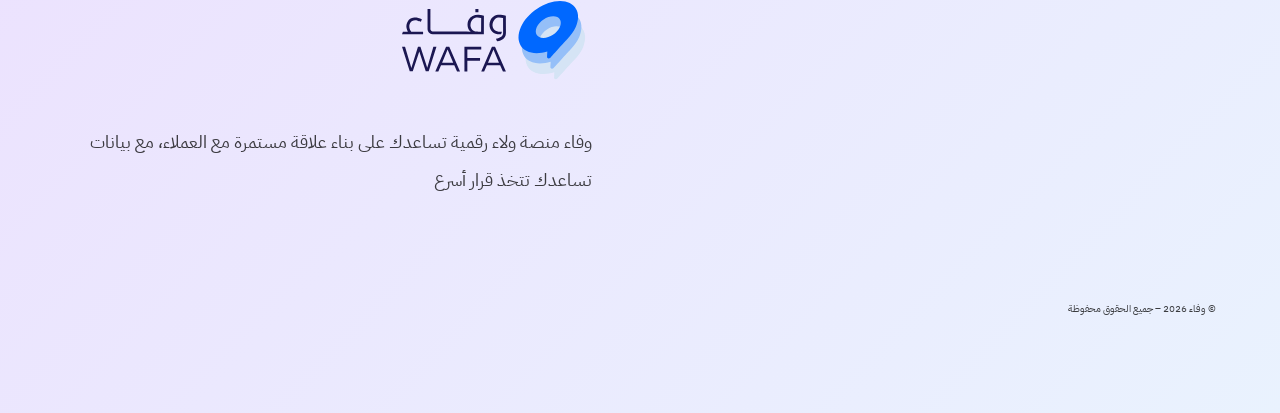
==== commit c59fa779: "Merge branch 'feature/Wafa-landing-UI-modifications-Animation-4327' into feature/html-design-initial" ====
--- a/index.html
+++ b/index.html
@@ -346,7 +346,7 @@
         <div class="text-wrapper-24">النتيجة</div>
       </div>
       <h2 class="text-wrapper-25">
-        زيادة ولاء العملاء وتكرار الزيارة،&nbsp;&nbsp;بأسلوب سهل ومناسب لنشاطك
+        زيادة ولاء العملاء وتكرار الزيارة،<br />بأسلوب سهل ومناسب لنشاطك
       </h2>
 
       <a class="nav-cta" href="#contact"> انضم إلى قائمة الانطلاق </a>
@@ -472,6 +472,8 @@
                   <input
                     class="real-input"
                     id="brand"
+                    maxlength="50"
+                    minlength="2"
                     name="brand"
                     placeholder="أدخل اسم العلامة التجارية"
                     required=""
@@ -489,7 +491,10 @@
                   <input
                     class="real-input"
                     id="manager"
+                    maxlength="50"
+                    minlength="2"
                     name="manager"
+                    pattern="[^0-9]*"
                     placeholder="أدخل اسم المسؤول"
                     required=""
                     type="text"
@@ -523,6 +528,7 @@
                   <input
                     class="real-input"
                     id="sector"
+                    maxlength="50"
                     name="sector"
                     placeholder="أدخل عنوان القطاع"
                     required=""
@@ -540,6 +546,7 @@
                   <input
                     class="real-input"
                     id="city"
+                    maxlength="50"
                     name="city"
                     placeholder="أدخل عنوان المدينة"
                     required=""
@@ -556,11 +563,13 @@
                 <textarea
                   class="real-textarea"
                   id="message"
+                  maxlength="500"
                   name="message"
                   placeholder="أدخل رسالتك"
                   rows="4"
                 ></textarea>
               </div>
+              <span class="field-error" id="message-error"> </span>
             </div>
             <!-- Success banner (hidden by default) -->
             <div class="form-success" id="form-success" style="display: none">
--- a/css/style.css
+++ b/css/style.css
@@ -329,13 +329,19 @@
 }
 
 /* ═══════════════════════ HERO ═══════════════════════ */
+
 .hero-section {
   max-width: 100%;
   margin: 0;
   padding: 80px 32px 0;
   text-align: center;
-  overflow: hidden;
+  overflow: visible;
   position: relative;
+  background: url("../imgs/Hero/hero-mobile-tablet-bg.png")
+    no-repeat center bottom / 100% auto;
+}
+.hero-section::before {
+  display: none;
 }
 /* Remove extra top-padding on first section after hero */
 .hero-section + .section {
@@ -344,6 +350,9 @@
 .hero-text-content {
   max-width: 900px;
   margin: 0 auto;
+  position: relative;
+  z-index: 2;
+  overflow: hidden;
 }
 .hero-title {
   font-family: "IBM Plex Sans Arabic", Helvetica;
@@ -369,7 +378,7 @@
 .hero-cta-area {
   display: flex;
   justify-content: center;
-  margin-bottom: 56px;
+  margin-bottom: 28px;
 }
 .hero-main-cta {
   display: inline-flex;
@@ -413,15 +422,16 @@
 /* Mockup container */
 .hero-mockup {
   position: relative;
+  width: 100%;
   max-width: 1100px;
   margin: 0 auto;
+  overflow: hidden;
   display: flex;
   flex-direction: row;
   direction: ltr; /* tablet LEFT, mobile RIGHT */
   align-items: flex-end;
   justify-content: center;
-  background: url("imgs/Hero/hero-mobile-tablet-bg.png") no-repeat center 30% /
-    110% auto;
+  z-index: 2;
   margin-bottom: -2px; /* kill any subpixel gap to next section */
 }
 
@@ -432,11 +442,12 @@
   bottom: 0;
   left: 0;
   right: 0;
-  height: 55%;
+  height: 34%;
   background: linear-gradient(
     to bottom,
-    transparent 0%,
-    rgba(246, 246, 250, 1) 90%
+    rgba(246, 246, 250, 0) 0%,
+    rgba(246, 246, 250, 0.72) 70%,
+    rgba(246, 246, 250, 0.98) 100%
   );
   z-index: 10;
   pointer-events: none;
@@ -448,7 +459,7 @@
   display: block;
   position: relative;
   z-index: 1;
-  filter: blur(2px) drop-shadow(0 20px 60px rgba(0, 0, 0, 0.1));
+  filter: blur(3.5px) drop-shadow(0 20px 60px rgba(0, 0, 0, 0.1));
   flex-shrink: 0;
 }
 
@@ -460,7 +471,7 @@
   z-index: 2;
   margin-left: -16%;
   margin-bottom: -1%;
-  filter: blur(1px) drop-shadow(0 16px 40px rgba(0, 0, 0, 0.18));
+  filter: blur(2.8px) drop-shadow(0 16px 40px rgba(0, 0, 0, 0.18));
   flex-shrink: 0;
 }
 
@@ -488,12 +499,12 @@
 .stats-subtitle {
   font-family: "IBM Plex Sans Arabic", Helvetica;
   font-weight: 400;
-  font-size: clamp(13px, 1.1vw, 18px);
+  font-size: clamp(15px, 1.22vw, 20px);
   color: #0a0a0aaa;
-  line-height: 1.75;
+  line-height: 1.9;
   direction: rtl;
   margin: 0;
-  max-width: 560px;
+  max-width: 690px;
 }
 
 .stats-grid {
@@ -520,7 +531,7 @@
 
 /* Image card */
 .stat-card--image {
-  background: #e0e0ec;
+  background: linear-gradient(140deg, #e8eefc 0%, #f2ecff 100%);
 }
 .stat-photo {
   width: 100%;
@@ -939,8 +950,9 @@
   text-align: center;
   direction: rtl;
   margin: 16px auto 16px;
-  max-width: 700px;
+  max-width: 620px;
   line-height: 1.4;
+  text-wrap: balance;
 }
 
 .result-section .nav-cta {
@@ -1068,6 +1080,7 @@
   display: flex;
   align-items: center;
   justify-content: space-between;
+  direction: rtl;
   gap: 8px;
   margin: 0;
   max-height: unset;
@@ -1213,6 +1226,7 @@
 
 .frame-9 {
   display: flex;
+  position: relative;
   align-items: flex-start;
   direction: rtl;
   gap: 40px;
@@ -1221,6 +1235,15 @@
   border-radius: 28px;
   box-shadow: 0px 0px 16px #0000000a;
   flex-wrap: wrap;
+}
+.frame-9::before {
+  content: "";
+  position: absolute;
+  inset: -2px;
+  border-radius: 30px;
+  background: linear-gradient(120deg, #d8e8ff 0%, #efe5ff 100%);
+  z-index: -1;
+  box-shadow: 0 12px 36px rgba(102, 133, 255, 0.18);
 }
 .frame-10 {
   display: flex;
@@ -2128,7 +2151,7 @@
   }
 
   .hero-section {
-    padding: 60px 24px 0;
+    padding: 80px 32px 0;
   }
   .hero-title {
     font-size: clamp(24px, 5vw, 40px);
@@ -2136,6 +2159,10 @@
   .hero-mobile-img {
     width: 28%;
     margin-left: -5%;
+  }
+
+  .hero-mockup {
+    max-width: 100%;
   }
 }
 
@@ -2223,6 +2250,10 @@
     margin-left: -4%;
   }
 
+  .hero-mockup {
+    max-width: 100%;
+  }
+
   .features-cards-row {
     gap: 16px;
   }
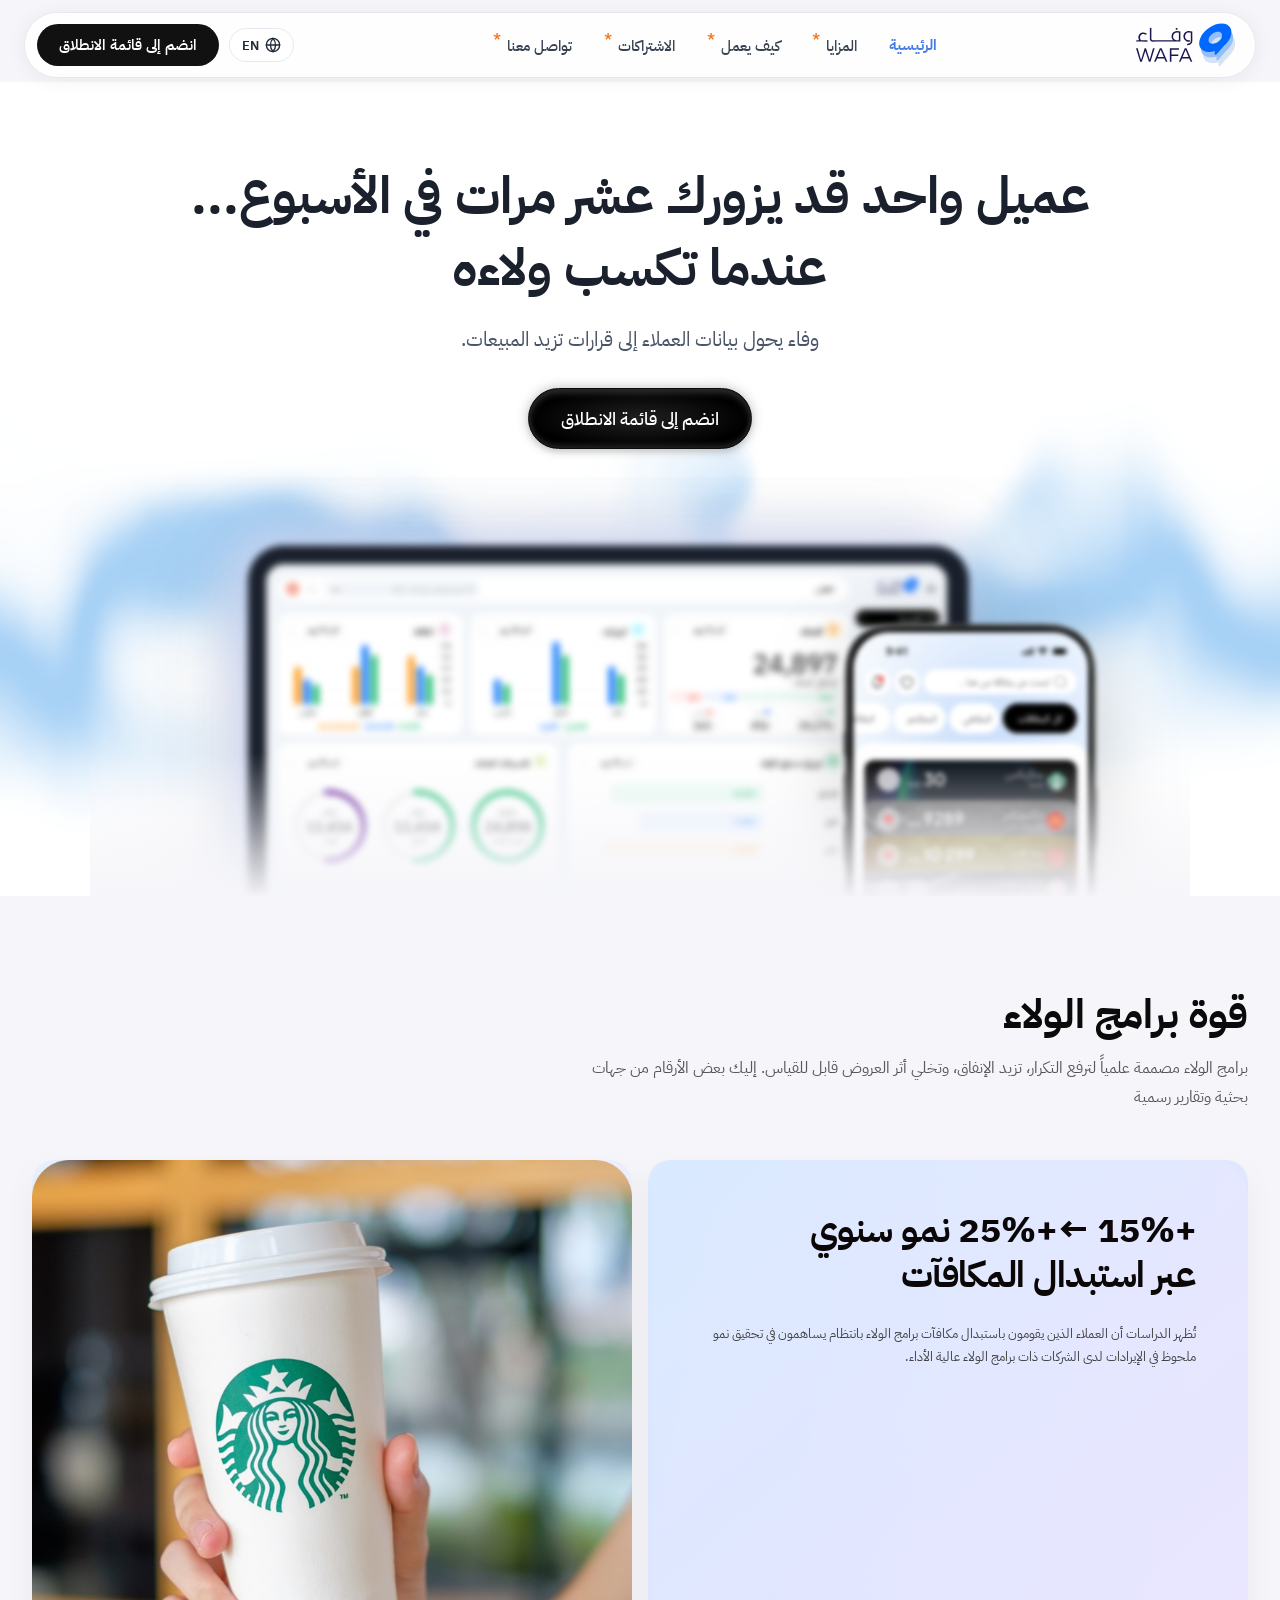
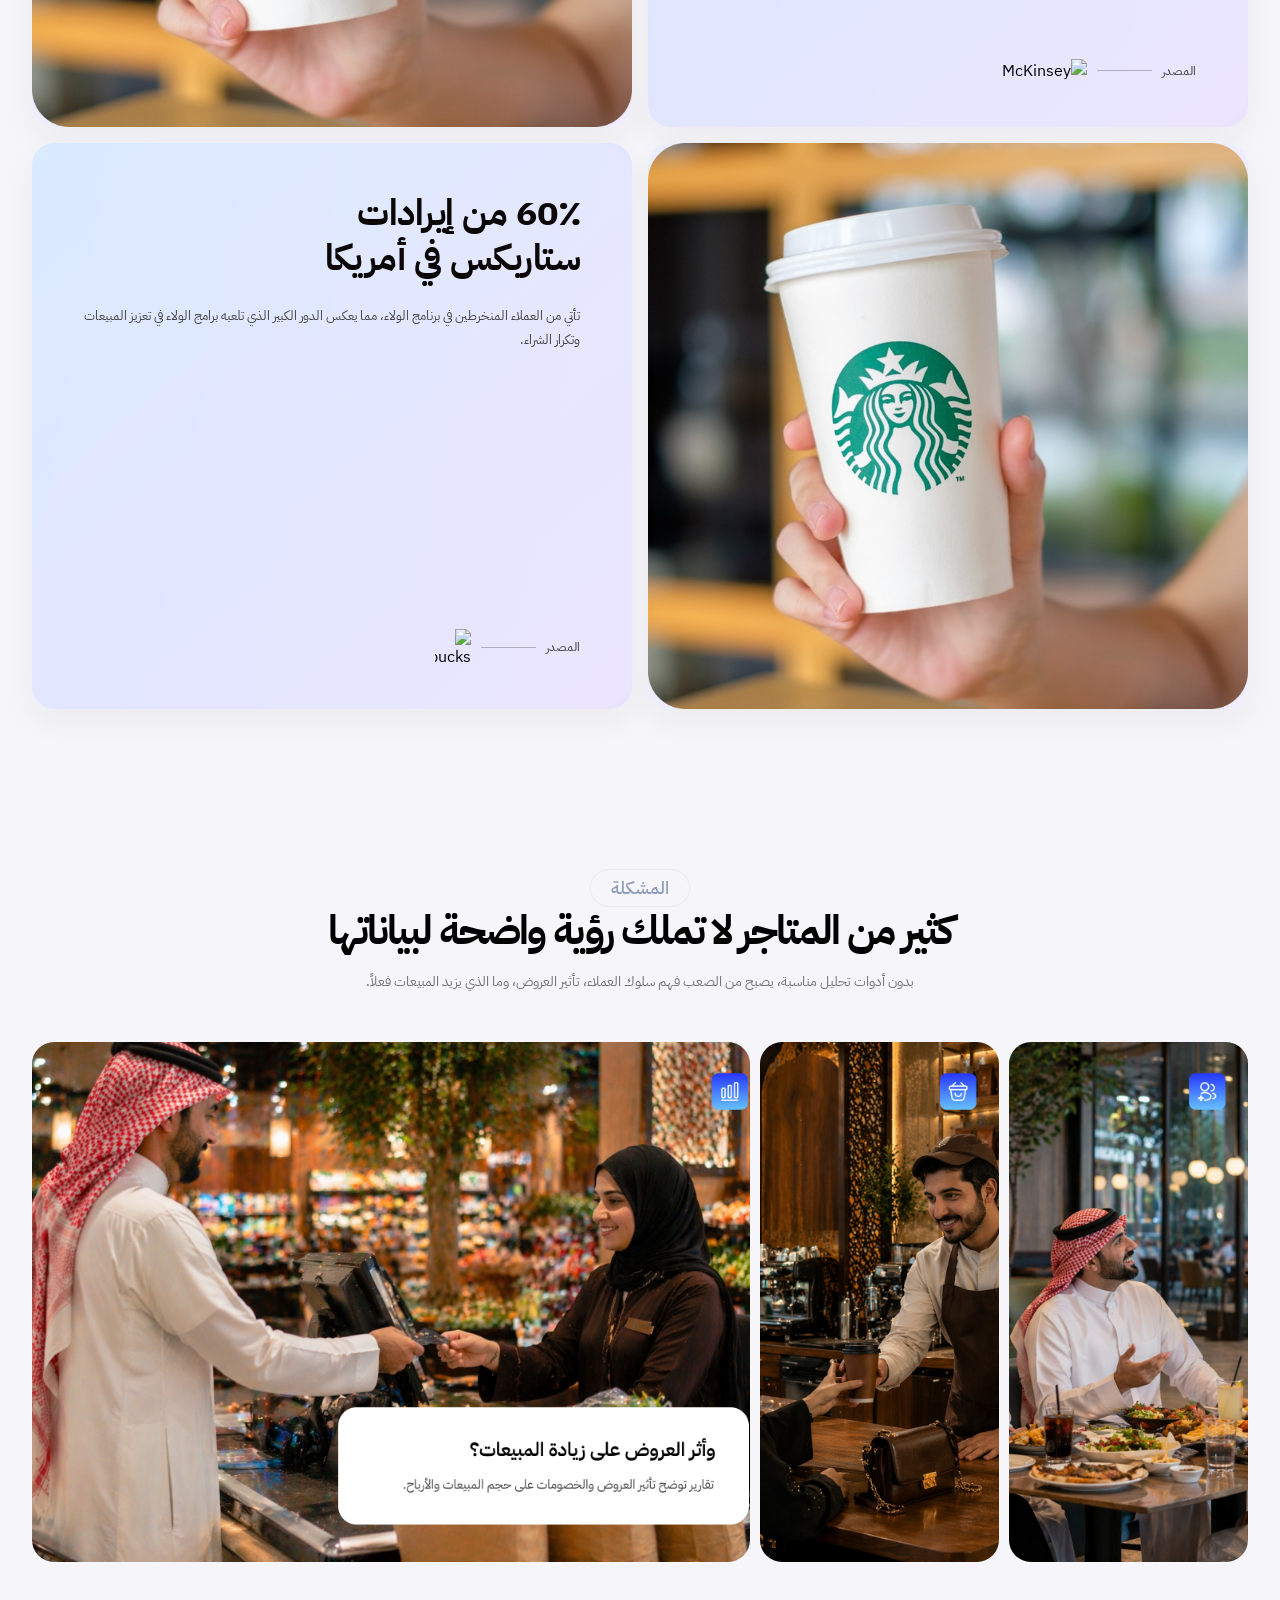
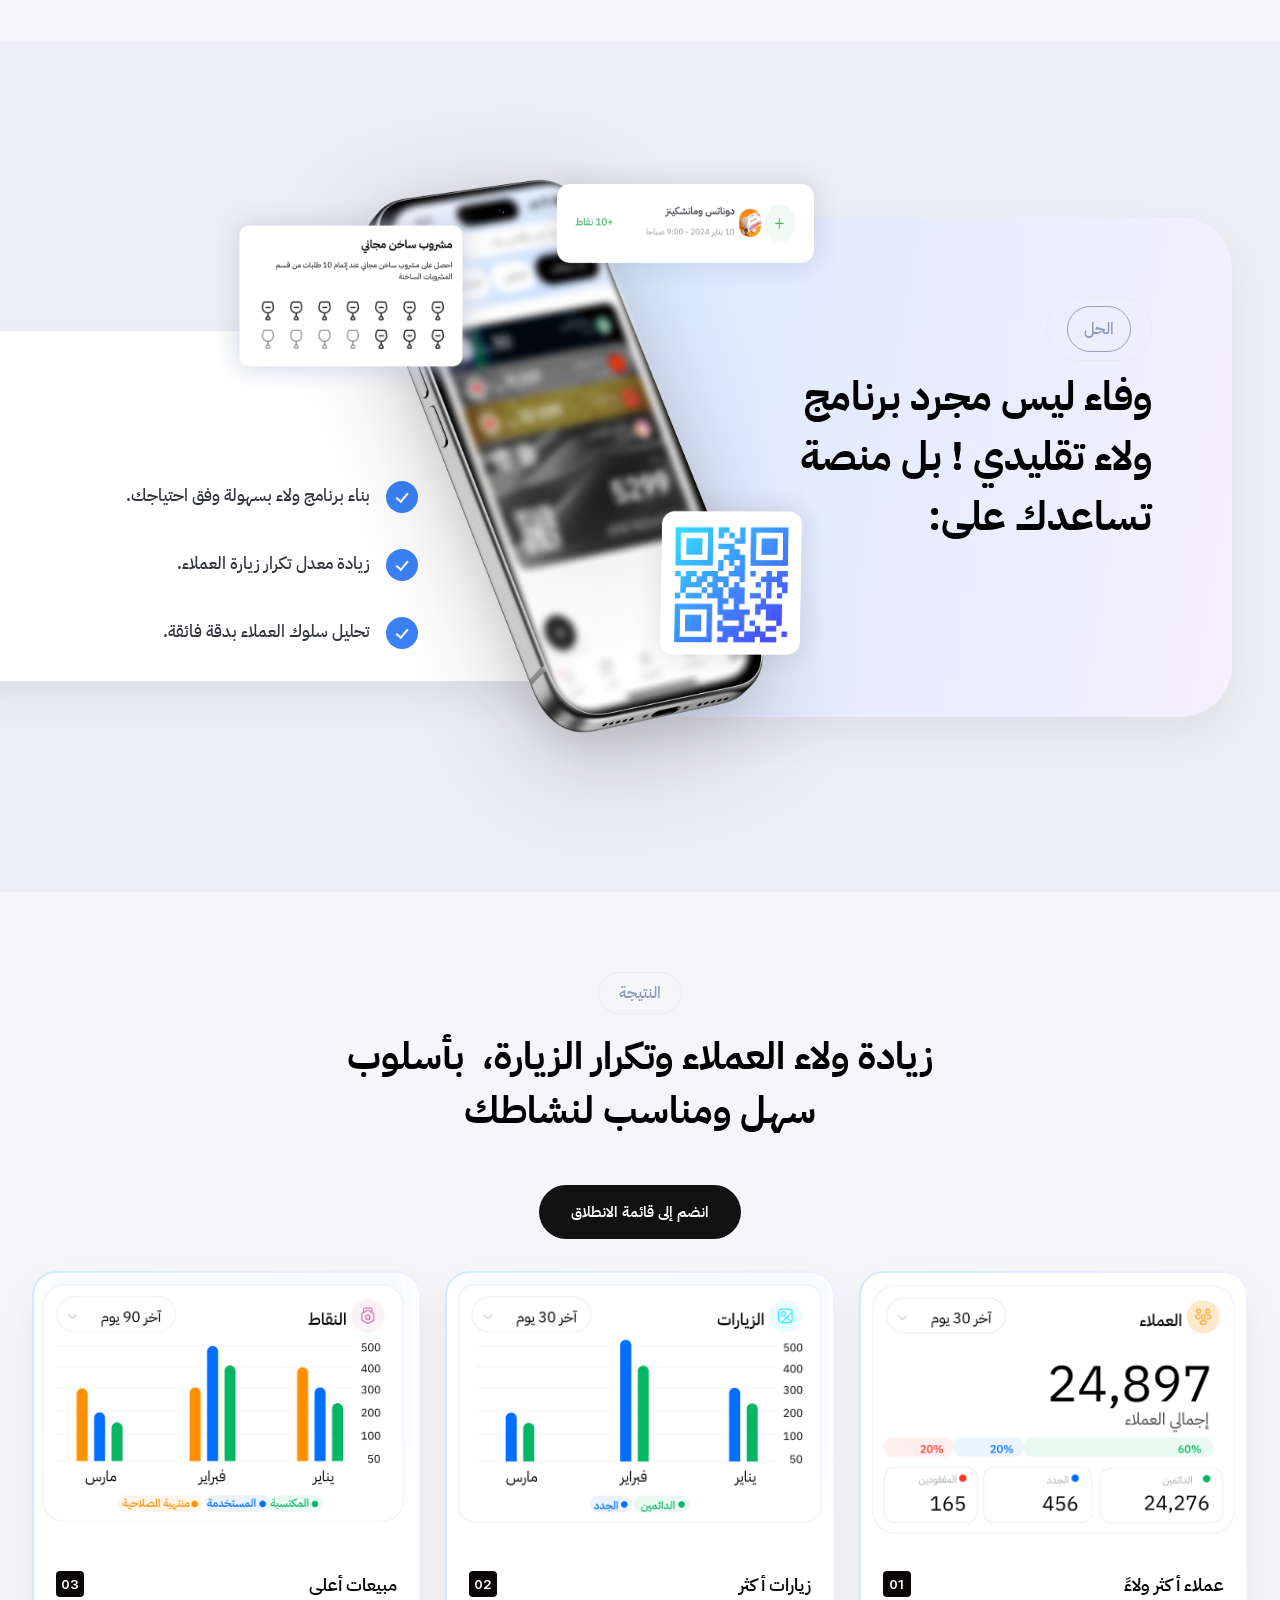
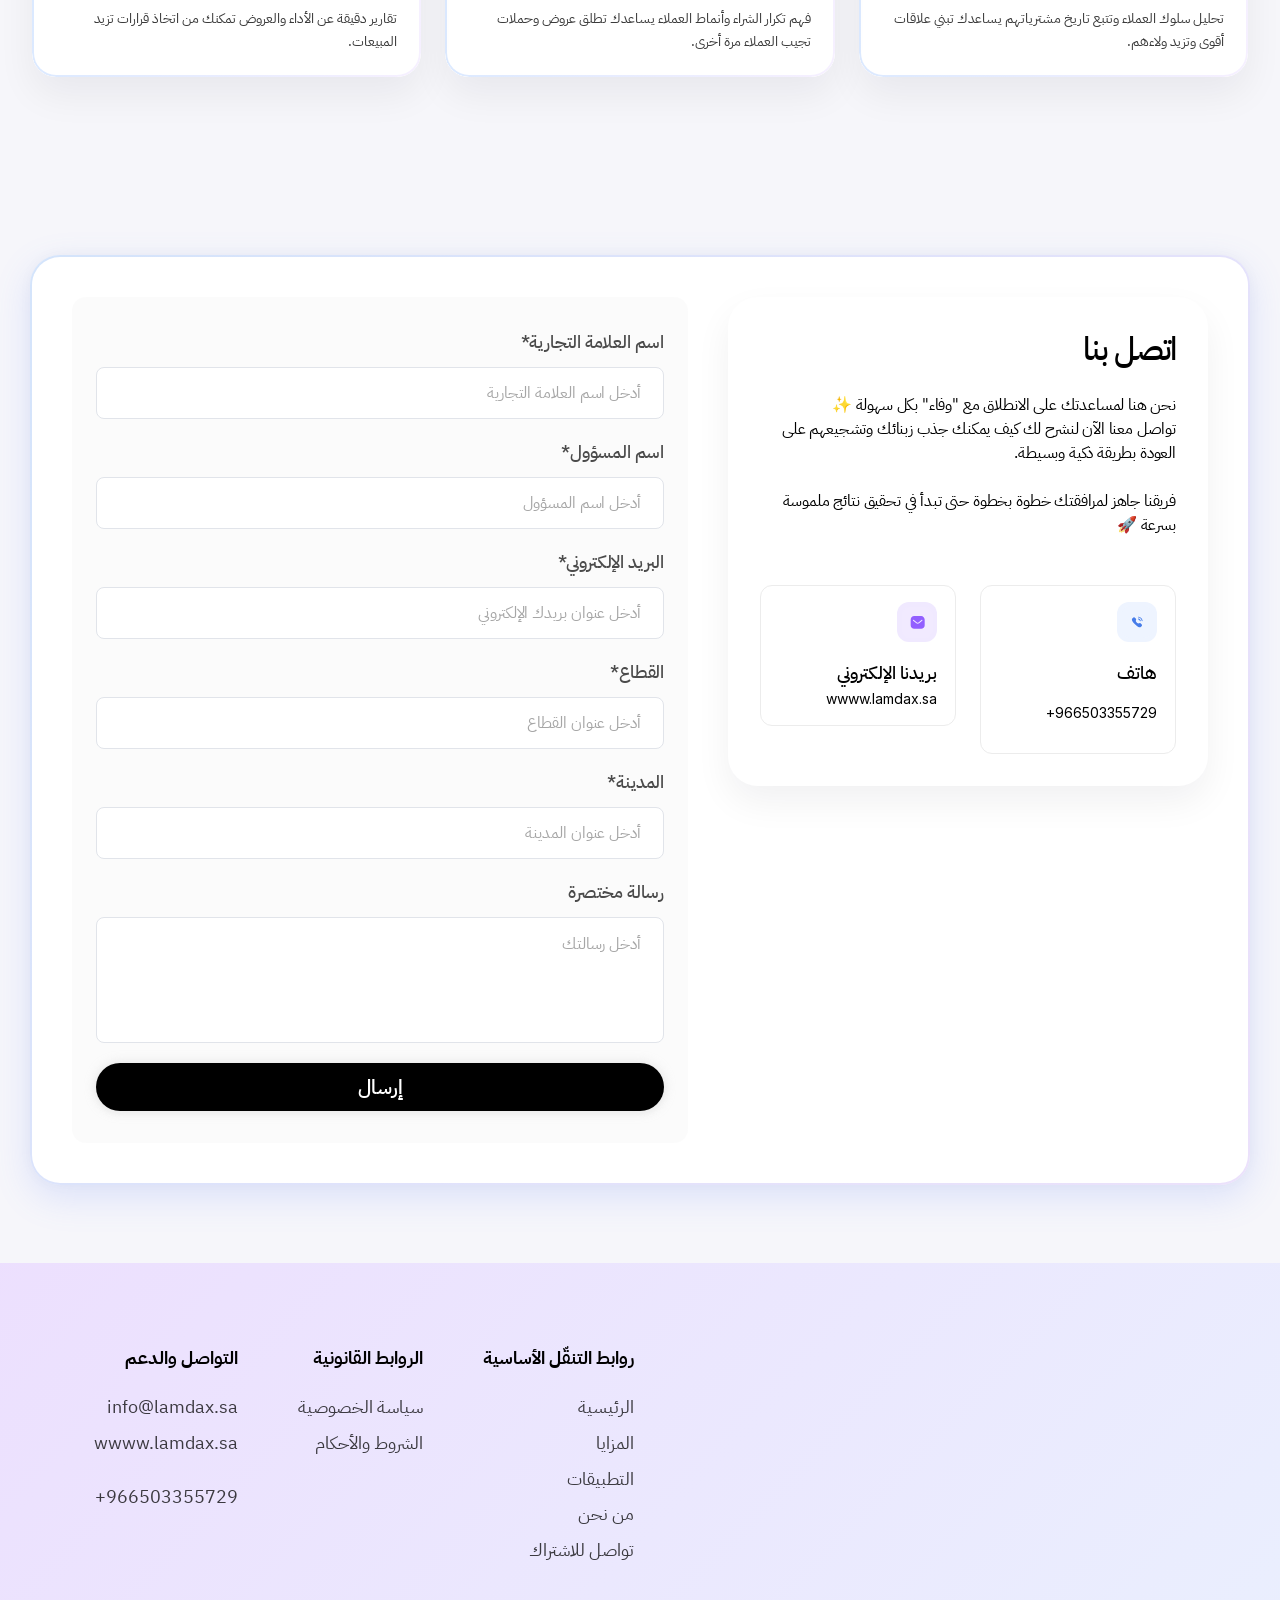
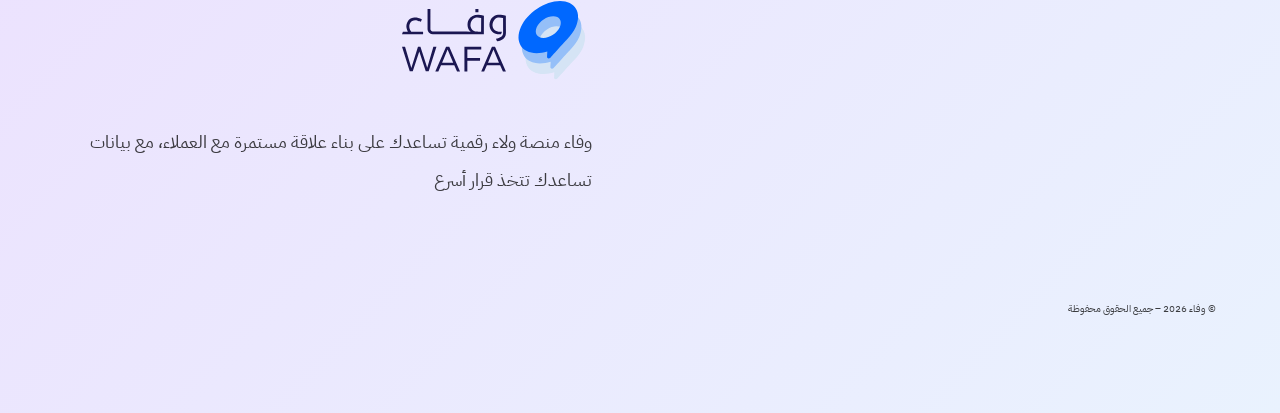
==== commit 492f3785: "Merged PR 2233: Add Inter variable and static font definitions to inter.css Add Inter variable and s" ====
--- a/index.html
+++ b/index.html
@@ -11,13 +11,13 @@
     <script src="/load.js"></script>
     <script src="/static/anima.min.js" type="module"></script>
   </head>
-  <body class="arabic-home">
+  <body>
     <!-- ═══════════════════════════════ NAVBAR ═══════════════════════════════ -->
     <header class="site-header" id="top">
       <nav class="nav-container">
-        <a class="nav-logo" href="index.html">
+        <div class="nav-logo">
           <img alt="وفاء" class="nav-logo-img" src="imgs/Wafaa Full Logo.svg" />
-        </a>
+        </div>
         <!-- Desktop Nav Links -->
         <ul class="nav-links" id="nav-links">
           <li>
@@ -346,7 +346,7 @@
         <div class="text-wrapper-24">النتيجة</div>
       </div>
       <h2 class="text-wrapper-25">
-        زيادة ولاء العملاء وتكرار الزيارة،<br />بأسلوب سهل ومناسب لنشاطك
+        زيادة ولاء العملاء وتكرار الزيارة،&nbsp;&nbsp;بأسلوب سهل ومناسب لنشاطك
       </h2>
 
       <a class="nav-cta" href="#contact"> انضم إلى قائمة الانطلاق </a>
@@ -641,13 +641,11 @@
             </div>
           </div>
           <div class="frame-33">
-            <a href="index.html" aria-label="العودة إلى الصفحة الرئيسية">
-              <img
-                alt="وفاء"
-                class="wafaa-full-logo"
-                src="imgs/Wafaa Full Logo.svg"
-              />
-            </a>
+            <img
+              alt="وفاء"
+              class="wafaa-full-logo"
+              src="imgs/Wafaa Full Logo.svg"
+            />
             <p class="text-wrapper-22">
               وفاء منصة ولاء رقمية تساعدك على بناء علاقة مستمرة مع العملاء، مع
               بيانات تساعدك تتخذ قرار أسرع
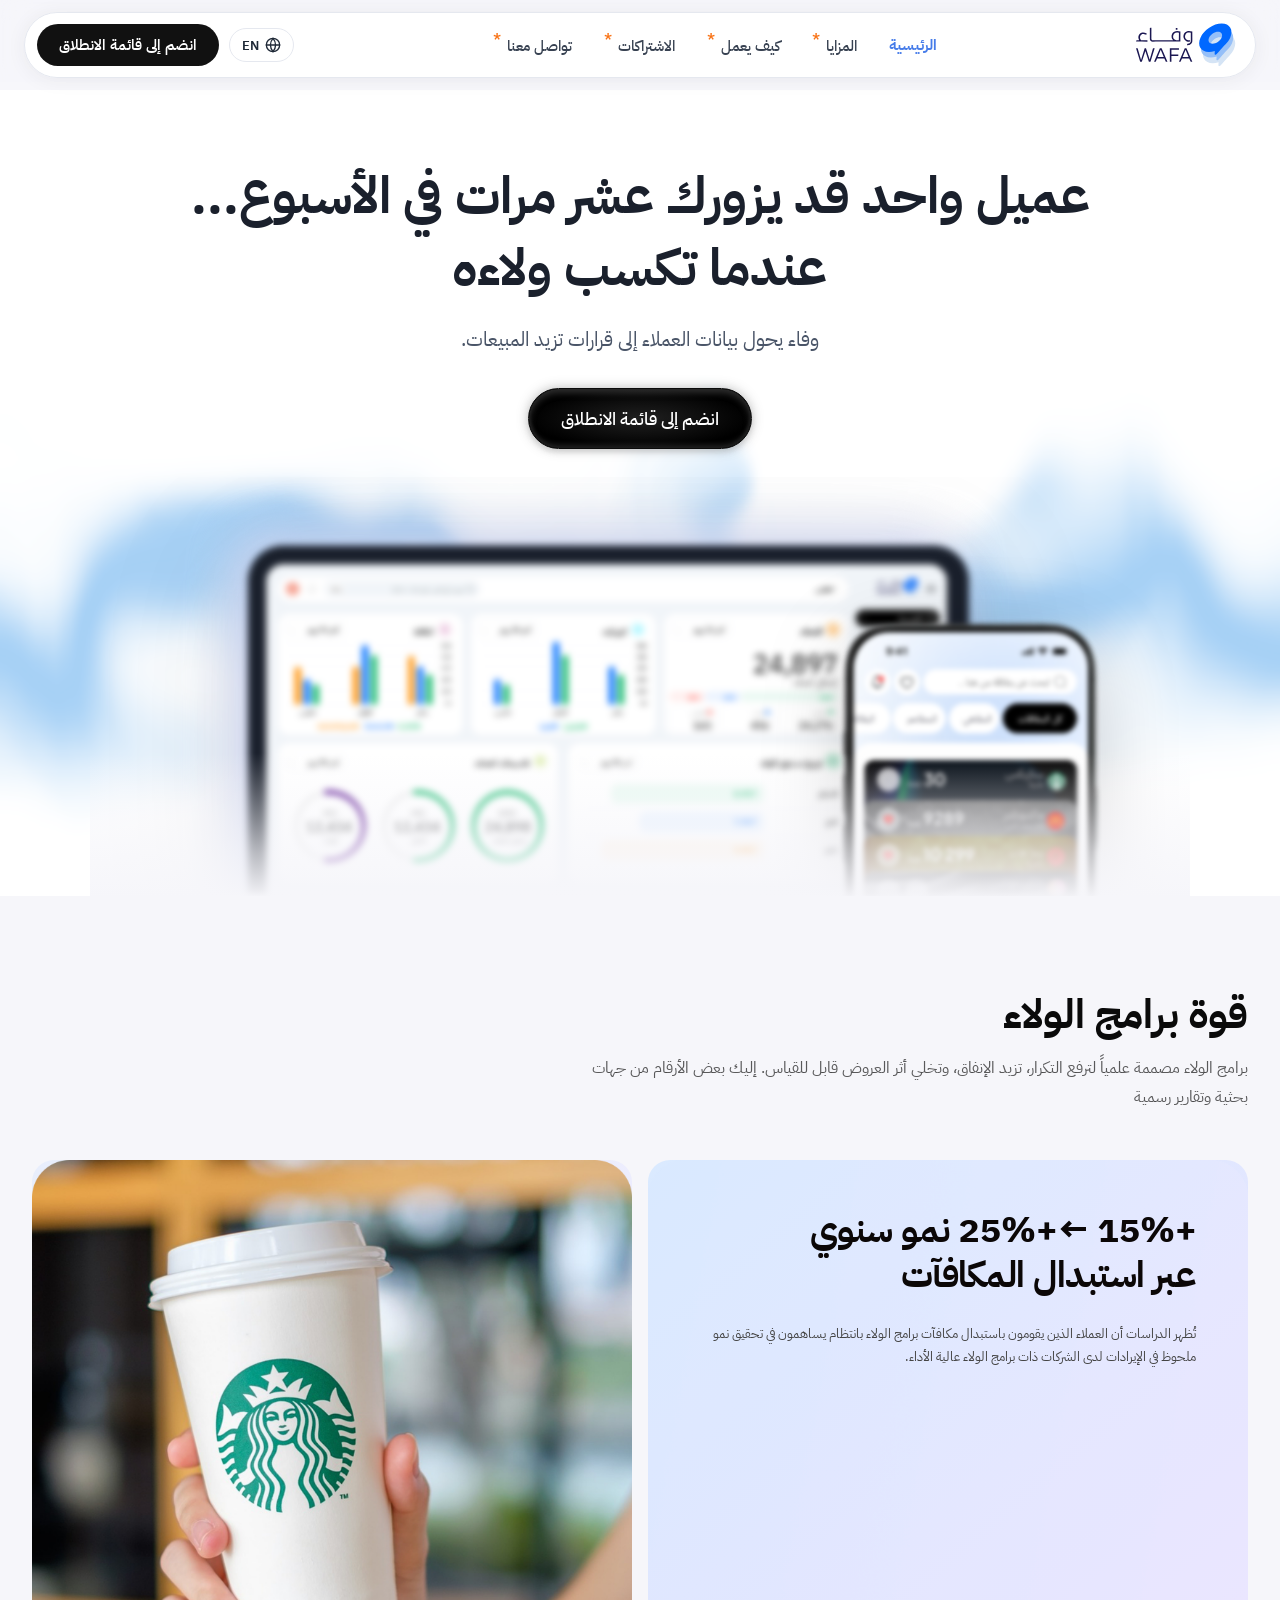
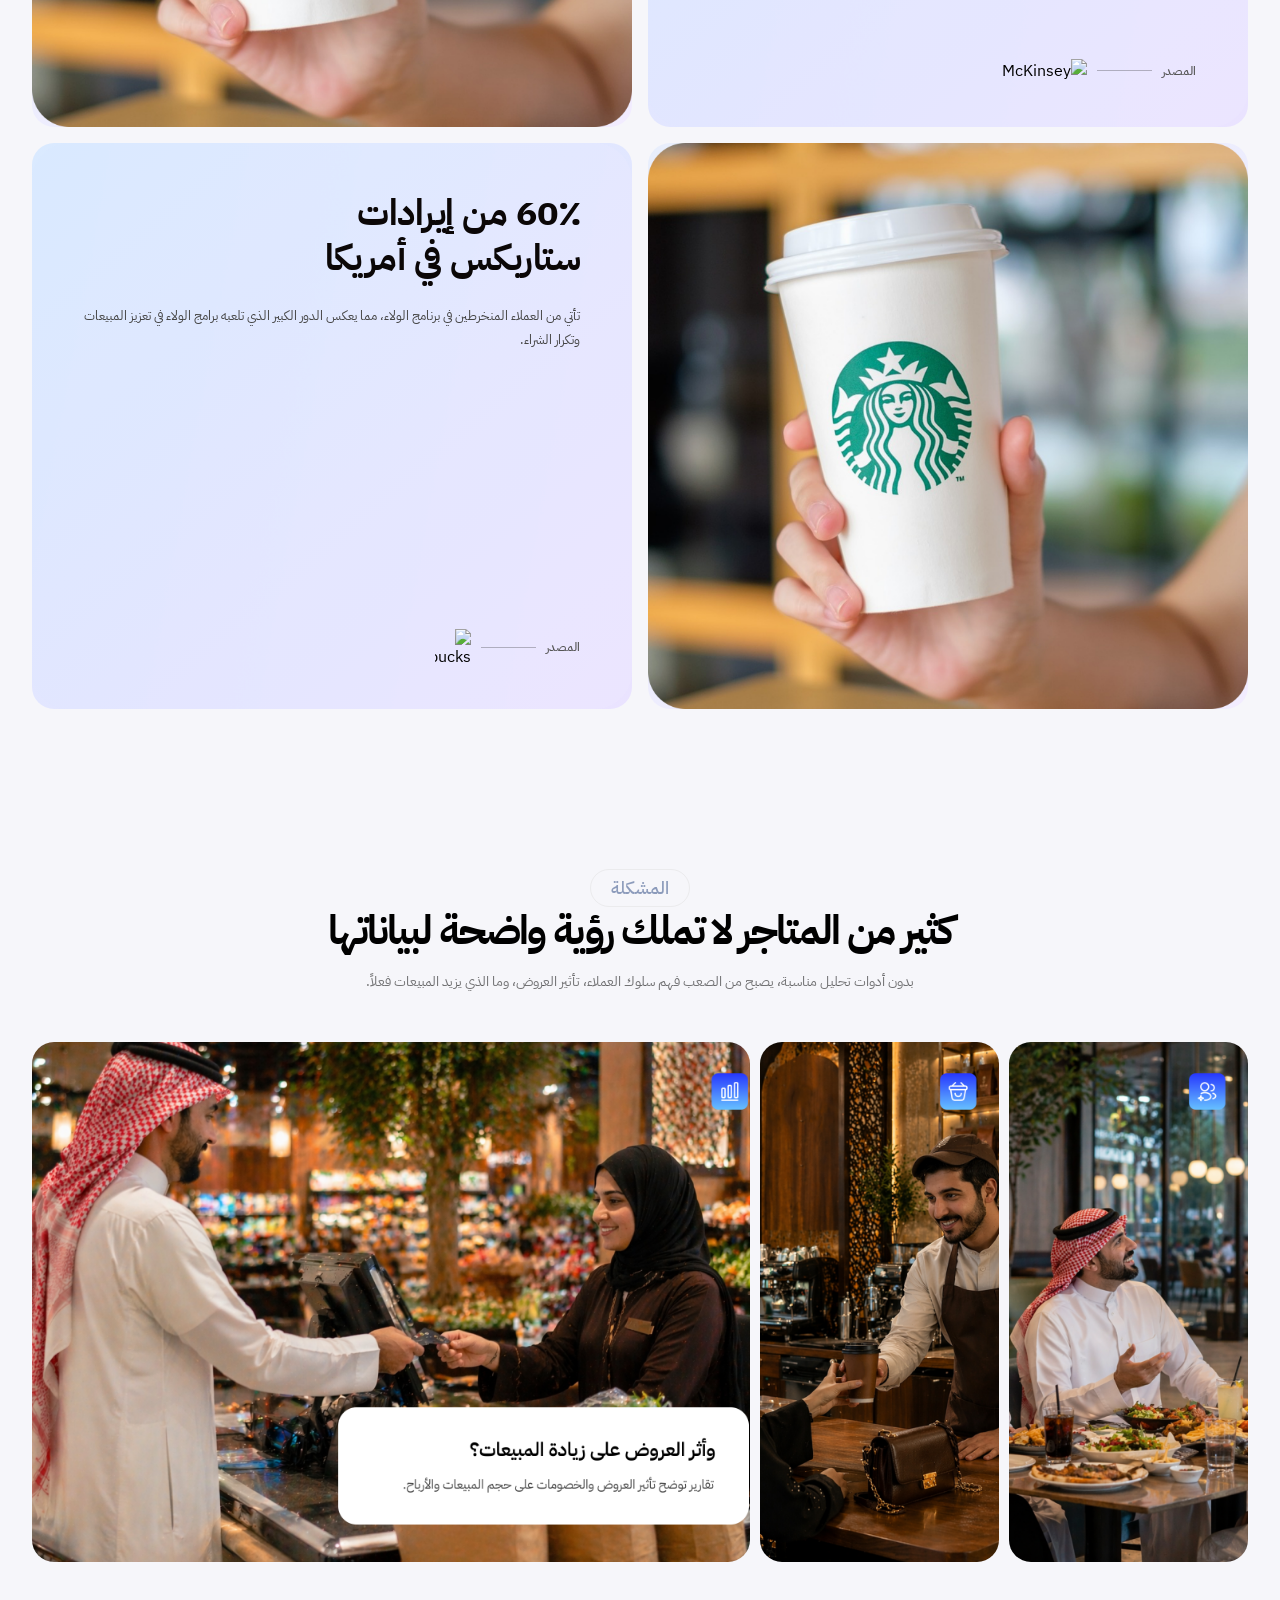
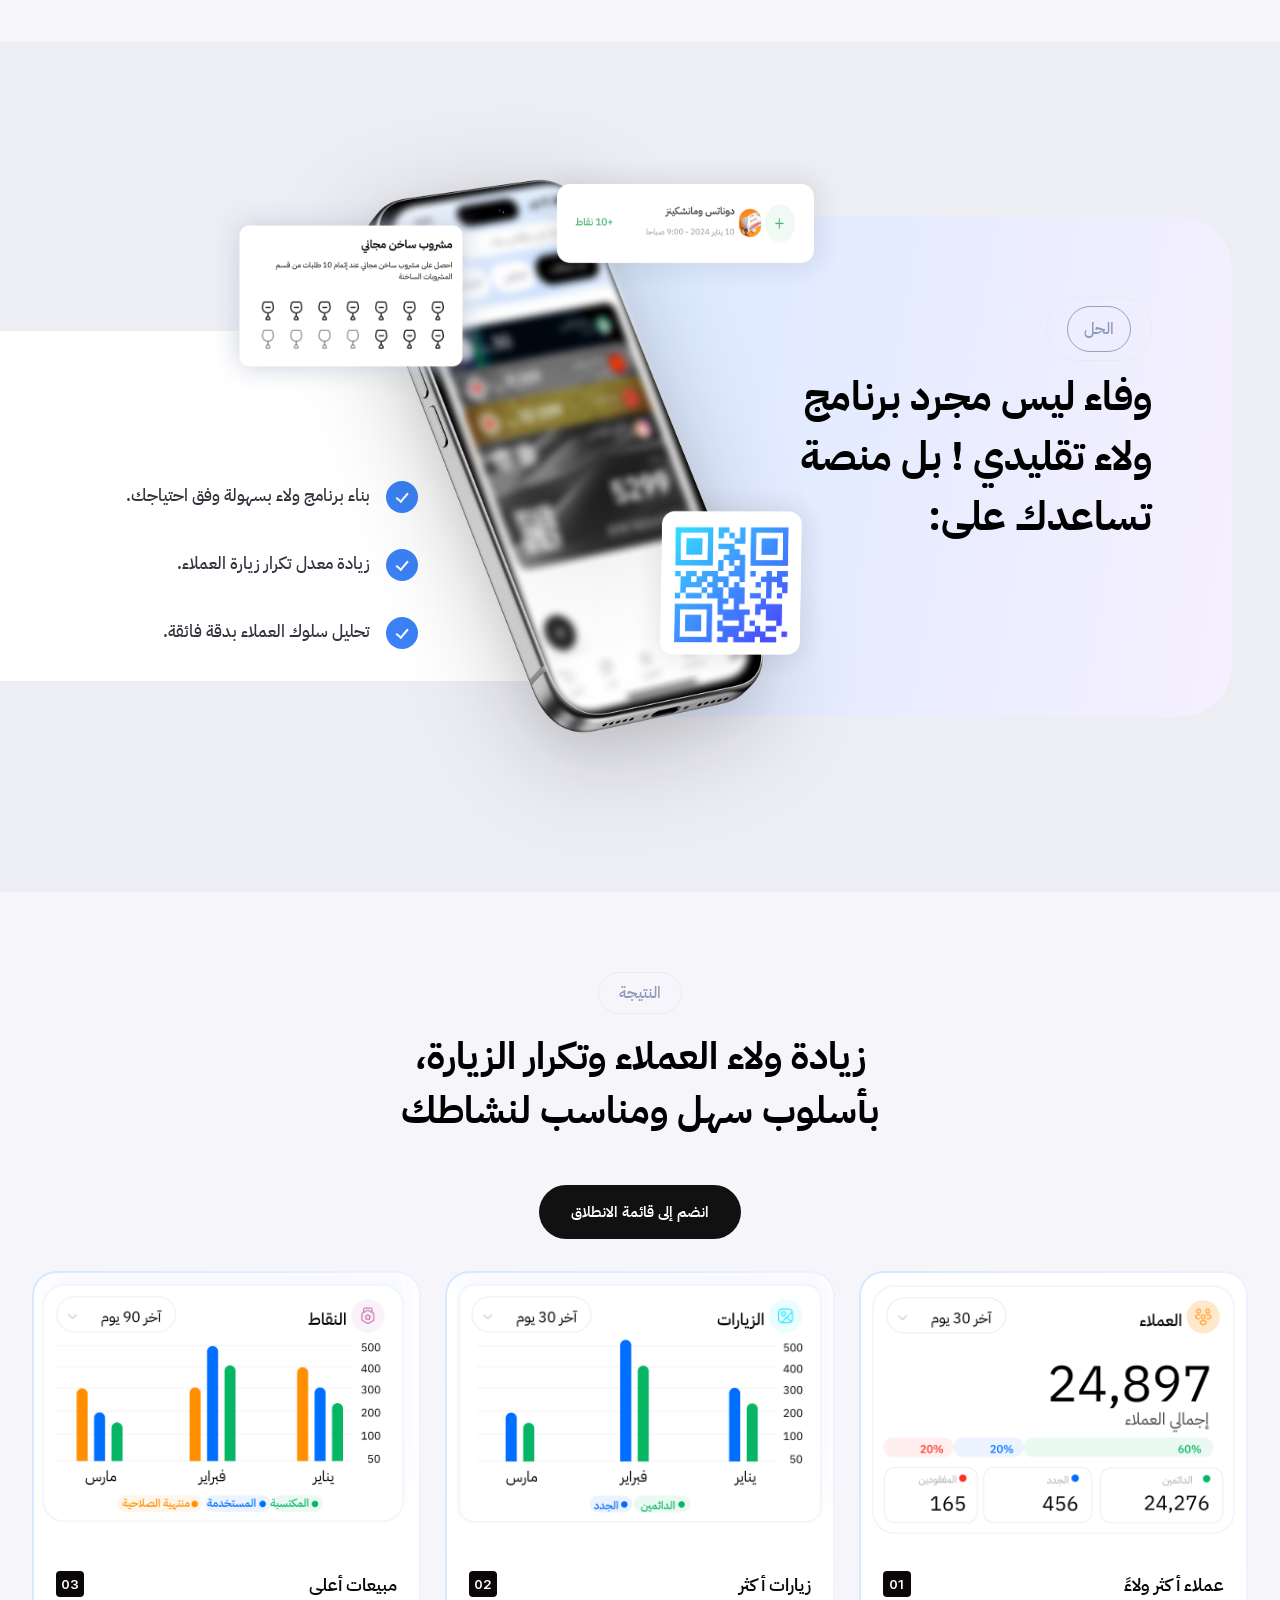
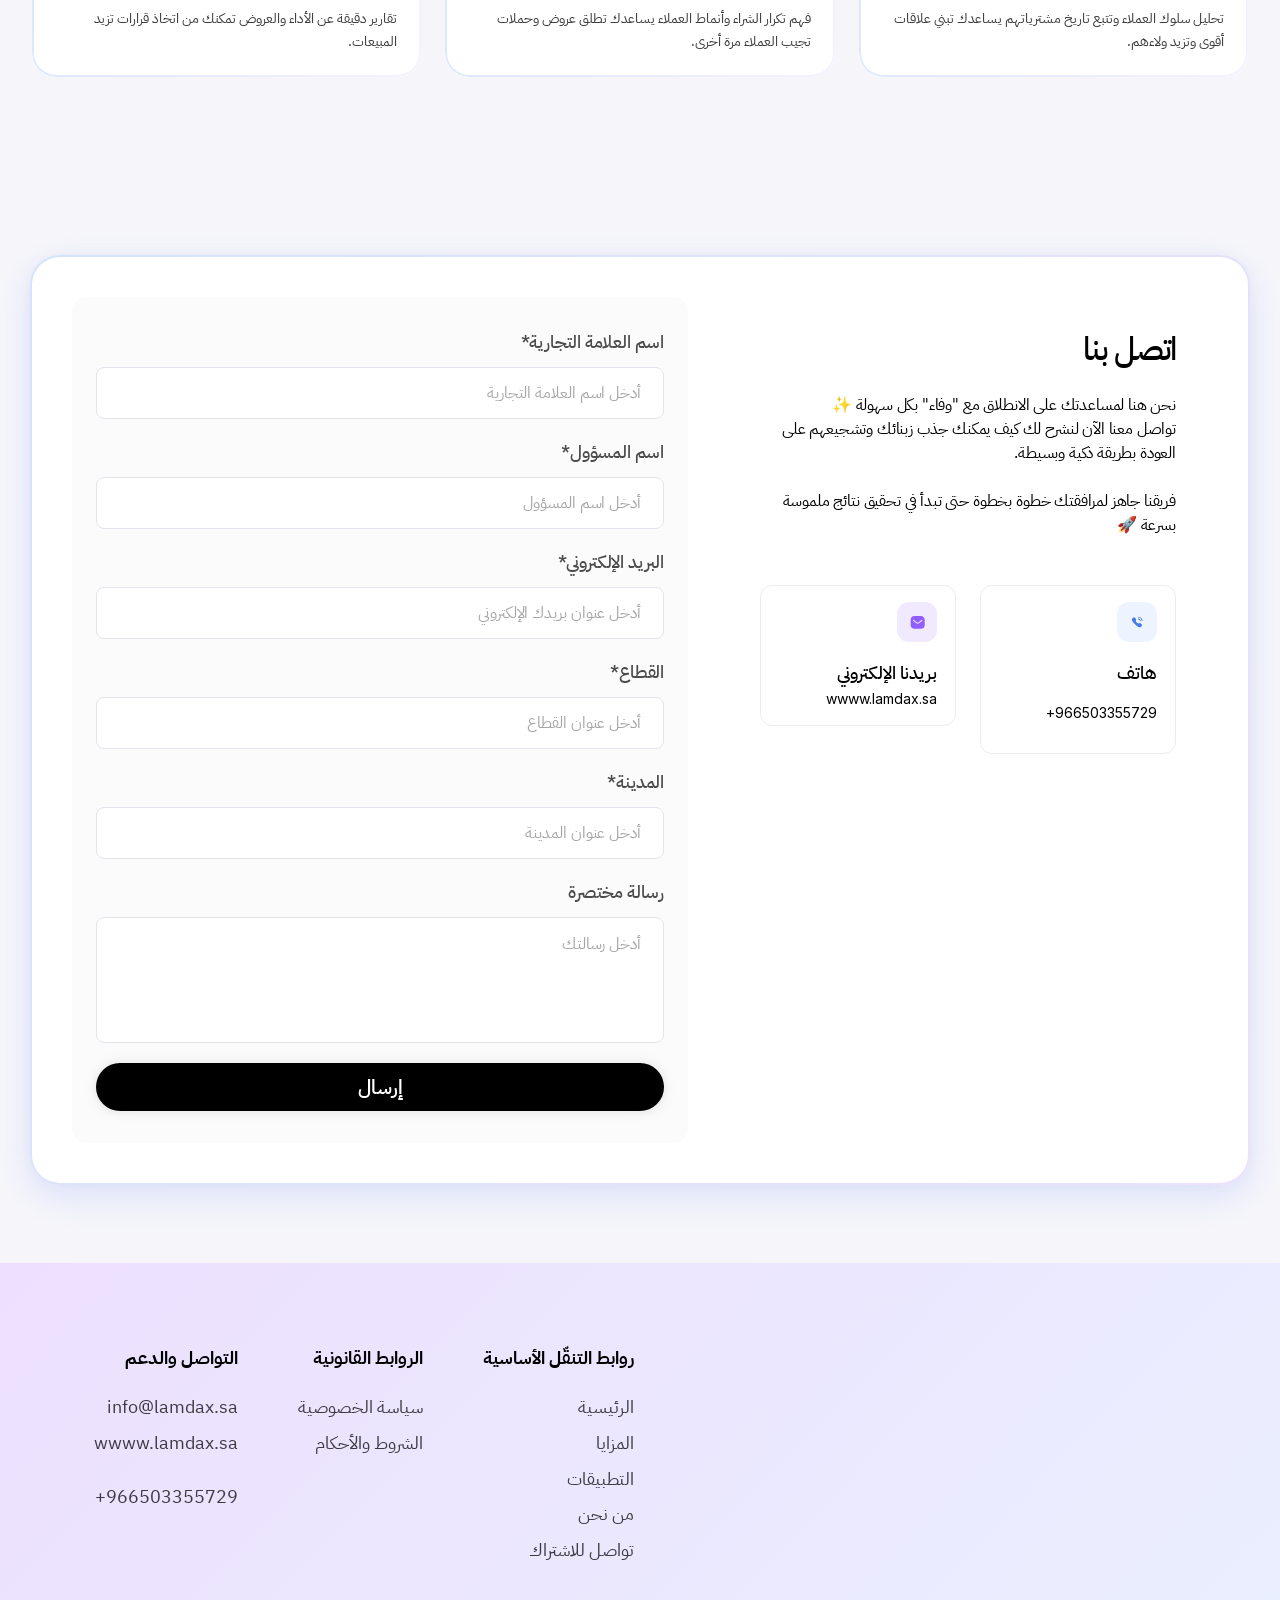
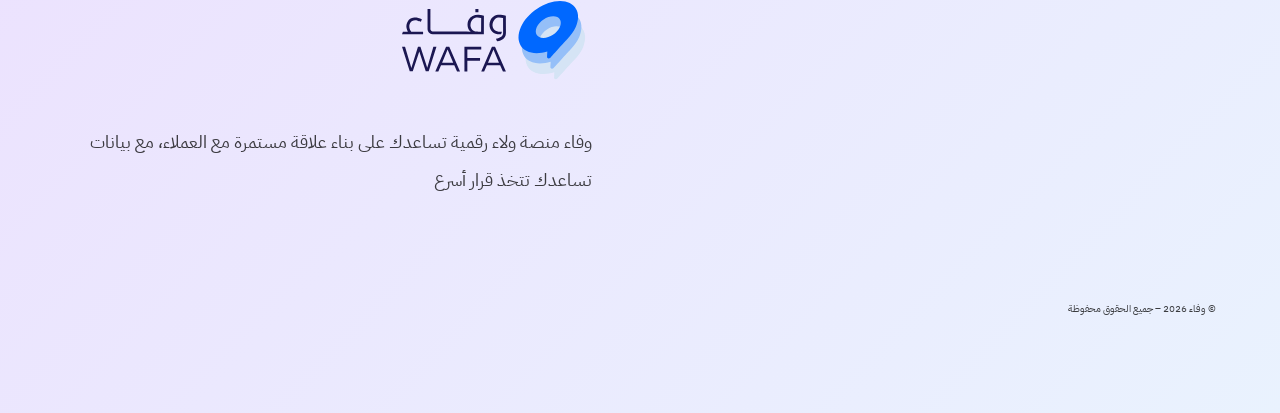
==== commit 30966e02: "Merged PR 2234: Refactor code structure for improved readability and maintainability Refactor code s" ====
--- a/index.html
+++ b/index.html
@@ -346,7 +346,7 @@
         <div class="text-wrapper-24">النتيجة</div>
       </div>
       <h2 class="text-wrapper-25">
-        زيادة ولاء العملاء وتكرار الزيارة،&nbsp;&nbsp;بأسلوب سهل ومناسب لنشاطك
+        زيادة ولاء العملاء وتكرار الزيارة،<br />بأسلوب سهل ومناسب لنشاطك
       </h2>
 
       <a class="nav-cta" href="#contact"> انضم إلى قائمة الانطلاق </a>
--- a/css/style.css
+++ b/css/style.css
@@ -6,14 +6,6 @@
 }
 html {
   scroll-behavior: smooth;
-}
-:root {
-  --motion-dur-fast: 0.2s;
-  --motion-dur-medium: 0.25s;
-  --motion-dur-reveal: 0.55s;
-  --motion-ease: cubic-bezier(0.22, 1, 0.36, 1);
-  --motion-shadow-soft: 0 12px 24px rgba(15, 23, 42, 0.08);
-  --motion-shadow-medium: 0 22px 44px rgba(15, 23, 42, 0.1);
 }
 body {
   margin: 0;
@@ -45,15 +37,10 @@
   left: 0;
   right: 0;
   z-index: 1000;
+  background: rgba(246, 246, 250, 0.82);
+  backdrop-filter: blur(14px);
+  -webkit-backdrop-filter: blur(14px);
   padding: 12px 24px;
-}
-
-@media (min-width: 901px) {
-  .arabic-home .site-header {
-    background: transparent;
-    backdrop-filter: none;
-    -webkit-backdrop-filter: none;
-  }
 }
 
 .nav-container {
@@ -68,12 +55,15 @@
   border: 1px solid #e5e8ef;
   border-radius: 60px;
   box-shadow: 0 2px 20px rgba(0, 0, 0, 0.06);
-  transition: box-shadow 0.2s ease;
+  transition:
+    background 0.2s,
+    box-shadow 0.2s;
 }
 
 .nav-container:hover,
 .nav-container:focus-within,
 .site-header:hover .nav-container {
+  background: rgba(255, 255, 255, 1);
   box-shadow: 0 4px 24px rgba(0, 0, 0, 0.09);
 }
 
@@ -103,13 +93,13 @@
   padding: 8px 14px;
   border-radius: 40px;
   transition:
-    color var(--motion-dur-fast),
-    transform var(--motion-dur-fast) var(--motion-ease);
+    color 0.2s,
+    background 0.2s;
   white-space: nowrap;
 }
 .nav-link:hover {
-  color: #5f82c8;
-  transform: translateY(-1px);
+  color: #1a202c;
+  background: rgba(0, 0, 0, 0.05);
 }
 .nav-link.active {
   color: #467ce9;
@@ -146,13 +136,13 @@
   font-size: 13px;
   line-height: 1;
   transition:
-    color var(--motion-dur-fast),
-    transform var(--motion-dur-fast) var(--motion-ease),
-    box-shadow var(--motion-dur-fast) var(--motion-ease);
+    background 0.2s,
+    transform 0.2s,
+    box-shadow 0.2s;
 }
 
 .lang-switch:hover {
-  color: #467ce9;
+  background: rgba(255, 255, 255, 1);
   transform: translateY(-1px);
   box-shadow: 0 2px 10px rgba(0, 0, 0, 0.08);
 }
@@ -179,14 +169,12 @@
   font-size: 15px;
   white-space: nowrap;
   transition:
-    color var(--motion-dur-fast),
-    transform var(--motion-dur-fast) var(--motion-ease),
-    box-shadow var(--motion-dur-fast) var(--motion-ease);
+    background 0.2s,
+    opacity 0.2s;
 }
 .nav-cta:hover {
-  color: #d7e8ff;
-  transform: translateY(-1px);
-  box-shadow: var(--motion-shadow-soft);
+  background: #222;
+  opacity: 0.9;
 }
 
 /* Hamburger */
@@ -257,13 +245,10 @@
   font-size: 17px;
   color: #374151;
   border-radius: 10px;
-  transition:
-    color var(--motion-dur-fast) var(--motion-ease),
-    transform var(--motion-dur-fast) var(--motion-ease);
+  transition: background 0.2s;
 }
 .mobile-nav-link:hover {
-  color: #5f82c8;
-  transform: translateY(-1px);
+  background: rgba(0, 0, 0, 0.05);
 }
 
 .mobile-cta {
@@ -279,15 +264,10 @@
   font-weight: 600;
   font-size: 16px;
   text-align: center;
-  transition:
-    color var(--motion-dur-fast) var(--motion-ease),
-    transform var(--motion-dur-fast) var(--motion-ease),
-    box-shadow var(--motion-dur-fast) var(--motion-ease);
+  transition: opacity 0.2s;
 }
 .mobile-cta:hover {
-  color: #d7e8ff;
-  transform: translateY(-1px);
-  box-shadow: var(--motion-shadow-soft);
+  opacity: 0.85;
 }
 
 /* Overlay */
@@ -308,24 +288,6 @@
   max-width: 1400px;
   margin: 0 auto;
   position: relative;
-}
-
-.motion-reveal {
-  opacity: 1;
-  transform: translateY(0);
-  transition:
-    opacity var(--motion-dur-reveal) var(--motion-ease),
-    transform var(--motion-dur-reveal) var(--motion-ease);
-}
-
-.motion-reveal.is-reveal-ready {
-  opacity: 0;
-  transform: translateY(24px);
-}
-
-.motion-reveal.is-visible {
-  opacity: 1;
-  transform: translateY(0);
 }
 
 /* ═══════════════════════ HERO ═══════════════════════ */
@@ -398,17 +360,10 @@
     rgba(32, 32, 32, 1) 0%,
     rgba(0, 0, 0, 1) 100%
   );
-  transition:
-    transform 0.2s ease,
-    box-shadow 0.2s ease;
+  transition: opacity 0.2s;
 }
 .hero-main-cta:hover {
-  transform: translateY(-1px);
-  box-shadow:
-    inset 0px 4px 7.2px #76767666,
-    0px 14px 28px rgba(0, 0, 0, 0.18),
-    inset 0px -4px 4px #ffffff1a,
-    0px 4px 4px #bebebe40;
+  opacity: 0.85;
 }
 .hero-main-cta .close-button-text {
   font-family: "IBM Plex Sans Arabic", Helvetica;
@@ -521,12 +476,6 @@
   overflow: hidden;
   min-height: 400px;
   position: relative;
-  transform: translateY(0);
-  box-shadow: 0 12px 32px rgba(15, 23, 42, 0.05);
-  transition:
-    transform var(--motion-dur-medium) var(--motion-ease),
-    box-shadow var(--motion-dur-medium) var(--motion-ease),
-    opacity 0.45s var(--motion-ease);
 }
 
 /* Image card */
@@ -779,12 +728,6 @@
   height: 500px;
   border-radius: 52px;
   background: linear-gradient(100deg, #d7e8ff 1.68%, #f6f0ff 100%), #d9d9d9;
-  transform: translateY(0);
-  box-shadow: 0 18px 40px rgba(15, 23, 42, 0.06);
-  transition:
-    transform var(--motion-dur-medium) var(--motion-ease),
-    box-shadow var(--motion-dur-medium) var(--motion-ease),
-    opacity 0.45s var(--motion-ease);
 }
 
 .solution-label-text {
@@ -876,12 +819,6 @@
   height: 350px;
   left: 75%;
   top: 5%;
-  transform: translateY(0);
-  box-shadow: 0 18px 40px rgba(15, 23, 42, 0.06);
-  transition:
-    transform var(--motion-dur-medium) var(--motion-ease),
-    box-shadow var(--motion-dur-medium) var(--motion-ease),
-    opacity 0.45s var(--motion-ease);
 }
 
 .solution-bullets {
@@ -980,13 +917,6 @@
   border: none;
   display: flex;
   flex-direction: column;
-  transform: translateY(0);
-  opacity: 1;
-  box-shadow: 0 18px 38px rgba(15, 23, 42, 0.06);
-  transition:
-    transform 0.35s ease,
-    box-shadow 0.35s ease,
-    opacity 0.45s ease;
 }
 .features-card::before,
 .features-card-2::before,
@@ -1012,48 +942,6 @@
   z-index: 1;
   pointer-events: none;
 }
-
-.features-card.is-reveal-ready,
-.features-card-2.is-reveal-ready,
-.features-card-3.is-reveal-ready {
-  opacity: 0;
-  transform: translateY(28px);
-}
-
-.features-card.is-visible,
-.features-card-2.is-visible,
-.features-card-3.is-visible {
-  opacity: 1;
-  transform: translateY(0);
-}
-
-@media (hover: hover) and (pointer: fine) {
-  .stat-card:hover,
-  .solution-text-col:hover,
-  .solution-bullets-col:hover {
-    transform: translateY(-3px);
-    box-shadow: var(--motion-shadow-medium);
-  }
-
-  .features-card:hover,
-  .features-card-2:hover,
-  .features-card-3:hover {
-    transform: translateY(-4px);
-    box-shadow: 0 28px 50px rgba(15, 23, 42, 0.12);
-  }
-
-  .frame-22:hover {
-    transform: translateY(-3px);
-    box-shadow: var(--motion-shadow-medium);
-  }
-
-  .frame-25:hover {
-    transform: translateY(-2px);
-    border-color: #d6ddeb;
-    box-shadow: var(--motion-shadow-soft);
-  }
-}
-
 .features-card-img {
   width: 100%;
   height: 280px;
@@ -1137,31 +1025,6 @@
   text-align: right;
   display: block;
 }
-
-@media (prefers-reduced-motion: reduce) {
-  .motion-reveal,
-  .features-card,
-  .features-card-2,
-  .features-card-3,
-  .stat-card,
-  .solution-text-col,
-  .solution-bullets-col,
-  .frame-22,
-  .frame-25,
-  .footer-link,
-  .features-card-img {
-    transition: none;
-  }
-
-  .motion-reveal.is-reveal-ready,
-  .features-card.is-reveal-ready,
-  .features-card-2.is-reveal-ready,
-  .features-card-3.is-reveal-ready {
-    opacity: 1;
-    transform: none;
-  }
-}
-
 /* ── (legacy Anima positioning rules removed) ── */
 
 /* Card 2 */
@@ -1395,15 +1258,10 @@
     0px 0px 11.9px #c0c0c063,
     0px 4px 4px #f0f0f040;
   cursor: pointer;
-  transition:
-    transform 0.2s ease,
-    box-shadow 0.2s ease;
+  transition: opacity 0.2s;
 }
 .button:hover:not(:disabled) {
-  transform: translateY(-1px);
-  box-shadow:
-    0px 12px 24px rgba(0, 0, 0, 0.14),
-    0px 4px 4px #f0f0f040;
+  opacity: 0.85;
 }
 .button:disabled {
   opacity: 0.6;
@@ -1449,12 +1307,6 @@
   border-radius: 30px;
   padding: 32px;
   flex-shrink: 0;
-  transform: translateY(0);
-  box-shadow: 0 16px 36px rgba(15, 23, 42, 0.06);
-  transition:
-    transform var(--motion-dur-medium) var(--motion-ease),
-    box-shadow var(--motion-dur-medium) var(--motion-ease),
-    opacity 0.45s var(--motion-ease);
 }
 .frame-23 {
   display: flex;
@@ -1506,11 +1358,6 @@
   border: 1px solid;
   border-color: #ececec;
   flex: 1;
-  transform: translateY(0);
-  transition:
-    transform var(--motion-dur-fast) var(--motion-ease),
-    box-shadow var(--motion-dur-fast) var(--motion-ease),
-    border-color var(--motion-dur-fast) var(--motion-ease);
 }
 .iconly-bold-message-wrapper {
   position: relative;
@@ -1677,14 +1524,10 @@
   direction: rtl;
 }
 .footer-link {
-  display: inline-flex;
-  transition:
-    color var(--motion-dur-fast) var(--motion-ease),
-    transform var(--motion-dur-fast) var(--motion-ease);
+  transition: color 0.2s;
 }
 .footer-link:hover {
   color: #000;
-  transform: translateY(-1px);
 }
 .frame-33 {
   display: flex;
@@ -1987,11 +1830,6 @@
   .lang-switch {
     padding: 7px 10px;
     font-size: 12px;
-  }
-  .site-header.menu-open .lang-switch {
-    opacity: 0;
-    pointer-events: none;
-    visibility: hidden;
   }
   .site-header {
     padding: 10px 16px;
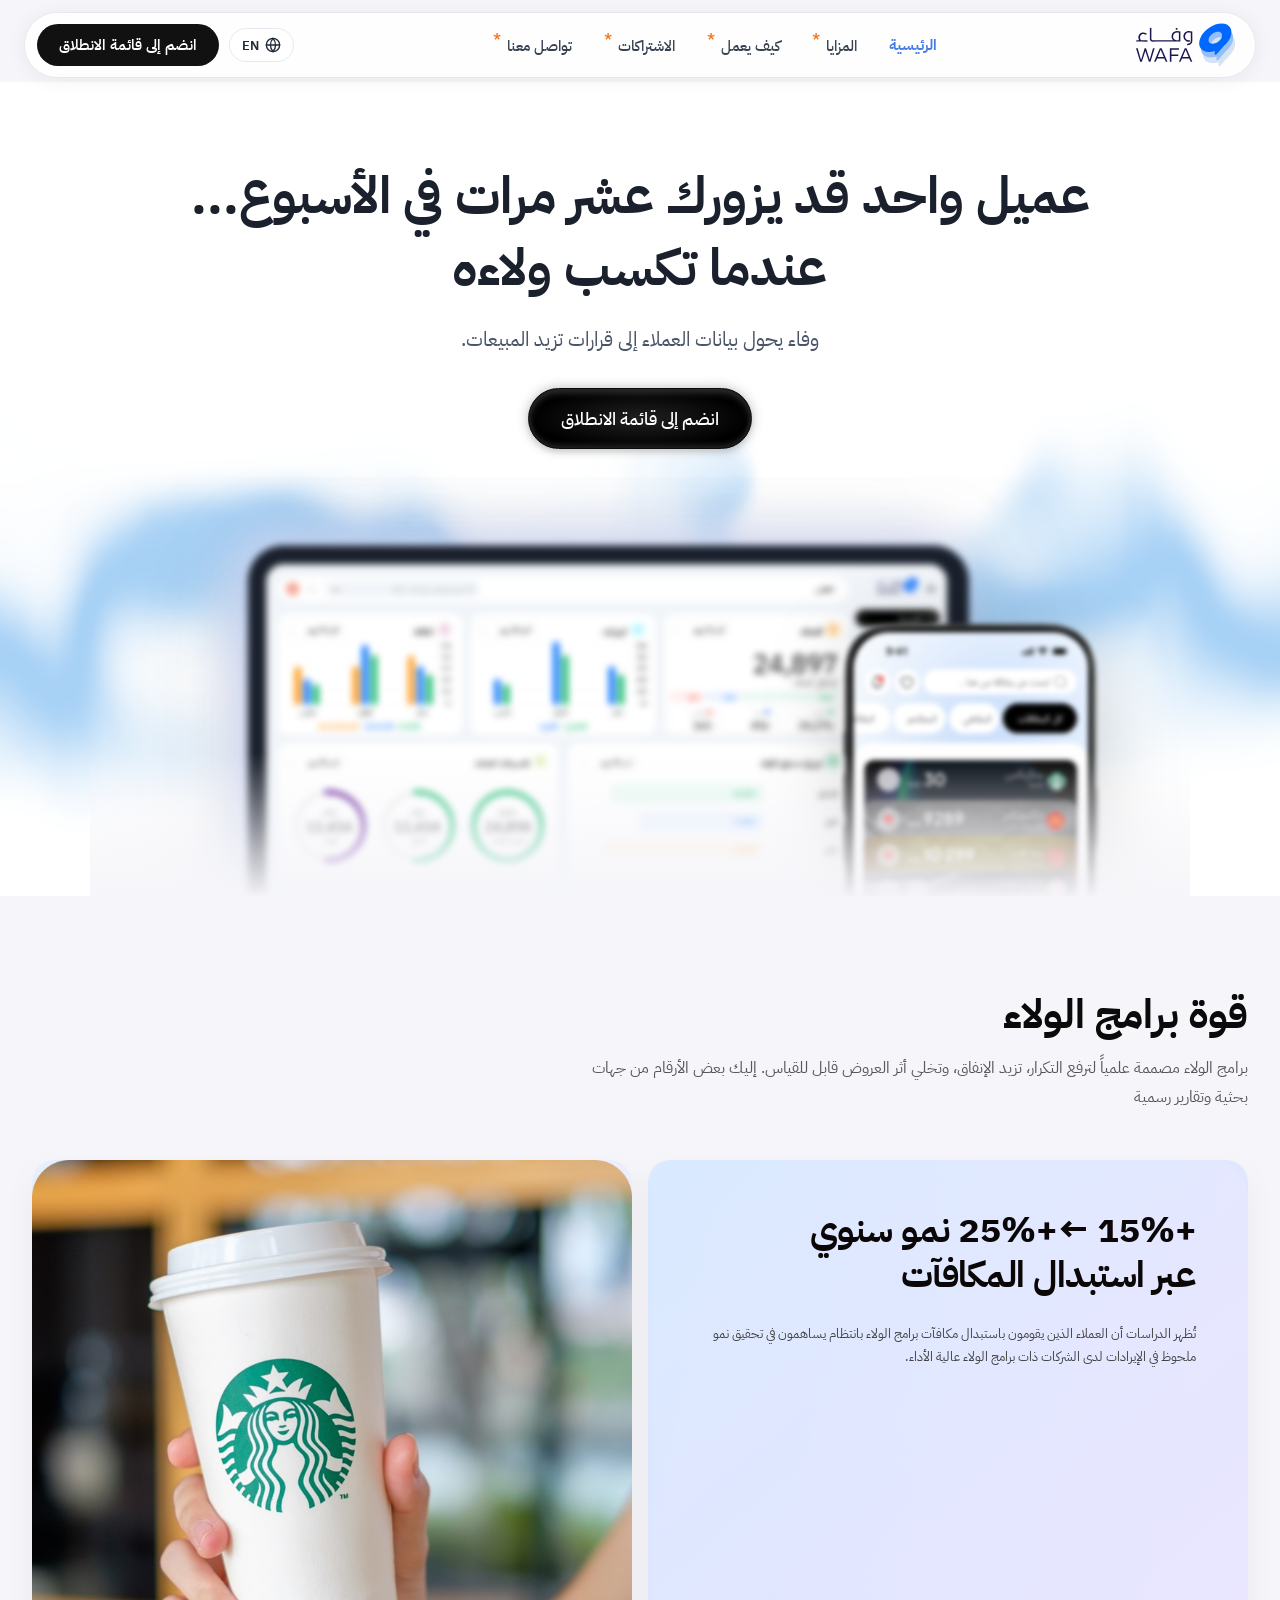
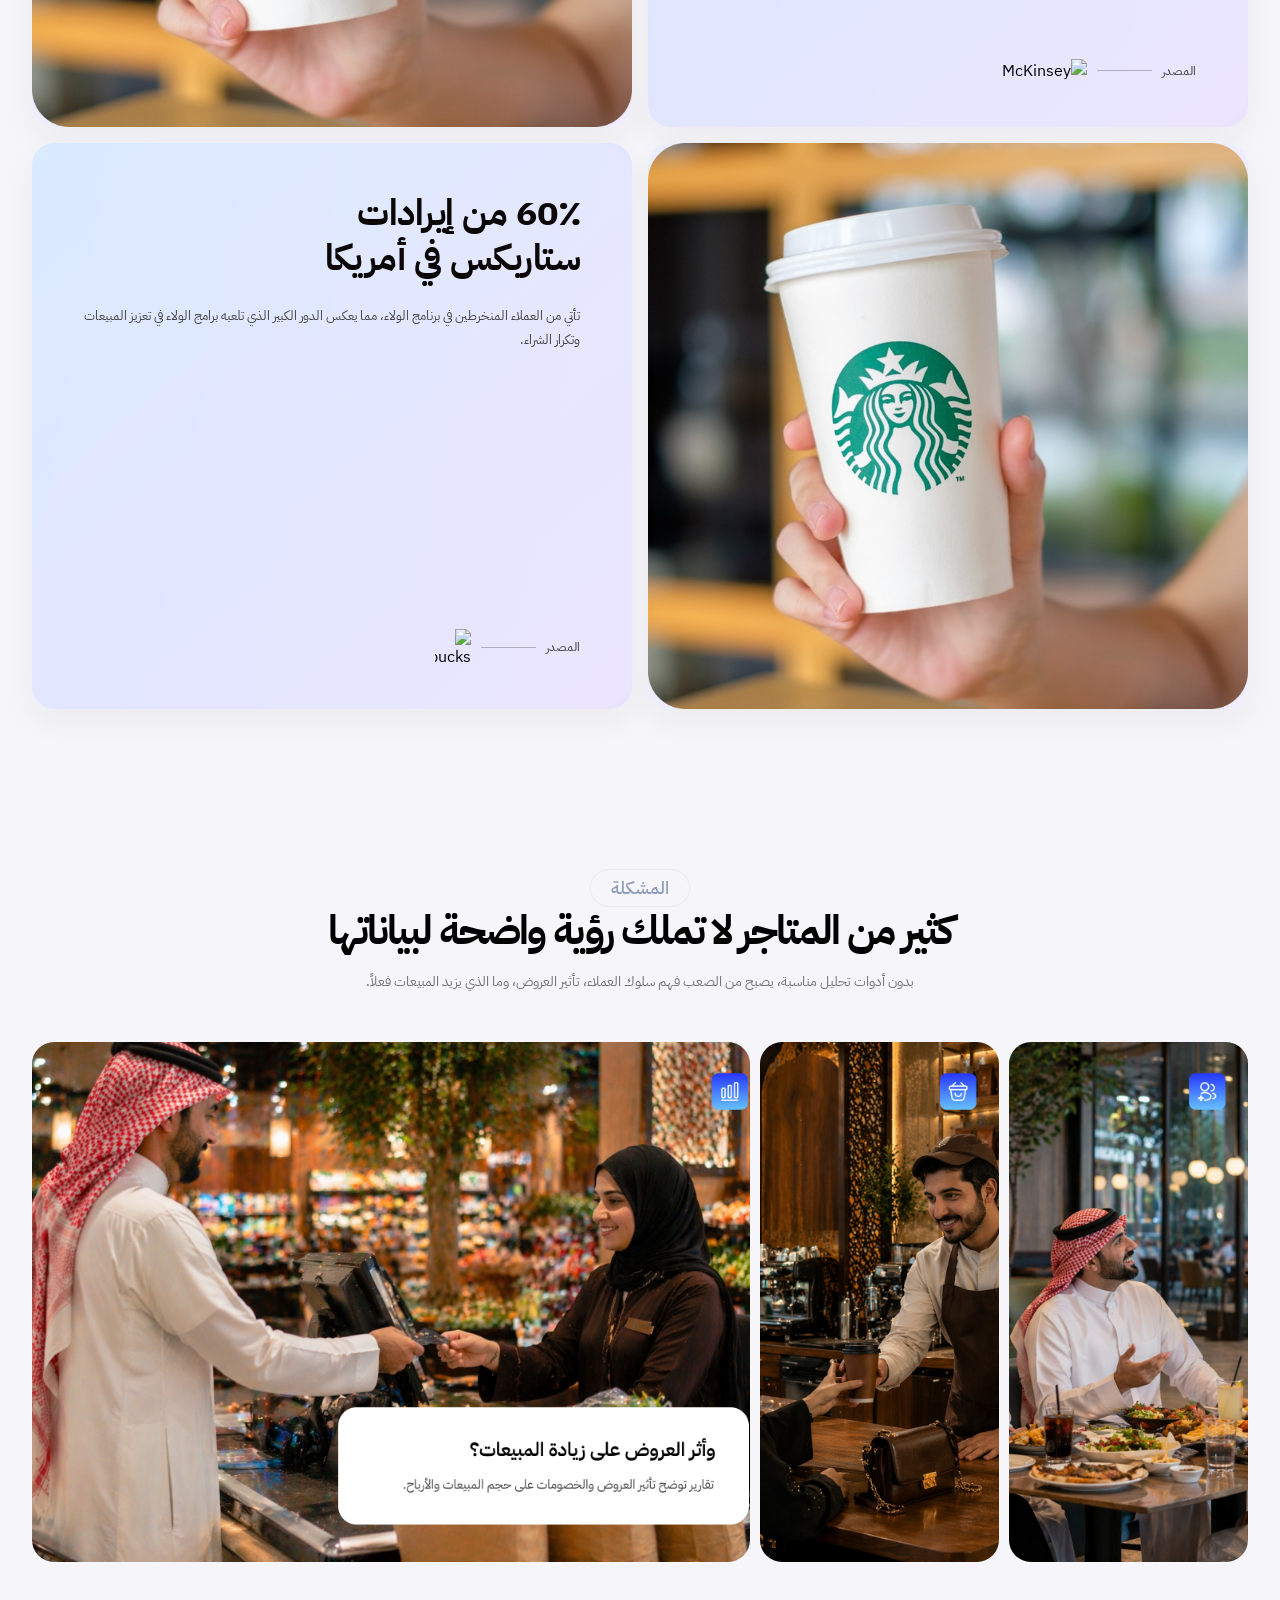
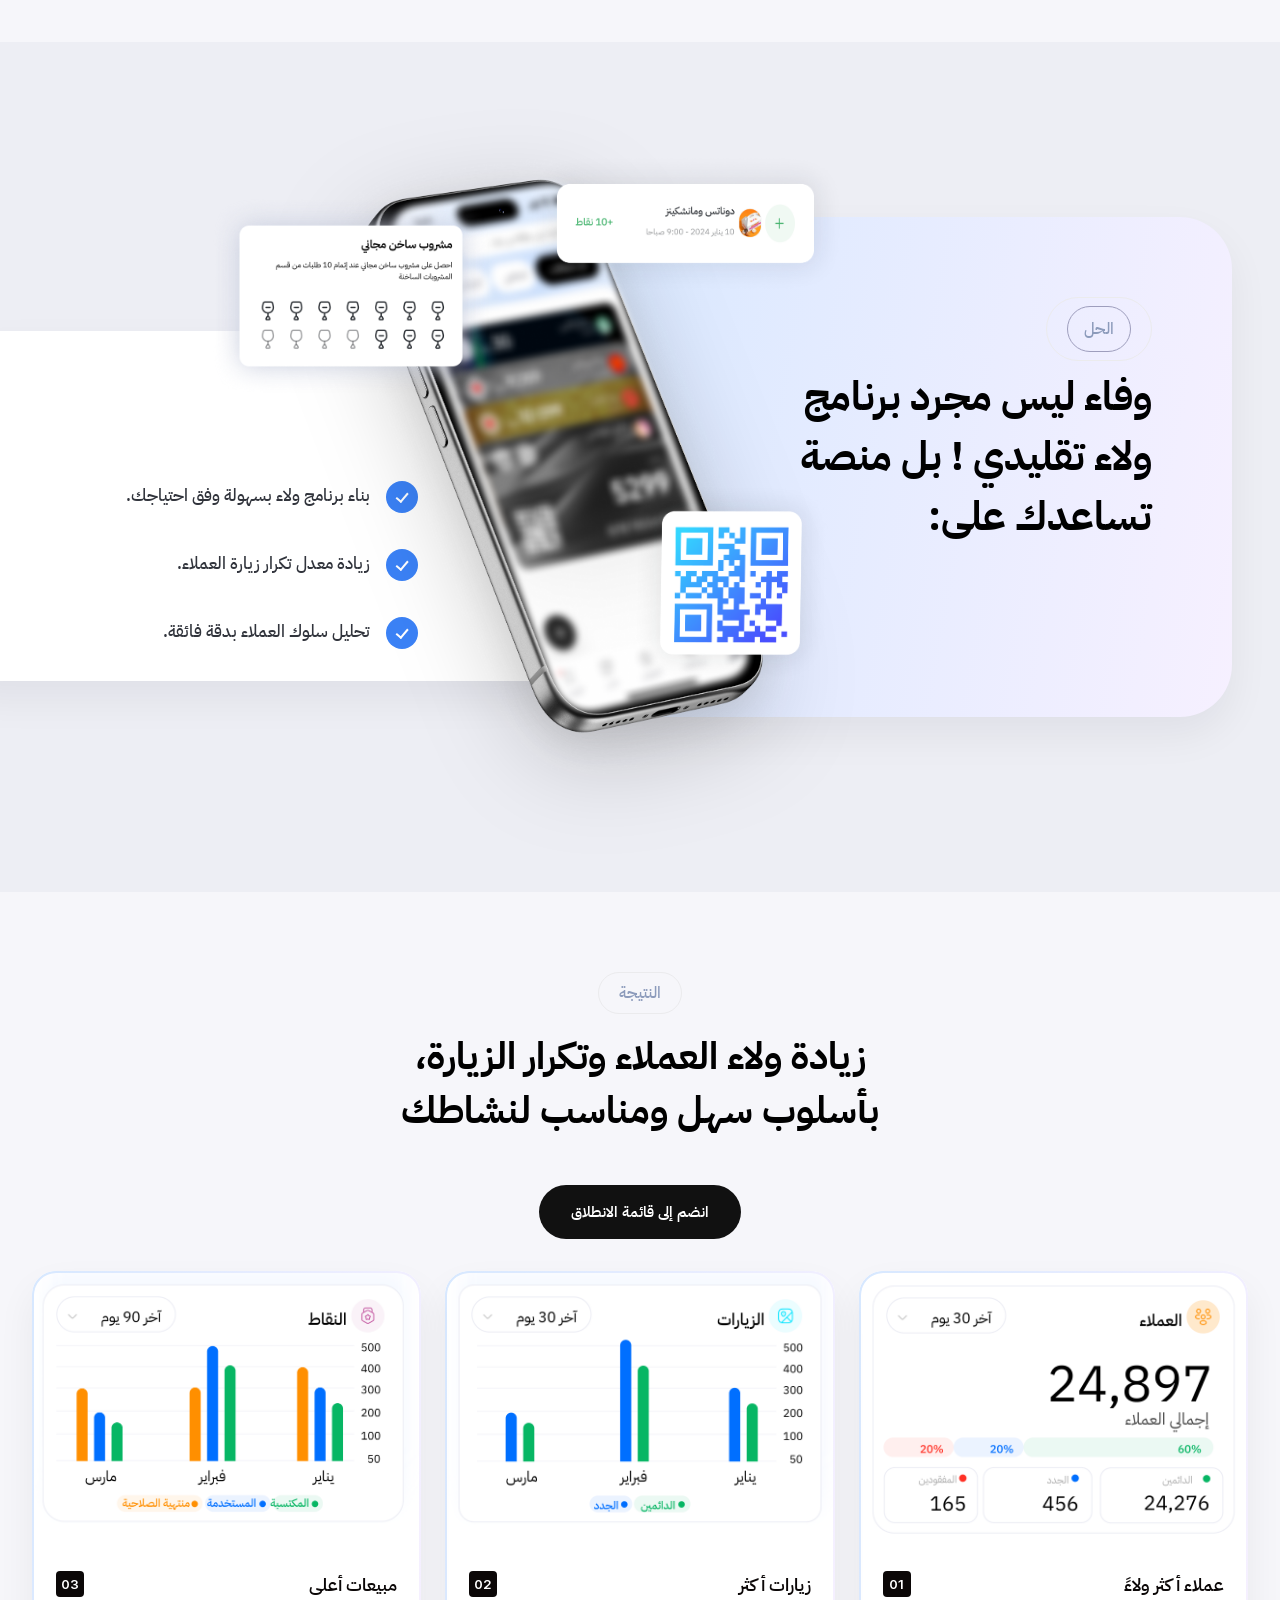
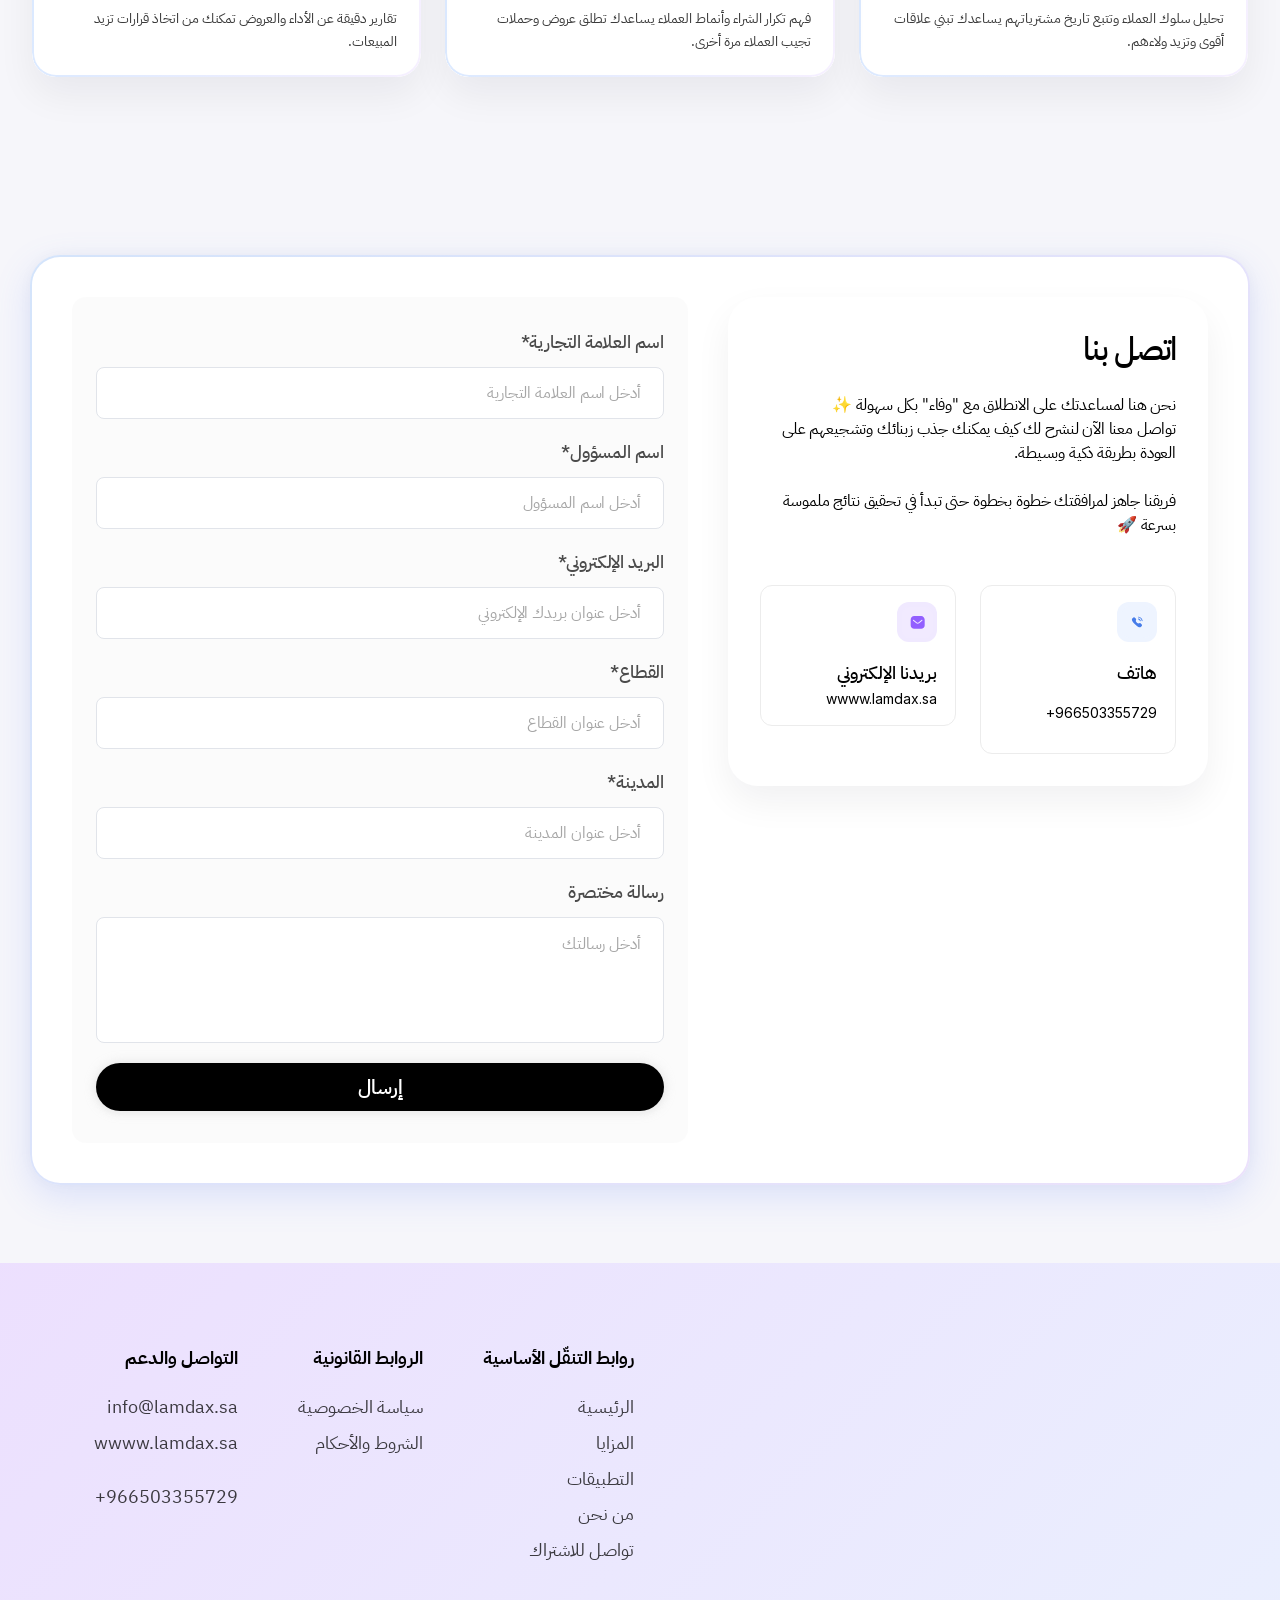
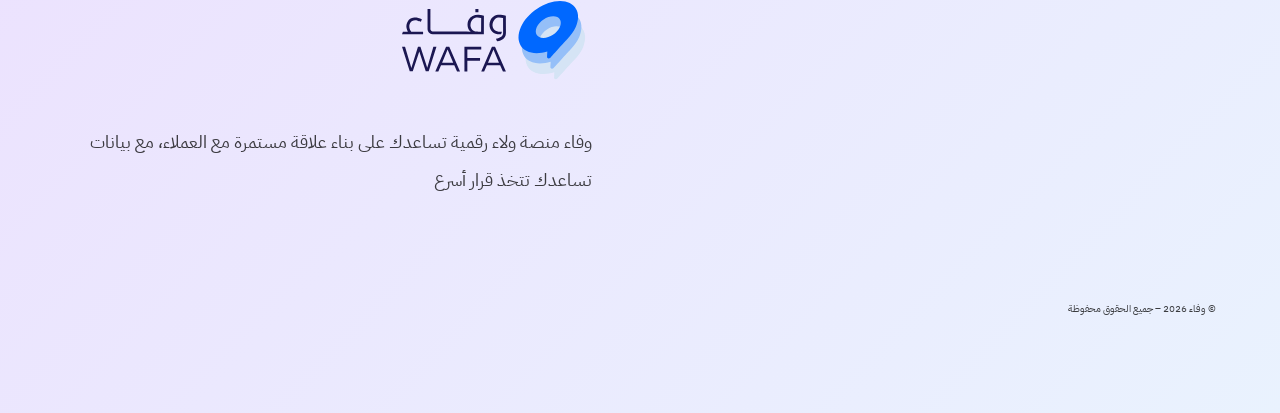
==== commit f90f7086: "Merge branch 'main' into feature/Wafa-landing-UI-modifications-Animation-4327" ====
--- a/index.html
+++ b/index.html
@@ -11,13 +11,13 @@
     <script src="/load.js"></script>
     <script src="/static/anima.min.js" type="module"></script>
   </head>
-  <body>
+  <body class="arabic-home">
     <!-- ═══════════════════════════════ NAVBAR ═══════════════════════════════ -->
     <header class="site-header" id="top">
       <nav class="nav-container">
-        <div class="nav-logo">
+        <a class="nav-logo" href="index.html">
           <img alt="وفاء" class="nav-logo-img" src="imgs/Wafaa Full Logo.svg" />
-        </div>
+        </a>
         <!-- Desktop Nav Links -->
         <ul class="nav-links" id="nav-links">
           <li>
@@ -641,11 +641,13 @@
             </div>
           </div>
           <div class="frame-33">
-            <img
-              alt="وفاء"
-              class="wafaa-full-logo"
-              src="imgs/Wafaa Full Logo.svg"
-            />
+            <a href="index.html" aria-label="العودة إلى الصفحة الرئيسية">
+              <img
+                alt="وفاء"
+                class="wafaa-full-logo"
+                src="imgs/Wafaa Full Logo.svg"
+              />
+            </a>
             <p class="text-wrapper-22">
               وفاء منصة ولاء رقمية تساعدك على بناء علاقة مستمرة مع العملاء، مع
               بيانات تساعدك تتخذ قرار أسرع
--- a/css/style.css
+++ b/css/style.css
@@ -6,6 +6,14 @@
 }
 html {
   scroll-behavior: smooth;
+}
+:root {
+  --motion-dur-fast: 0.2s;
+  --motion-dur-medium: 0.25s;
+  --motion-dur-reveal: 0.55s;
+  --motion-ease: cubic-bezier(0.22, 1, 0.36, 1);
+  --motion-shadow-soft: 0 12px 24px rgba(15, 23, 42, 0.08);
+  --motion-shadow-medium: 0 22px 44px rgba(15, 23, 42, 0.1);
 }
 body {
   margin: 0;
@@ -37,10 +45,15 @@
   left: 0;
   right: 0;
   z-index: 1000;
-  background: rgba(246, 246, 250, 0.82);
-  backdrop-filter: blur(14px);
-  -webkit-backdrop-filter: blur(14px);
   padding: 12px 24px;
+}
+
+@media (min-width: 901px) {
+  .arabic-home .site-header {
+    background: transparent;
+    backdrop-filter: none;
+    -webkit-backdrop-filter: none;
+  }
 }
 
 .nav-container {
@@ -55,15 +68,12 @@
   border: 1px solid #e5e8ef;
   border-radius: 60px;
   box-shadow: 0 2px 20px rgba(0, 0, 0, 0.06);
-  transition:
-    background 0.2s,
-    box-shadow 0.2s;
+  transition: box-shadow 0.2s ease;
 }
 
 .nav-container:hover,
 .nav-container:focus-within,
 .site-header:hover .nav-container {
-  background: rgba(255, 255, 255, 1);
   box-shadow: 0 4px 24px rgba(0, 0, 0, 0.09);
 }
 
@@ -93,13 +103,13 @@
   padding: 8px 14px;
   border-radius: 40px;
   transition:
-    color 0.2s,
-    background 0.2s;
+    color var(--motion-dur-fast),
+    transform var(--motion-dur-fast) var(--motion-ease);
   white-space: nowrap;
 }
 .nav-link:hover {
-  color: #1a202c;
-  background: rgba(0, 0, 0, 0.05);
+  color: #5f82c8;
+  transform: translateY(-1px);
 }
 .nav-link.active {
   color: #467ce9;
@@ -136,13 +146,13 @@
   font-size: 13px;
   line-height: 1;
   transition:
-    background 0.2s,
-    transform 0.2s,
-    box-shadow 0.2s;
+    color var(--motion-dur-fast),
+    transform var(--motion-dur-fast) var(--motion-ease),
+    box-shadow var(--motion-dur-fast) var(--motion-ease);
 }
 
 .lang-switch:hover {
-  background: rgba(255, 255, 255, 1);
+  color: #467ce9;
   transform: translateY(-1px);
   box-shadow: 0 2px 10px rgba(0, 0, 0, 0.08);
 }
@@ -169,12 +179,14 @@
   font-size: 15px;
   white-space: nowrap;
   transition:
-    background 0.2s,
-    opacity 0.2s;
+    color var(--motion-dur-fast),
+    transform var(--motion-dur-fast) var(--motion-ease),
+    box-shadow var(--motion-dur-fast) var(--motion-ease);
 }
 .nav-cta:hover {
-  background: #222;
-  opacity: 0.9;
+  color: #d7e8ff;
+  transform: translateY(-1px);
+  box-shadow: var(--motion-shadow-soft);
 }
 
 /* Hamburger */
@@ -245,10 +257,13 @@
   font-size: 17px;
   color: #374151;
   border-radius: 10px;
-  transition: background 0.2s;
+  transition:
+    color var(--motion-dur-fast) var(--motion-ease),
+    transform var(--motion-dur-fast) var(--motion-ease);
 }
 .mobile-nav-link:hover {
-  background: rgba(0, 0, 0, 0.05);
+  color: #5f82c8;
+  transform: translateY(-1px);
 }
 
 .mobile-cta {
@@ -264,10 +279,15 @@
   font-weight: 600;
   font-size: 16px;
   text-align: center;
-  transition: opacity 0.2s;
+  transition:
+    color var(--motion-dur-fast) var(--motion-ease),
+    transform var(--motion-dur-fast) var(--motion-ease),
+    box-shadow var(--motion-dur-fast) var(--motion-ease);
 }
 .mobile-cta:hover {
-  opacity: 0.85;
+  color: #d7e8ff;
+  transform: translateY(-1px);
+  box-shadow: var(--motion-shadow-soft);
 }
 
 /* Overlay */
@@ -288,6 +308,24 @@
   max-width: 1400px;
   margin: 0 auto;
   position: relative;
+}
+
+.motion-reveal {
+  opacity: 1;
+  transform: translateY(0);
+  transition:
+    opacity var(--motion-dur-reveal) var(--motion-ease),
+    transform var(--motion-dur-reveal) var(--motion-ease);
+}
+
+.motion-reveal.is-reveal-ready {
+  opacity: 0;
+  transform: translateY(24px);
+}
+
+.motion-reveal.is-visible {
+  opacity: 1;
+  transform: translateY(0);
 }
 
 /* ═══════════════════════ HERO ═══════════════════════ */
@@ -360,10 +398,17 @@
     rgba(32, 32, 32, 1) 0%,
     rgba(0, 0, 0, 1) 100%
   );
-  transition: opacity 0.2s;
+  transition:
+    transform 0.2s ease,
+    box-shadow 0.2s ease;
 }
 .hero-main-cta:hover {
-  opacity: 0.85;
+  transform: translateY(-1px);
+  box-shadow:
+    inset 0px 4px 7.2px #76767666,
+    0px 14px 28px rgba(0, 0, 0, 0.18),
+    inset 0px -4px 4px #ffffff1a,
+    0px 4px 4px #bebebe40;
 }
 .hero-main-cta .close-button-text {
   font-family: "IBM Plex Sans Arabic", Helvetica;
@@ -476,6 +521,12 @@
   overflow: hidden;
   min-height: 400px;
   position: relative;
+  transform: translateY(0);
+  box-shadow: 0 12px 32px rgba(15, 23, 42, 0.05);
+  transition:
+    transform var(--motion-dur-medium) var(--motion-ease),
+    box-shadow var(--motion-dur-medium) var(--motion-ease),
+    opacity 0.45s var(--motion-ease);
 }
 
 /* Image card */
@@ -728,6 +779,12 @@
   height: 500px;
   border-radius: 52px;
   background: linear-gradient(100deg, #d7e8ff 1.68%, #f6f0ff 100%), #d9d9d9;
+  transform: translateY(0);
+  box-shadow: 0 18px 40px rgba(15, 23, 42, 0.06);
+  transition:
+    transform var(--motion-dur-medium) var(--motion-ease),
+    box-shadow var(--motion-dur-medium) var(--motion-ease),
+    opacity 0.45s var(--motion-ease);
 }
 
 .solution-label-text {
@@ -819,6 +876,12 @@
   height: 350px;
   left: 75%;
   top: 5%;
+  transform: translateY(0);
+  box-shadow: 0 18px 40px rgba(15, 23, 42, 0.06);
+  transition:
+    transform var(--motion-dur-medium) var(--motion-ease),
+    box-shadow var(--motion-dur-medium) var(--motion-ease),
+    opacity 0.45s var(--motion-ease);
 }
 
 .solution-bullets {
@@ -917,6 +980,13 @@
   border: none;
   display: flex;
   flex-direction: column;
+  transform: translateY(0);
+  opacity: 1;
+  box-shadow: 0 18px 38px rgba(15, 23, 42, 0.06);
+  transition:
+    transform 0.35s ease,
+    box-shadow 0.35s ease,
+    opacity 0.45s ease;
 }
 .features-card::before,
 .features-card-2::before,
@@ -942,6 +1012,48 @@
   z-index: 1;
   pointer-events: none;
 }
+
+.features-card.is-reveal-ready,
+.features-card-2.is-reveal-ready,
+.features-card-3.is-reveal-ready {
+  opacity: 0;
+  transform: translateY(28px);
+}
+
+.features-card.is-visible,
+.features-card-2.is-visible,
+.features-card-3.is-visible {
+  opacity: 1;
+  transform: translateY(0);
+}
+
+@media (hover: hover) and (pointer: fine) {
+  .stat-card:hover,
+  .solution-text-col:hover,
+  .solution-bullets-col:hover {
+    transform: translateY(-3px);
+    box-shadow: var(--motion-shadow-medium);
+  }
+
+  .features-card:hover,
+  .features-card-2:hover,
+  .features-card-3:hover {
+    transform: translateY(-4px);
+    box-shadow: 0 28px 50px rgba(15, 23, 42, 0.12);
+  }
+
+  .frame-22:hover {
+    transform: translateY(-3px);
+    box-shadow: var(--motion-shadow-medium);
+  }
+
+  .frame-25:hover {
+    transform: translateY(-2px);
+    border-color: #d6ddeb;
+    box-shadow: var(--motion-shadow-soft);
+  }
+}
+
 .features-card-img {
   width: 100%;
   height: 280px;
@@ -1025,6 +1137,31 @@
   text-align: right;
   display: block;
 }
+
+@media (prefers-reduced-motion: reduce) {
+  .motion-reveal,
+  .features-card,
+  .features-card-2,
+  .features-card-3,
+  .stat-card,
+  .solution-text-col,
+  .solution-bullets-col,
+  .frame-22,
+  .frame-25,
+  .footer-link,
+  .features-card-img {
+    transition: none;
+  }
+
+  .motion-reveal.is-reveal-ready,
+  .features-card.is-reveal-ready,
+  .features-card-2.is-reveal-ready,
+  .features-card-3.is-reveal-ready {
+    opacity: 1;
+    transform: none;
+  }
+}
+
 /* ── (legacy Anima positioning rules removed) ── */
 
 /* Card 2 */
@@ -1258,10 +1395,15 @@
     0px 0px 11.9px #c0c0c063,
     0px 4px 4px #f0f0f040;
   cursor: pointer;
-  transition: opacity 0.2s;
+  transition:
+    transform 0.2s ease,
+    box-shadow 0.2s ease;
 }
 .button:hover:not(:disabled) {
-  opacity: 0.85;
+  transform: translateY(-1px);
+  box-shadow:
+    0px 12px 24px rgba(0, 0, 0, 0.14),
+    0px 4px 4px #f0f0f040;
 }
 .button:disabled {
   opacity: 0.6;
@@ -1307,6 +1449,12 @@
   border-radius: 30px;
   padding: 32px;
   flex-shrink: 0;
+  transform: translateY(0);
+  box-shadow: 0 16px 36px rgba(15, 23, 42, 0.06);
+  transition:
+    transform var(--motion-dur-medium) var(--motion-ease),
+    box-shadow var(--motion-dur-medium) var(--motion-ease),
+    opacity 0.45s var(--motion-ease);
 }
 .frame-23 {
   display: flex;
@@ -1358,6 +1506,11 @@
   border: 1px solid;
   border-color: #ececec;
   flex: 1;
+  transform: translateY(0);
+  transition:
+    transform var(--motion-dur-fast) var(--motion-ease),
+    box-shadow var(--motion-dur-fast) var(--motion-ease),
+    border-color var(--motion-dur-fast) var(--motion-ease);
 }
 .iconly-bold-message-wrapper {
   position: relative;
@@ -1524,10 +1677,14 @@
   direction: rtl;
 }
 .footer-link {
-  transition: color 0.2s;
+  display: inline-flex;
+  transition:
+    color var(--motion-dur-fast) var(--motion-ease),
+    transform var(--motion-dur-fast) var(--motion-ease);
 }
 .footer-link:hover {
   color: #000;
+  transform: translateY(-1px);
 }
 .frame-33 {
   display: flex;
@@ -1830,6 +1987,11 @@
   .lang-switch {
     padding: 7px 10px;
     font-size: 12px;
+  }
+  .site-header.menu-open .lang-switch {
+    opacity: 0;
+    pointer-events: none;
+    visibility: hidden;
   }
   .site-header {
     padding: 10px 16px;
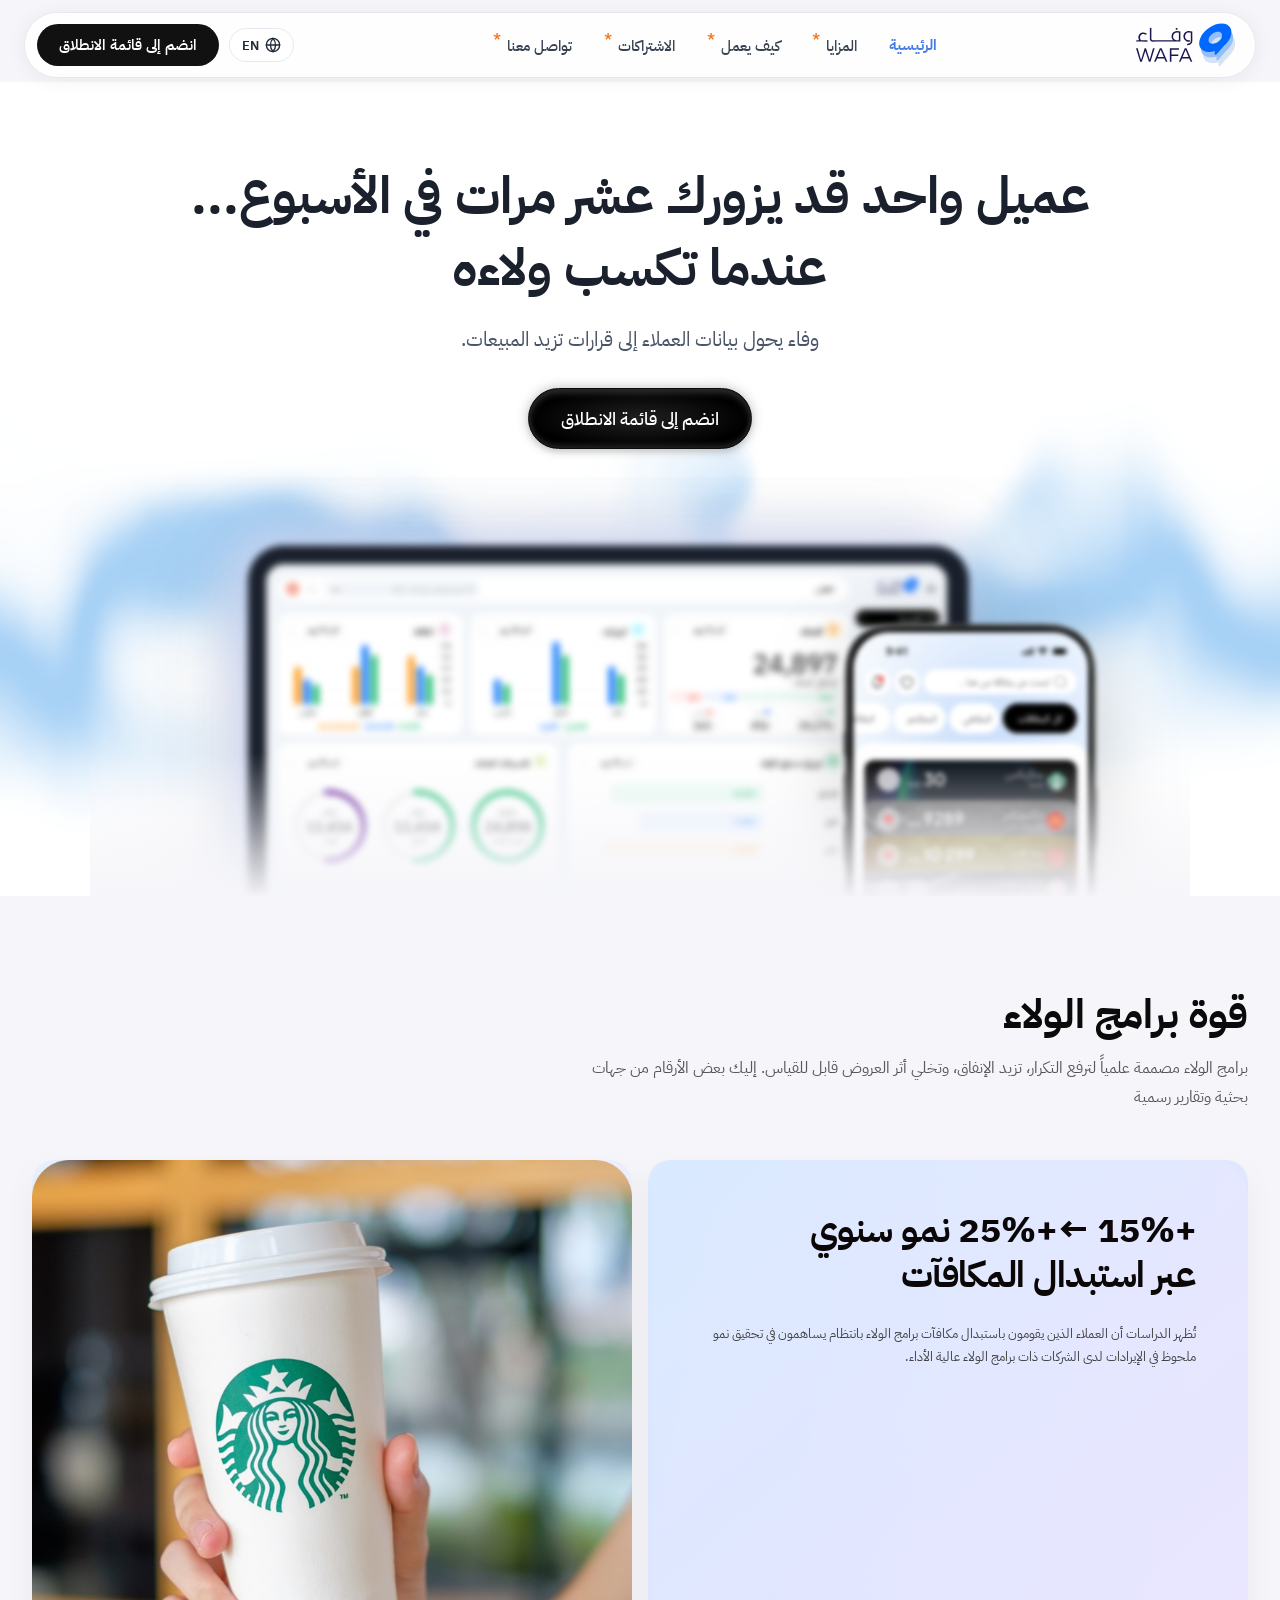
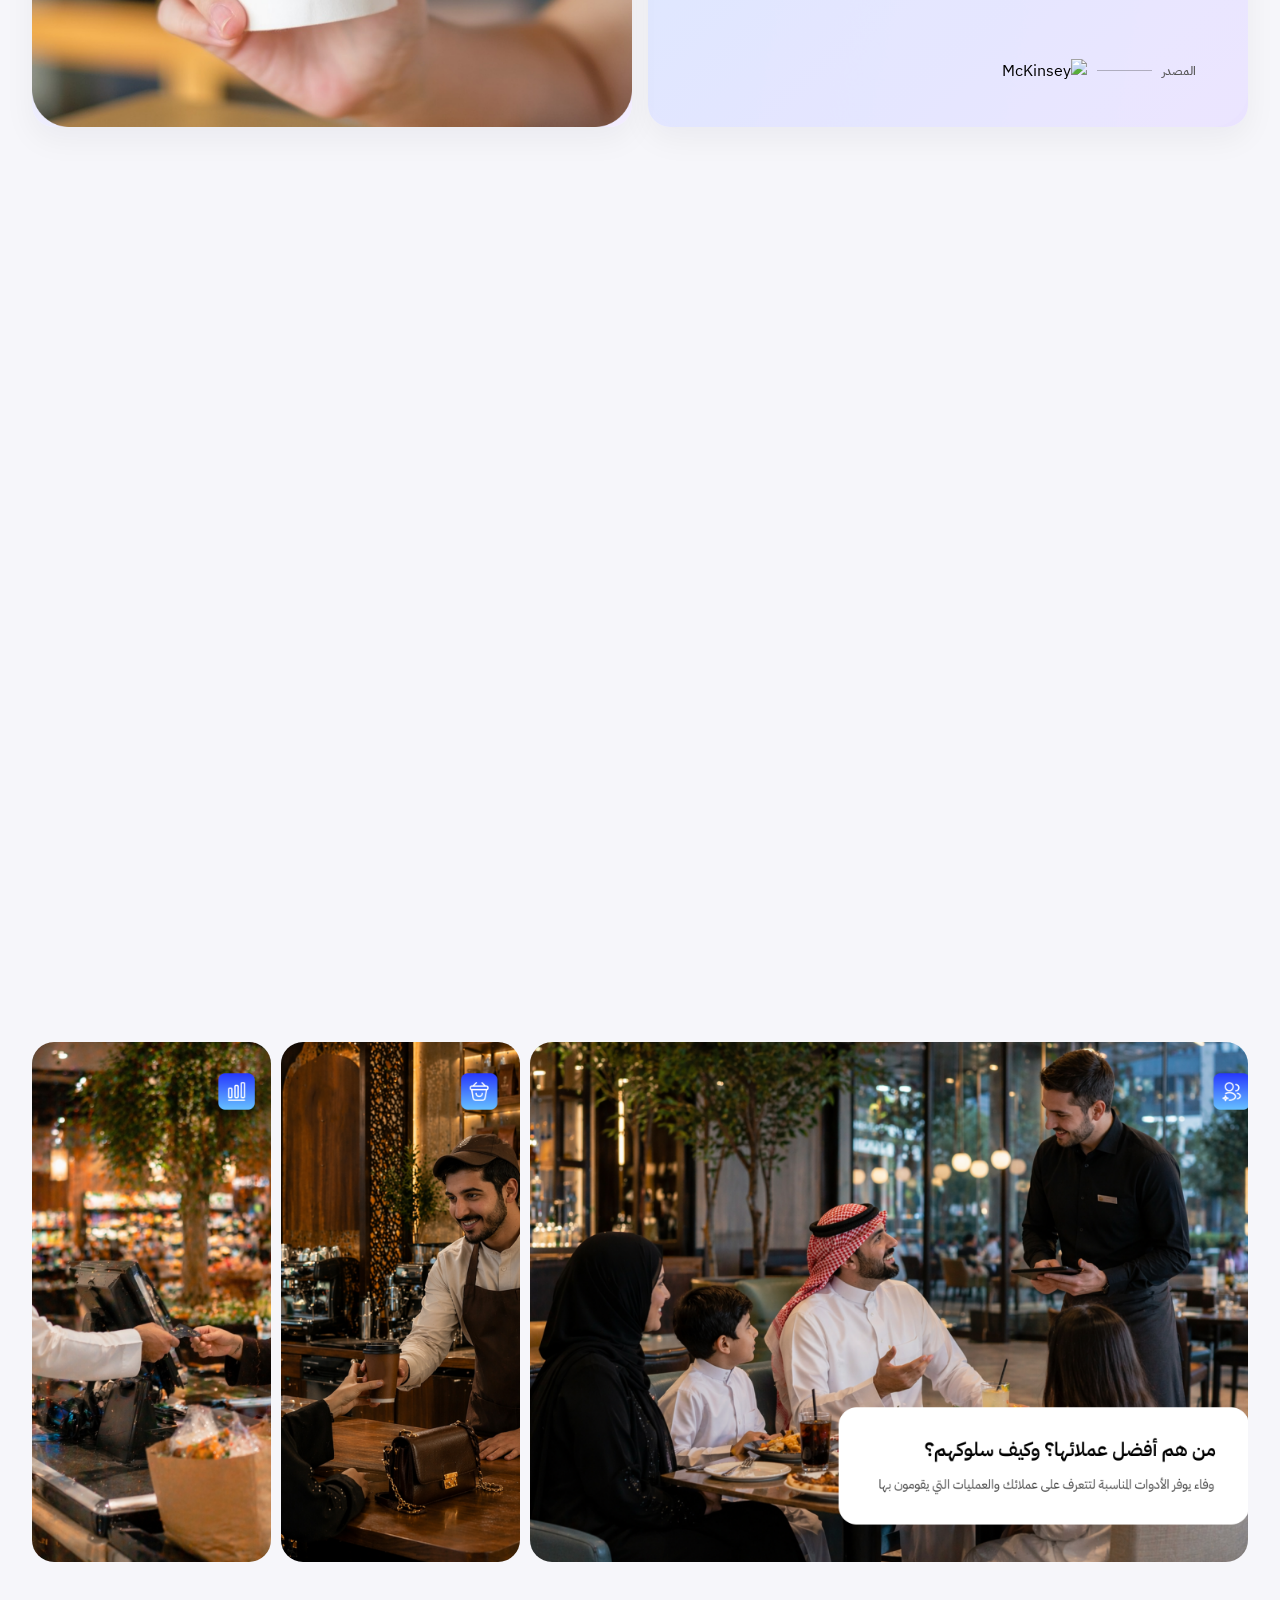
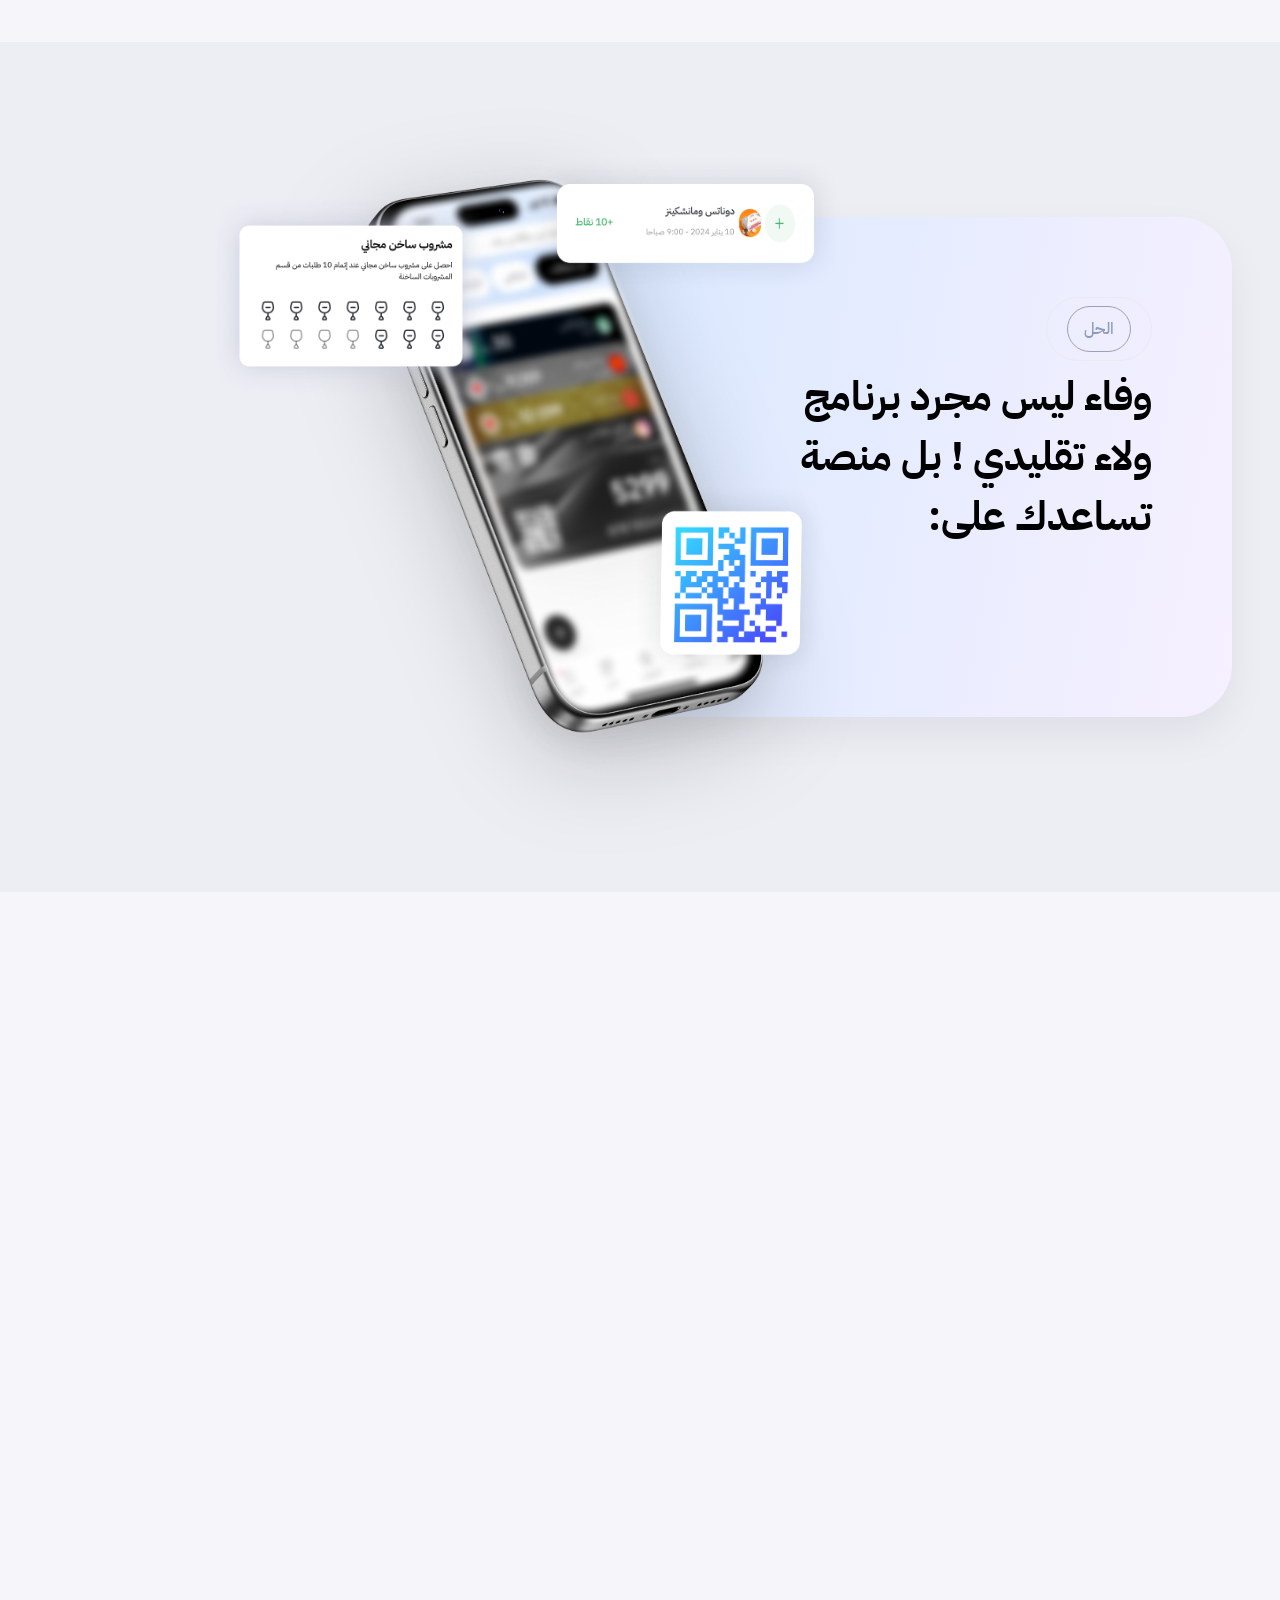
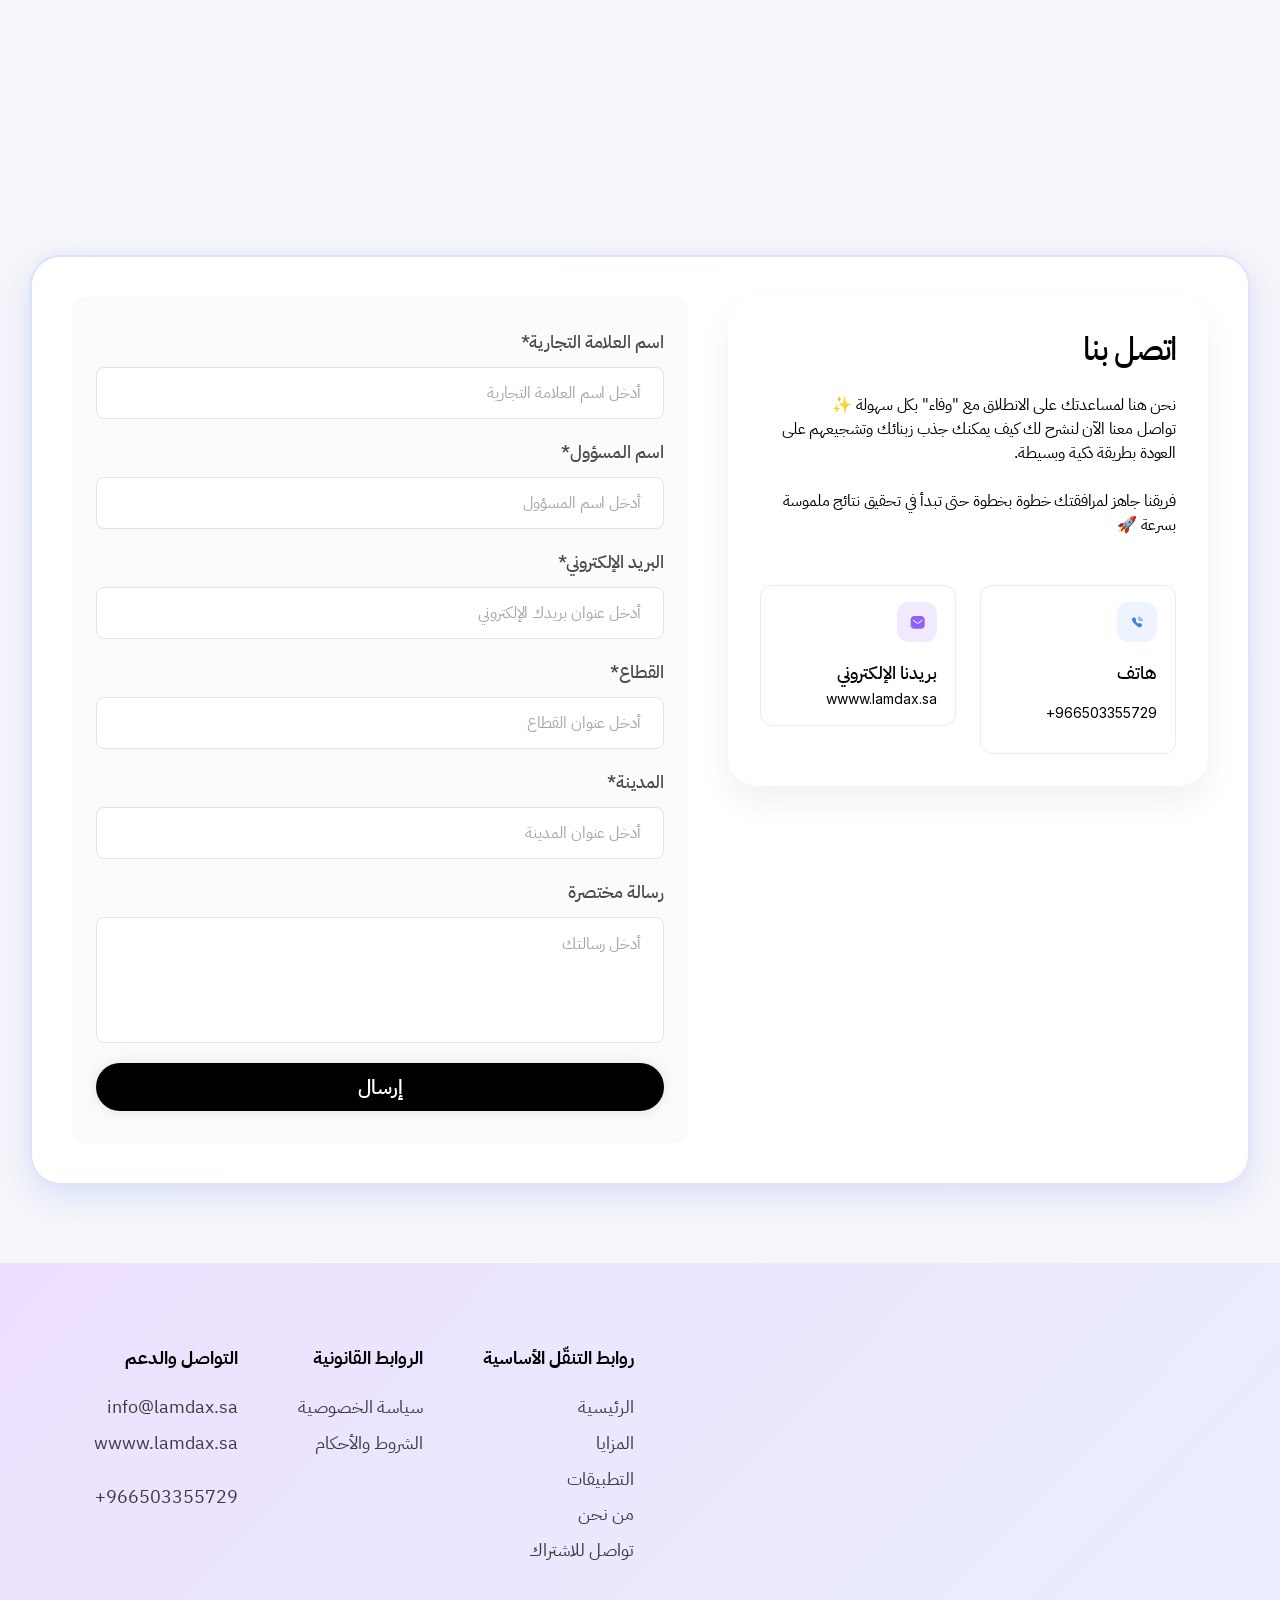
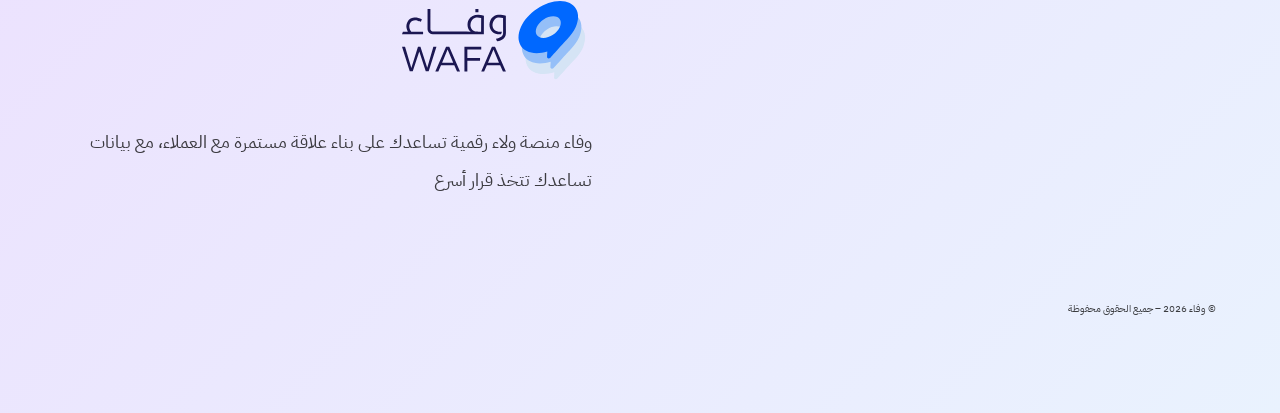
==== commit 9690dd83: "fix: adjust button alignment and text alignment in style.css; update problem panel data in index fil" ====
--- a/index.html
+++ b/index.html
@@ -64,8 +64,16 @@
         </ul>
         <!-- CTA + Hamburger -->
         <div class="nav-right">
-          <a class="lang-switch" href="index-en.html" aria-label="English version">
-            <svg class="lang-switch-icon" viewBox="0 0 24 24" aria-hidden="true">
+          <a
+            class="lang-switch"
+            href="index-en.html"
+            aria-label="English version"
+          >
+            <svg
+              class="lang-switch-icon"
+              viewBox="0 0 24 24"
+              aria-hidden="true"
+            >
               <circle cx="12" cy="12" r="10"></circle>
               <path d="M2 12h20"></path>
               <path d="M12 2a15 15 0 0 1 0 20"></path>
@@ -256,14 +264,15 @@
       </div>
       <div class="problem-accordion" id="problem-accordion">
         <div
-          class="problem-panel"
+          class="problem-panel active"
           data-panel="1"
           data-shrinked="imgs/Problem/image-1-shrinked.png"
           data-expanded="imgs/Problem/image-1-expanded.png"
           style="
-            background-image: url(&quot;imgs/Problem/image-1-shrinked.png&quot;);
+            background-image: url(&quot;imgs/Problem/image-1-expanded.png&quot;);
           "
         ></div>
+
         <div
           class="problem-panel"
           data-panel="2"
@@ -273,13 +282,14 @@
             background-image: url(&quot;imgs/Problem/image-2-shrinked.png&quot;);
           "
         ></div>
+
         <div
-          class="problem-panel active"
+          class="problem-panel"
           data-panel="3"
           data-shrinked="imgs/Problem/image-3-shrinked.png"
           data-expanded="imgs/Problem/image-3-expanded.png"
           style="
-            background-image: url(&quot;imgs/Problem/image-3-expanded.png&quot;);
+            background-image: url(&quot;imgs/Problem/image-3-shrinked.png&quot;);
           "
         ></div>
       </div>
@@ -416,7 +426,6 @@
     <!-- ═══════════════════════════════ CONTACT ═══════════════════════════════ -->
     <section class="section contact-section" id="contact">
       <div class="frame-9">
-       
         <!-- /.frame-10 -->
         <div class="frame-22">
           <div class="frame-23">
@@ -459,11 +468,10 @@
                 <div class="text-wrapper-15">wwww.lamdax.sa</div>
               </div>
             </div>
-            
-          </div>
-        </div>
-
-         <div class="frame-10">
+          </div>
+        </div>
+
+        <div class="frame-10">
           <form class="frame-11" id="contact-form" novalidate="">
             <div class="frame-12">
               <div class="text-wrapper-7">اسم العلامة التجارية*</div>
@@ -660,7 +668,7 @@
             class="line"
             src="https://c.animaapp.com/mnw7ax8lttcgkf/img/line-56.svg"
           />
-          <p class="text-wrapper-23"> وفاء 2026 – جميع الحقوق محفوظة ©</p>
+          <p class="text-wrapper-23">وفاء 2026 – جميع الحقوق محفوظة ©</p>
         </div>
       </div>
     </footer>
--- a/css/style.css
+++ b/css/style.css
@@ -1340,7 +1340,8 @@
   font-family: "IBM Plex Sans Arabic", Helvetica;
   font-size: 13px;
   direction: rtl;
-  align-self: flex-end;
+  align-self: flex-start;
+  text-align: right;
 }
 .text-wrapper-9 {
   font-family: "IBM Plex Sans Arabic", Helvetica;
